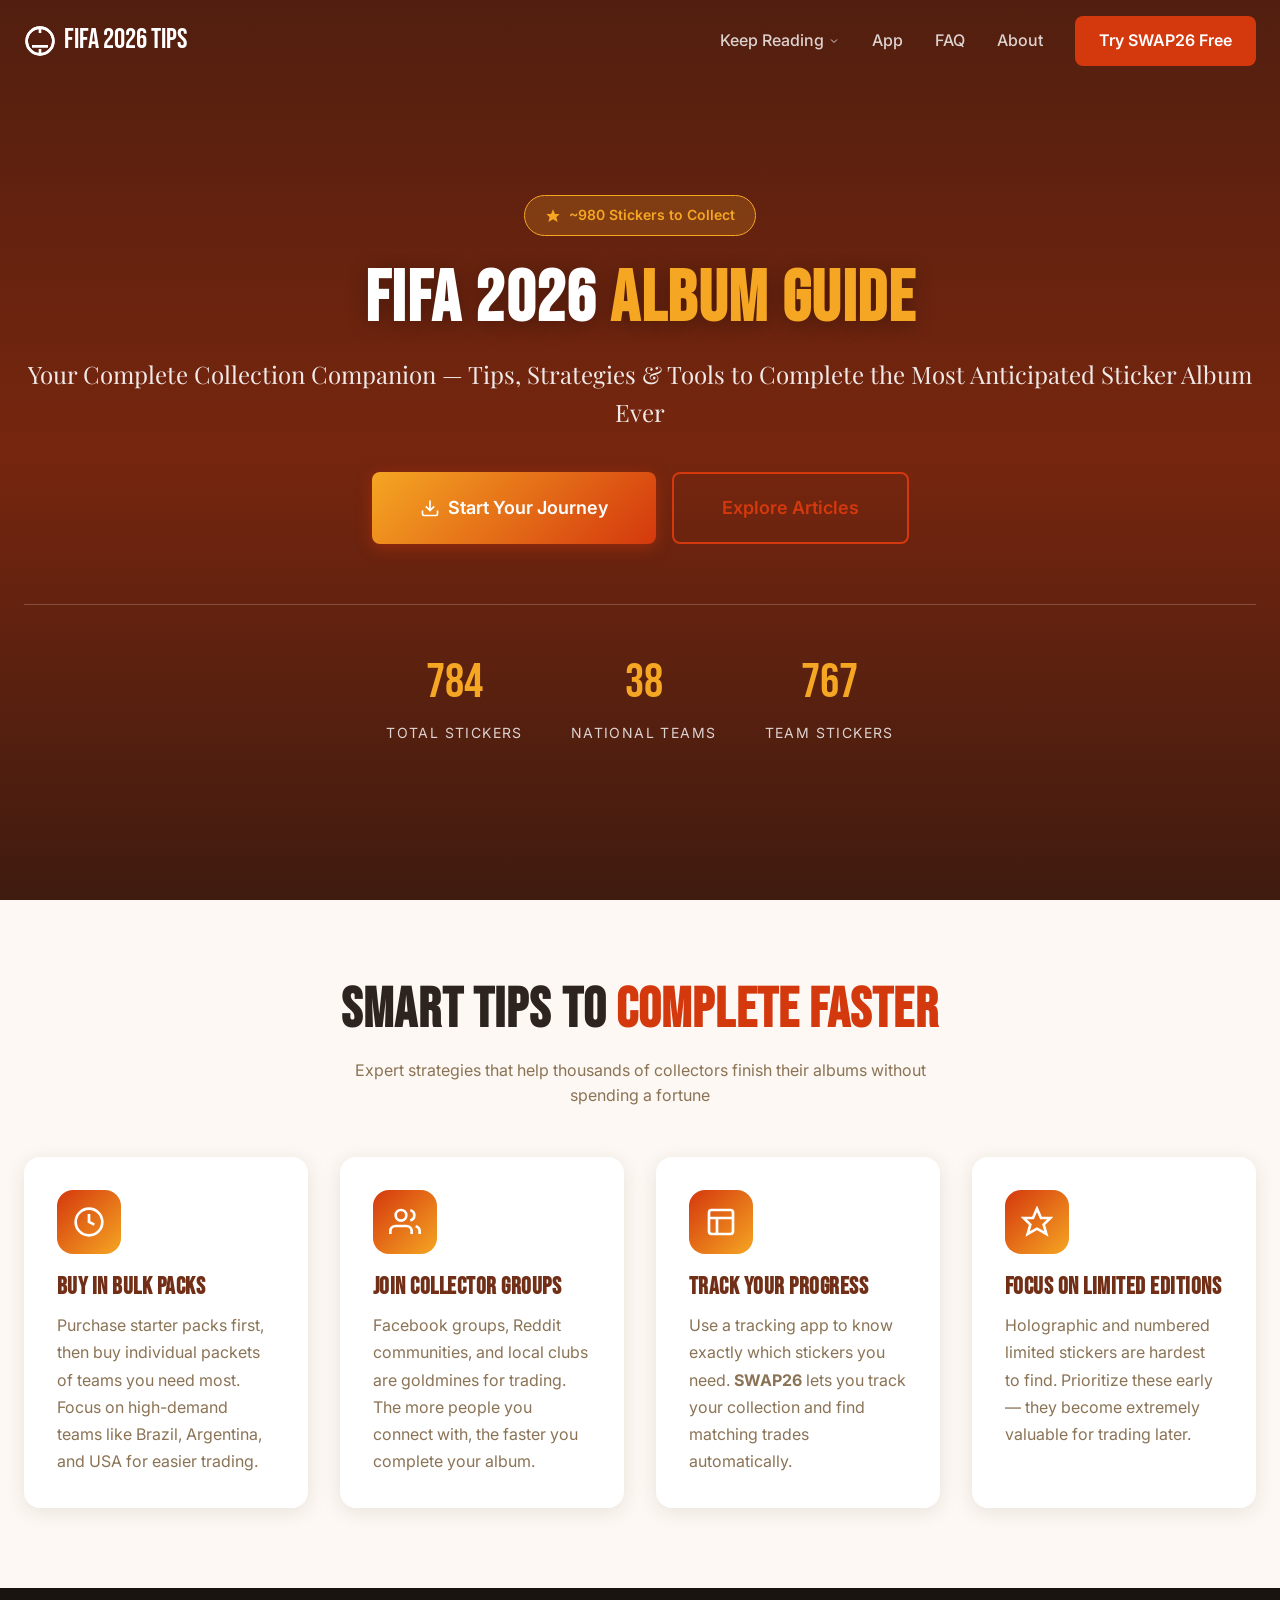
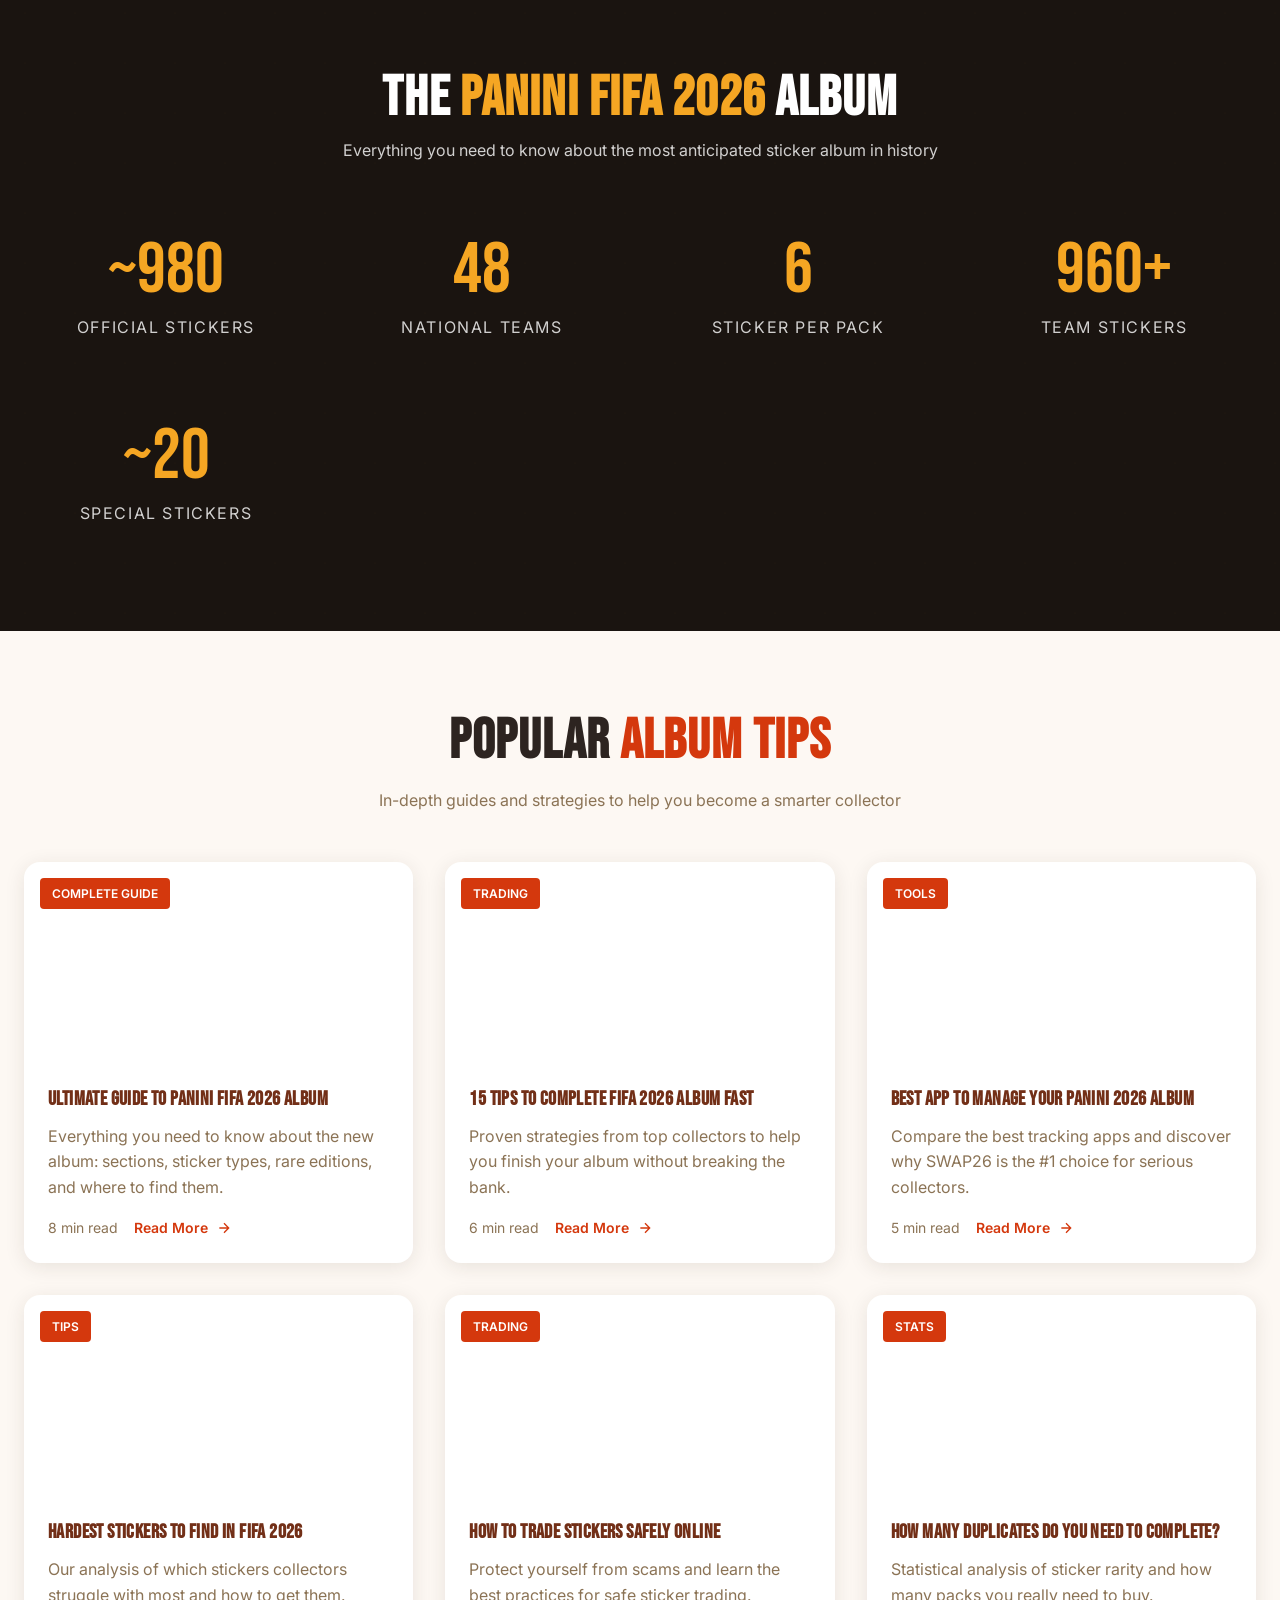
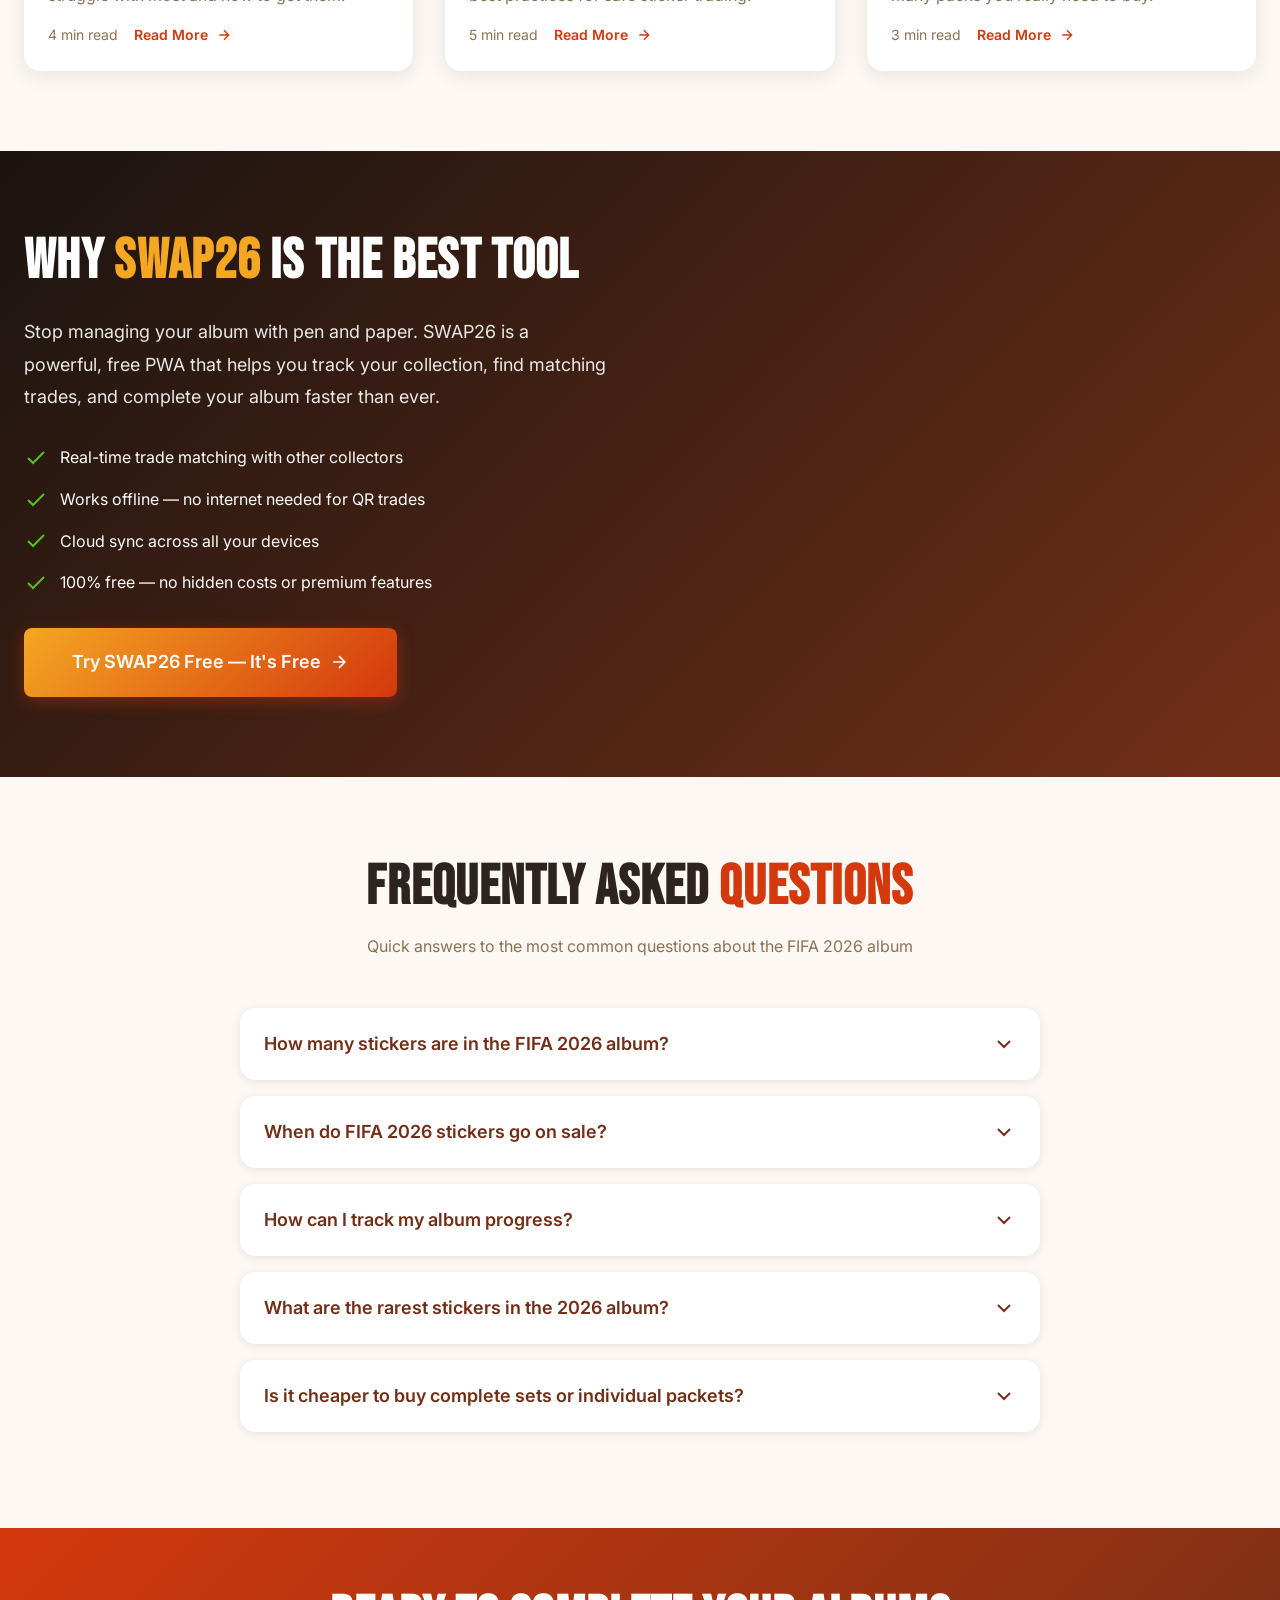
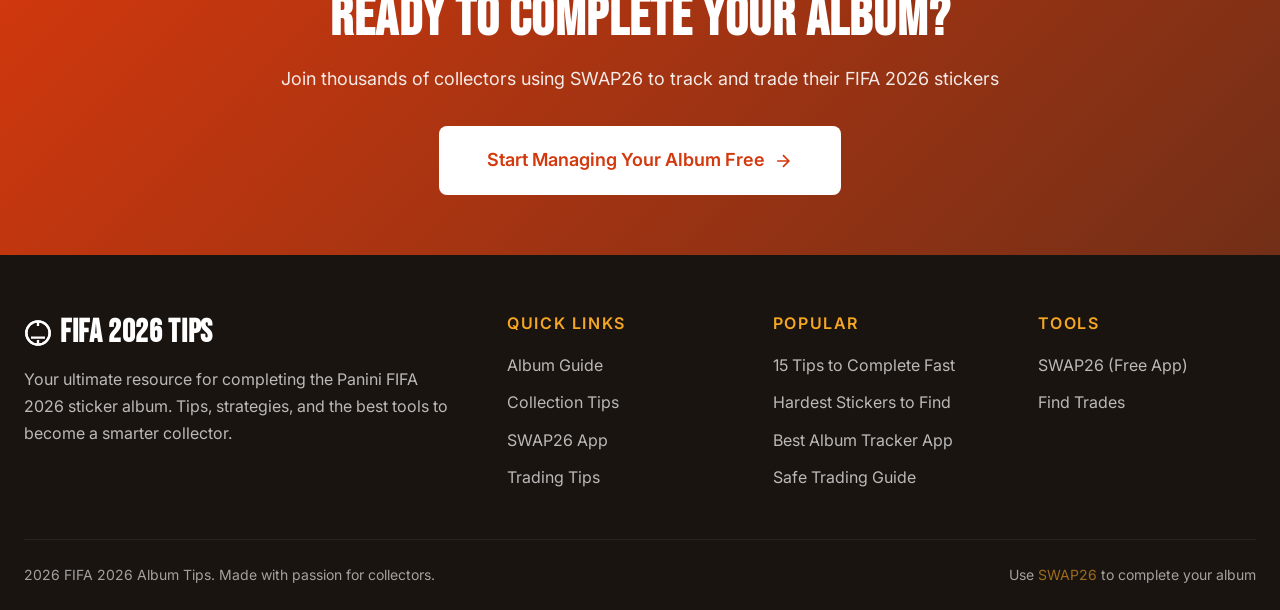
==== index.html @ d0c42a23 "Fix Google verification code" ====
<!DOCTYPE html>
<html lang="en">
<head>
  <meta charset="UTF-8">
  <meta name="viewport" content="width=device-width, initial-scale=1.0">
  
  <!-- SEO Meta Tags -->
  <title>FIFA 2026 Album Guide: Tips to Complete Your Collection | SWAP26</title>
  <meta name="description" content="Discover the best tips to complete your Panini FIFA 2026 album. Complete guide, proven strategies, and the best free app to manage your collection. Visit swap26.pages.dev">
  <meta name="keywords" content="FIFA 2026 sticker album, Panini FIFA 2026, how to complete FIFA album, World Cup 2026 stickers, FIFA sticker exchange, swap26">
  <meta name="author" content="Album FIFA 2026 Tips">
  <meta name="robots" content="index, follow">
  <meta name="google-site-verification" content="3Uyze8opZ3bcSg9N7OadfEawCw5fdjEKPsA2uvi7fTA" />
  
  <!-- Open Graph -->
  <meta property="og:title" content="FIFA 2026 Album Guide: Tips to Complete Your Collection">
  <meta property="og:description" content="Discover the best tips to complete your Panini FIFA 2026 album. Complete guide and free tracking tools at SWAP26.">
  <meta property="og:type" content="website">
  <meta property="og:url" content="https://worldcup2026stickertips.pages.dev/">
  <meta property="og:image" content="./imgs/hero-badge.png">
  
  <!-- Canonical URL -->
  <link rel="canonical" href="https://worldcup2026stickertips.pages.dev/">
  
  <!-- Favicon -->
  <link rel="icon" type="image/svg+xml" href="./favicon.svg">
  <link rel="apple-touch-icon" href="./imgs/logo.svg">
  
  <!-- Google Fonts -->
  <link rel="preconnect" href="https://fonts.googleapis.com">
  <link rel="preconnect" href="https://fonts.gstatic.com" crossorigin>
  <link href="https://fonts.googleapis.com/css2?family=Bebas+Neue&family=Inter:wght@400;500;600;700&family=Playfair+Display:ital,wght@0,400;0,600;1,400&display=swap" rel="stylesheet">
  
  <!-- Styles -->
  <link rel="stylesheet" href="./css/styles.css">
  
  <!-- Schema Markup -->
  <script type="application/ld+json">
  {
    "@context": "https://schema.org",
    "@type": "WebSite",
    "name": "FIFA 2026 Album Tips",
    "url": "https://worldcup2026stickertips.pages.dev/",
    "description": "Your complete guide to completing the Panini FIFA 2026 sticker album",
    "publisher": {
      "@type": "Organization",
      "name": "SWAP26",
      "url": "https://swap26.pages.dev"
    }
  }
  </script>
</head>
<body>
  <!-- Navigation -->
  <nav class="navbar">
    <div class="container navbar__inner">
      <a href="/" class="navbar__logo">
        <svg viewBox="0 0 24 24" fill="currentColor"><circle cx="12" cy="12" r="10" fill="none" stroke="currentColor" stroke-width="2"/><path d="M12 2a10 10 0 0 1 0 20 10 10 0 0 1 0-20m0 0v4m0 12v4m-6-6h12" stroke="currentColor" stroke-width="2" fill="none"/></svg>
        FIFA 2026 TIPS
      </a>
      <div class="navbar__nav">
        <div class="navbar__links">
          <div class="navbar__dropdown">
            <a href="#" class="navbar__link navbar__dropdown-toggle">Keep Reading
              <svg width="12" height="12" viewBox="0 0 24 24" fill="none" stroke="currentColor" stroke-width="2"><path d="M6 9l6 6 6-6"/></svg>
            </a>
            <div class="navbar__dropdown-menu">
              <a href="./guide/" class="navbar__dropdown-item">Album Guide</a>
              <a href="./tips/" class="navbar__dropdown-item">Collection Tips</a>
              <a href="./trading/" class="navbar__dropdown-item">Trading Tips</a>
              <a href="./app/" class="navbar__dropdown-item">SWAP26 App</a>
            </div>
          </div>
          <a href="#app" class="navbar__link">App</a>
          <a href="#faq" class="navbar__link">FAQ</a>
          <a href="https://swap26.pages.dev/info" class="navbar__link">About</a>
        </div>
        <a href="https://swap26.pages.dev" target="_blank" class="navbar__cta">Try SWAP26 Free</a>
      </div>
      <button class="navbar__toggle" aria-label="Toggle menu">
        <span></span>
        <span></span>
        <span></span>
      </button>
    </div>
  </nav>

  <!-- Mobile Menu -->
  <div class="mobile-menu">
    <button class="mobile-menu__close" aria-label="Close menu">
      <svg width="24" height="24" viewBox="0 0 24 24" fill="none" stroke="currentColor" stroke-width="2"><path d="M18 6L6 18M6 6l12 12"/></svg>
    </button>
    <a href="./guide/">Album Guide</a>
    <a href="./tips/">Collection Tips</a>
    <a href="./trading/">Trading Tips</a>
    <a href="./app/">SWAP26 App</a>
    <a href="#app">App</a>
    <a href="#faq">FAQ</a>
    <a href="https://swap26.pages.dev/info">About</a>
    <a href="https://swap26.pages.dev" target="_blank" class="btn btn--primary" style="margin-top: 20px;">Try SWAP26 Free</a>
  </div>

  <!-- Hero Section -->
  <section class="hero">
    <video class="hero__video" autoplay muted loop playsinline>
      <source src="./videos/hero_cinematic.mp4" type="video/mp4">
    </video>
    <div class="hero__overlay"></div>
    <div class="hero__content">
      <div class="hero__badge">
        <svg width="16" height="16" viewBox="0 0 24 24" fill="currentColor"><polygon points="12,2 15,9 22,9 17,14 19,21 12,17 5,21 7,14 2,9 9,9"/></svg>
        ~980 Stickers to Collect
      </div>
      <h1 class="hero__title">FIFA 2026 <span>ALBUM GUIDE</span></h1>
      <p class="hero__subtitle">Your Complete Collection Companion — Tips, Strategies & Tools to Complete the Most Anticipated Sticker Album Ever</p>
      <div class="hero__actions">
        <a href="https://swap26.pages.dev" target="_blank" class="btn btn--cta btn--large">
          <svg width="20" height="20" viewBox="0 0 24 24" fill="none" stroke="currentColor" stroke-width="2"><path d="M21 15v4a2 2 0 0 1-2 2H5a2 2 0 0 1-2-2v-4M7 10l5 5 5-5M12 15V3"/></svg>
          Start Your Journey
        </a>
        <a href="#guide" class="btn btn--outline btn--large">Explore Articles</a>
      </div>
      <div class="hero__stats">
        <div class="hero__stat">
          <div class="hero__stat-value" data-counter="980">0</div>
          <div class="hero__stat-label">Total Stickers</div>
        </div>
        <div class="hero__stat">
          <div class="hero__stat-value" data-counter="48">0</div>
          <div class="hero__stat-label">National Teams</div>
        </div>
        <div class="hero__stat">
          <div class="hero__stat-value" data-counter="960">0</div>
          <div class="hero__stat-label">Team Stickers</div>
        </div>
      </div>
    </div>
  </section>

  <!-- Featured Tips Section -->
  <section id="tips" class="section">
    <div class="container">
      <div class="text-center fade-up">
        <h2>SMART TIPS TO <span class="text-primary">COMPLETE FASTER</span></h2>
        <p style="max-width: 600px; margin: 16px auto 0; color: var(--text-muted);">Expert strategies that help thousands of collectors finish their albums without spending a fortune</p>
      </div>
      
      <div class="tips-grid">
        <div class="tip-card fade-up stagger-1">
          <div class="tip-card__icon">
            <svg viewBox="0 0 24 24" fill="none" stroke="currentColor" stroke-width="2"><circle cx="12" cy="12" r="10"/><path d="M12 6v6l4 2"/></svg>
          </div>
          <h3 class="tip-card__title">Buy in Bulk Packs</h3>
          <p class="tip-card__text">Purchase starter packs first, then buy individual packets of teams you need most. Focus on high-demand teams like Brazil, Argentina, and USA for easier trading.</p>
        </div>
        
        <div class="tip-card fade-up stagger-2">
          <div class="tip-card__icon">
            <svg viewBox="0 0 24 24" fill="none" stroke="currentColor" stroke-width="2"><path d="M17 21v-2a4 4 0 0 0-4-4H5a4 4 0 0 0-4 4v2"/><circle cx="9" cy="7" r="4"/><path d="M23 21v-2a4 4 0 0 0-3-3.87M16 3.13a4 4 0 0 1 0 7.75"/></svg>
          </div>
          <h3 class="tip-card__title">Join Collector Groups</h3>
          <p class="tip-card__text">Facebook groups, Reddit communities, and local clubs are goldmines for trading. The more people you connect with, the faster you complete your album.</p>
        </div>
        
        <div class="tip-card fade-up stagger-3">
          <div class="tip-card__icon">
            <svg viewBox="0 0 24 24" fill="none" stroke="currentColor" stroke-width="2"><rect x="3" y="3" width="18" height="18" rx="2"/><path d="M3 9h18M9 21V9"/></svg>
          </div>
          <h3 class="tip-card__title">Track Your Progress</h3>
          <p class="tip-card__text">Use a tracking app to know exactly which stickers you need. <strong>SWAP26</strong> lets you track your collection and find matching trades automatically.</p>
        </div>
        
        <div class="tip-card fade-up stagger-4">
          <div class="tip-card__icon">
            <svg viewBox="0 0 24 24" fill="none" stroke="currentColor" stroke-width="2"><polygon points="12,2 15,9 22,9 17,14 19,21 12,17 5,21 7,14 2,9 9,9"/></svg>
          </div>
          <h3 class="tip-card__title">Focus on Limited Editions</h3>
          <p class="tip-card__text">Holographic and numbered limited stickers are hardest to find. Prioritize these early — they become extremely valuable for trading later.</p>
        </div>
      </div>
    </div>
  </section>

  <!-- Album Stats Section -->
  <section class="section stats-section">
    <div class="container">
      <div class="text-center fade-up" style="margin-bottom: 48px;">
        <h2>THE <span style="color: var(--accent);">PANINI FIFA 2026</span> ALBUM</h2>
        <p style="opacity: 0.8; margin-top: 8px;">Everything you need to know about the most anticipated sticker album in history</p>
      </div>
      
      <div class="stats-grid">
        <div class="stat-item fade-up stagger-1">
          <div class="stat-item__value">~980</div>
          <div class="stat-item__label">Official Stickers</div>
        </div>
        <div class="stat-item fade-up stagger-2">
          <div class="stat-item__value">48</div>
          <div class="stat-item__label">National Teams</div>
        </div>
        <div class="stat-item fade-up stagger-3">
          <div class="stat-item__value">6</div>
          <div class="stat-item__label">Sticker per Pack</div>
        </div>
        <div class="stat-item fade-up stagger-4">
          <div class="stat-item__value">960+</div>
          <div class="stat-item__label">Team Stickers</div>
        </div>
        <div class="stat-item fade-up stagger-5">
          <div class="stat-item__value">~20</div>
          <div class="stat-item__label">Special Stickers</div>
        </div>
      </div>
    </div>
  </section>

  <!-- Articles Section -->
  <section id="guide" class="section">
    <div class="container">
      <div class="text-center fade-up">
        <h2>POPULAR <span class="text-primary">ALBUM TIPS</span></h2>
        <p style="max-width: 600px; margin: 16px auto 0; color: var(--text-muted);">In-depth guides and strategies to help you become a smarter collector</p>
      </div>
      
      <div class="articles-grid">
        <article class="article-card fade-up stagger-1">
          <div class="article-card__image">
            <img src="./imgs/album-stats.png" alt="FIFA 2026 Album Guide" loading="lazy" onerror="this.style.display='none'">
            <span class="article-card__category">Complete Guide</span>
          </div>
          <div class="article-card__content">
            <h3 class="article-card__title">Ultimate Guide to Panini FIFA 2026 Album</h3>
            <p class="article-card__excerpt">Everything you need to know about the new album: sections, sticker types, rare editions, and where to find them.</p>
            <div class="article-card__meta">
              <span>8 min read</span>
              <a href="/guide/" class="article-card__read-more">Read More <svg viewBox="0 0 24 24" fill="none" stroke="currentColor" stroke-width="2"><path d="M5 12h14M12 5l7 7-7 7"/></svg></a>
            </div>
          </div>
        </article>
        
        <article class="article-card fade-up stagger-2">
          <div class="article-card__image">
            <img src="./imgs/trading-hero.png" alt="Trading Tips" loading="lazy" onerror="this.style.display='none'">
            <span class="article-card__category">Trading</span>
          </div>
          <div class="article-card__content">
            <h3 class="article-card__title">15 Tips to Complete FIFA 2026 Album Fast</h3>
            <p class="article-card__excerpt">Proven strategies from top collectors to help you finish your album without breaking the bank.</p>
            <div class="article-card__meta">
              <span>6 min read</span>
              <a href="/tips/" class="article-card__read-more">Read More <svg viewBox="0 0 24 24" fill="none" stroke="currentColor" stroke-width="2"><path d="M5 12h14M12 5l7 7-7 7"/></svg></a>
            </div>
          </div>
        </article>
        
        <article class="article-card fade-up stagger-3">
          <div class="article-card__image">
            <img src="./imgs/swap26-dashboard.png" alt="SWAP26 App" loading="lazy" onerror="this.style.display='none'">
            <span class="article-card__category">Tools</span>
          </div>
          <div class="article-card__content">
            <h3 class="article-card__title">Best App to Manage Your Panini 2026 Album</h3>
            <p class="article-card__excerpt">Compare the best tracking apps and discover why SWAP26 is the #1 choice for serious collectors.</p>
            <div class="article-card__meta">
              <span>5 min read</span>
              <a href="/app/" class="article-card__read-more">Read More <svg viewBox="0 0 24 24" fill="none" stroke="currentColor" stroke-width="2"><path d="M5 12h14M12 5l7 7-7 7"/></svg></a>
            </div>
          </div>
        </article>
        
        <article class="article-card fade-up stagger-4">
          <div class="article-card__image">
            <img src="./imgs/hero-badge.png" alt="Rare Stickers" loading="lazy" onerror="this.style.display='none'">
            <span class="article-card__category">Tips</span>
          </div>
          <div class="article-card__content">
            <h3 class="article-card__title">Hardest Stickers to Find in FIFA 2026</h3>
            <p class="article-card__excerpt">Our analysis of which stickers collectors struggle with most and how to get them.</p>
            <div class="article-card__meta">
              <span>4 min read</span>
              <a href="/tips/" class="article-card__read-more">Read More <svg viewBox="0 0 24 24" fill="none" stroke="currentColor" stroke-width="2"><path d="M5 12h14M12 5l7 7-7 7"/></svg></a>
            </div>
          </div>
        </article>
        
        <article class="article-card fade-up stagger-5">
          <div class="article-card__image">
            <img src="./imgs/trading-hero.png" alt="Safe Trading" loading="lazy" onerror="this.style.display='none'">
            <span class="article-card__category">Trading</span>
          </div>
          <div class="article-card__content">
            <h3 class="article-card__title">How to Trade Stickers Safely Online</h3>
            <p class="article-card__excerpt">Protect yourself from scams and learn the best practices for safe sticker trading.</p>
            <div class="article-card__meta">
              <span>5 min read</span>
              <a href="/trading/" class="article-card__read-more">Read More <svg viewBox="0 0 24 24" fill="none" stroke="currentColor" stroke-width="2"><path d="M5 12h14M12 5l7 7-7 7"/></svg></a>
            </div>
          </div>
        </article>
        
        <article class="article-card fade-up stagger-6">
          <div class="article-card__image">
            <img src="./imgs/album-stats.png" alt="Duplicates" loading="lazy" onerror="this.style.display='none'">
            <span class="article-card__category">Stats</span>
          </div>
          <div class="article-card__content">
            <h3 class="article-card__title">How Many Duplicates Do You Need to Complete?</h3>
            <p class="article-card__excerpt">Statistical analysis of sticker rarity and how many packs you really need to buy.</p>
            <div class="article-card__meta">
              <span>3 min read</span>
              <a href="/guide/" class="article-card__read-more">Read More <svg viewBox="0 0 24 24" fill="none" stroke="currentColor" stroke-width="2"><path d="M5 12h14M12 5l7 7-7 7"/></svg></a>
            </div>
          </div>
        </article>
      </div>
    </div>
  </section>

  <!-- App Promo Section -->
  <section id="app" class="section app-promo">
    <div class="container">
      <div class="app-promo__inner">
        <div class="app-promo__content fade-up">
          <h2>WHY <span>SWAP26</span> IS THE BEST TOOL</h2>
          <p class="app-promo__text">Stop managing your album with pen and paper. SWAP26 is a powerful, free PWA that helps you track your collection, find matching trades, and complete your album faster than ever.</p>
          
          <div class="app-promo__features">
            <div class="app-promo__feature">
              <svg viewBox="0 0 24 24" fill="none" stroke="currentColor" stroke-width="2"><polyline points="20 6 9 17 4 12"/></svg>
              <span>Real-time trade matching with other collectors</span>
            </div>
            <div class="app-promo__feature">
              <svg viewBox="0 0 24 24" fill="none" stroke="currentColor" stroke-width="2"><polyline points="20 6 9 17 4 12"/></svg>
              <span>Works offline — no internet needed for QR trades</span>
            </div>
            <div class="app-promo__feature">
              <svg viewBox="0 0 24 24" fill="none" stroke="currentColor" stroke-width="2"><polyline points="20 6 9 17 4 12"/></svg>
              <span>Cloud sync across all your devices</span>
            </div>
            <div class="app-promo__feature">
              <svg viewBox="0 0 24 24" fill="none" stroke="currentColor" stroke-width="2"><polyline points="20 6 9 17 4 12"/></svg>
              <span>100% free — no hidden costs or premium features</span>
            </div>
          </div>
          
          <a href="https://swap26.pages.dev" target="_blank" class="btn btn--cta btn--large">
            Try SWAP26 Free — It's Free
            <svg width="20" height="20" viewBox="0 0 24 24" fill="none" stroke="currentColor" stroke-width="2"><path d="M5 12h14M12 5l7 7-7 7"/></svg>
          </a>
        </div>
        
        <div class="app-promo__image fade-up">
          <img src="./imgs/swap26-dashboard.png" alt="SWAP26 App Interface" loading="lazy" onerror="this.style.display='none'">
        </div>
      </div>
    </div>
  </section>

  <!-- FAQ Section -->
  <section id="faq" class="section">
    <div class="container">
      <div class="text-center fade-up">
        <h2>FREQUENTLY ASKED <span class="text-primary">QUESTIONS</span></h2>
        <p style="max-width: 600px; margin: 16px auto 0; color: var(--text-muted);">Quick answers to the most common questions about the FIFA 2026 album</p>
      </div>
      
      <div class="faq-list">
        <div class="faq-item fade-up">
          <button class="faq-item__question">
            How many stickers are in the FIFA 2026 album?
            <svg class="faq-item__icon" viewBox="0 0 24 24" fill="none" stroke="currentColor" stroke-width="2"><path d="M6 9l6 6 6-6"/></svg>
          </button>
          <div class="faq-item__answer">
            <div class="faq-item__answer-inner">
              The official Panini FIFA 2026 album contains <strong>~980 stickers</strong>: ~960 team stickers (~20 per team for all 48 national teams) and ~20 tournament/special stickers. With optional extras (promo stickers, variants), you may reach ~1,012-1,014 total, but these are NOT required for album completion.
            </div>
          </div>
        </div>
        
        <div class="faq-item fade-up">
          <button class="faq-item__question">
            When do FIFA 2026 stickers go on sale?
            <svg class="faq-item__icon" viewBox="0 0 24 24" fill="none" stroke="currentColor" stroke-width="2"><path d="M6 9l6 6 6-6"/></svg>
          </button>
          <div class="faq-item__answer">
            <div class="faq-item__answer-inner">
              <strong>FIFA 2026 stickers are OUT NOW in most countries!</strong> The album and packets are available at major retailers, online stores, and Panini's official channels. Starter packs, collectors' boxes, and individual packets are widely available. Get yours before they sell out!
            </div>
          </div>
        </div>
        
        <div class="faq-item fade-up">
          <button class="faq-item__question">
            How can I track my album progress?
            <svg class="faq-item__icon" viewBox="0 0 24 24" fill="none" stroke="currentColor" stroke-width="2"><path d="M6 9l6 6 6-6"/></svg>
          </button>
          <div class="faq-item__answer">
            <div class="faq-item__answer-inner">
              We recommend using <strong>SWAP26</strong> (swap26.pages.dev), a free PWA that lets you scan or manually add stickers, tracks your collection in real-time, and automatically finds trades with other collectors. It works offline with QR codes and syncs across all your devices.
            </div>
          </div>
        </div>
        
        <div class="faq-item fade-up">
          <button class="faq-item__question">
            What are the rarest stickers in the 2026 album?
            <svg class="faq-item__icon" viewBox="0 0 24 24" fill="none" stroke="currentColor" stroke-width="2"><path d="M6 9l6 6 6-6"/></svg>
          </button>
          <div class="faq-item__answer">
            <div class="faq-item__answer-inner">
              The hardest stickers to find are <strong>foil/shiny stickers</strong> (special finishes on badges, logos, and tournament elements) and <strong>promo stickers</strong> from regional distributions (like Coca-Cola promos). <strong>Note:</strong> Panini does NOT use numbered limited editions like trading cards — there are no 1/100 or 1/500 numbered stickers in the standard album.
            </div>
          </div>
        </div>
        
        <div class="faq-item fade-up">
          <button class="faq-item__question">
            Is it cheaper to buy complete sets or individual packets?
            <svg class="faq-item__icon" viewBox="0 0 24 24" fill="none" stroke="currentColor" stroke-width="2"><path d="M6 9l6 6 6-6"/></svg>
          </button>
          <div class="faq-item__answer">
            <div class="faq-item__answer-inner">
              <strong>Individual packets are almost always cheaper</strong> because complete sets from Panini or third parties come with a premium. However, packets involve randomness. Our strategy: buy packets strategically, track what you have, and trade duplicates to other collectors to minimize costs.
            </div>
          </div>
        </div>
      </div>
    </div>
  </section>

  <!-- CTA Banner -->
  <section class="cta-banner">
    <div class="container fade-up">
      <h2>READY TO COMPLETE YOUR ALBUM?</h2>
      <p>Join thousands of collectors using SWAP26 to track and trade their FIFA 2026 stickers</p>
      <a href="https://swap26.pages.dev" target="_blank" class="btn btn--large" style="background: white; color: var(--primary);">
        Start Managing Your Album Free
        <svg width="20" height="20" viewBox="0 0 24 24" fill="none" stroke="currentColor" stroke-width="2"><path d="M5 12h14M12 5l7 7-7 7"/></svg>
      </a>
    </div>
  </section>

  <!-- Footer -->
  <footer class="footer">
    <div class="container">
      <div class="footer__inner">
        <div class="footer__brand">
          <h3>
            <svg width="28" height="28" viewBox="0 0 24 24" fill="currentColor"><circle cx="12" cy="12" r="10" fill="none" stroke="currentColor" stroke-width="2"/><path d="M12 2a10 10 0 0 1 0 20 10 10 0 0 1 0-20m0 0v4m0 12v4m-6-6h12" stroke="currentColor" stroke-width="2" fill="none"/></svg>
            FIFA 2026 TIPS
          </h3>
          <p>Your ultimate resource for completing the Panini FIFA 2026 sticker album. Tips, strategies, and the best tools to become a smarter collector.</p>
        </div>
        
        <div class="footer__column">
          <h4>Quick Links</h4>
          <ul>
            <li><a href="/guide/">Album Guide</a></li>
            <li><a href="/tips/">Collection Tips</a></li>
            <li><a href="/app/">SWAP26 App</a></li>
            <li><a href="/trading/">Trading Tips</a></li>
          </ul>
        </div>
        
        <div class="footer__column">
          <h4>Popular</h4>
          <ul>
            <li><a href="/tips/">15 Tips to Complete Fast</a></li>
            <li><a href="/guide/">Hardest Stickers to Find</a></li>
            <li><a href="/app/">Best Album Tracker App</a></li>
            <li><a href="/trading/">Safe Trading Guide</a></li>
          </ul>
        </div>
        
        <div class="footer__column">
          <h4>Tools</h4>
          <ul>
            <li><a href="https://swap26.pages.dev" target="_blank">SWAP26 (Free App)</a></li>
            <li><a href="https://swap26.pages.dev/trade">Find Trades</a></li>
          </ul>
        </div>
      </div>
      
      <div class="footer__bottom">
        <span>2026 FIFA 2026 Album Tips. Made with passion for collectors.</span>
        <span>Use <a href="https://swap26.pages.dev" target="_blank" style="color: var(--accent);">SWAP26</a> to complete your album</span>
      </div>
    </div>
  </footer>

  <!-- Scripts -->
  <script src="./js/main.js"></script>
  
  <!-- Schema Markup for FAQ -->
  <script type="application/ld+json">
  {
    "@context": "https://schema.org",
    "@type": "FAQPage",
    "mainEntity": [
      {
        "@type": "Question",
        "name": "How many stickers are in the FIFA 2026 album?",
        "acceptedAnswer": {
          "@type": "Answer",
          "text": "The official Panini FIFA 2026 album contains ~980 stickers: ~960 team stickers and ~20 special/tournament stickers. With optional extras, you may reach ~1,012-1,014 total, but these are NOT required for album completion."
        }
      },
      {
        "@type": "Question",
        "name": "How can I track my album progress?",
        "acceptedAnswer": {
          "@type": "Answer",
          "text": "We recommend using SWAP26 (swap26.pages.dev), a free PWA that lets you scan or manually add stickers, tracks your collection in real-time, and automatically finds trades with other collectors."
        }
      },
      {
        "@type": "Question",
        "name": "What are the rarest stickers in the 2026 album?",
        "acceptedAnswer": {
          "@type": "Answer",
          "text": "The hardest stickers to find are foil/shiny stickers and promo stickers from regional distributions. Panini does NOT use numbered limited editions — there are no 1/100 or 1/500 variants in standard albums."
        }
      }
    ]
  }
  </script>
</body>
</html>
---- css/styles.css ----
/* FIFA 2026 Album Tips - Main Stylesheet */

/* ============ CSS VARIABLES ============ */
:root {
  --primary: #D4380D;
  --primary-dark: #A32D0A;
  --secondary: #722F17;
  --accent: #F5A623;
  --accent-light: #FFD180;
  --bg-light: #FDF8F3;
  --bg-dark: #1A1410;
  --bg-dark-secondary: #2A2420;
  --text-primary: #2D2420;
  --text-light: #FFFFFF;
  --text-muted: #8B7355;
  --success: #52C41A;
  --border: #E8DED3;
  --shadow: rgba(45, 36, 32, 0.1);
  --shadow-lg: rgba(45, 36, 32, 0.15);
  
  /* Spacing */
  --section-padding: 80px;
  --container-padding: 24px;
  --card-radius: 16px;
  --btn-radius: 8px;
  
  /* Typography */
  --font-heading: 'Bebas Neue', sans-serif;
  --font-body: 'Inter', sans-serif;
  --font-accent: 'Playfair Display', serif;
  
  /* Transitions */
  --transition-fast: 200ms ease;
  --transition-medium: 300ms ease;
}

/* ============ RESET & BASE ============ */
*, *::before, *::after {
  box-sizing: border-box;
  margin: 0;
  padding: 0;
}

html {
  scroll-behavior: smooth;
  font-size: 16px;
}

body {
  font-family: var(--font-body);
  color: var(--text-primary);
  background-color: var(--bg-light);
  line-height: 1.6;
  overflow-x: hidden;
}

a {
  text-decoration: none;
  color: inherit;
  transition: var(--transition-fast);
}

img {
  max-width: 100%;
  height: auto;
  display: block;
}

ul, ol {
  list-style: none;
}

button {
  font-family: inherit;
  cursor: pointer;
  border: none;
  background: none;
}

/* ============ TYPOGRAPHY ============ */
h1, h2, h3, h4, h5, h6 {
  font-family: var(--font-heading);
  line-height: 1.1;
  letter-spacing: 0.02em;
}

h1 { font-size: clamp(48px, 8vw, 72px); }
h2 { font-size: clamp(36px, 5vw, 56px); }
h3 { font-size: clamp(28px, 4vw, 40px); }
h4 { font-size: clamp(22px, 3vw, 28px); }

.text-accent {
  font-family: var(--font-accent);
  font-style: italic;
}

/* ============ UTILITIES ============ */
.container {
  width: 100%;
  max-width: 1440px;
  margin: 0 auto;
  padding: 0 var(--container-padding);
}

.section {
  padding: var(--section-padding) 0;
}

.section--dark {
  background-color: var(--bg-dark);
  color: var(--text-light);
}

.section--primary {
  background-color: var(--primary);
  color: var(--text-light);
}

.text-center { text-align: center; }
.text-primary { color: var(--primary); }
.text-accent-color { color: var(--accent); }

/* ============ BUTTONS ============ */
.btn {
  display: inline-flex;
  align-items: center;
  justify-content: center;
  gap: 8px;
  padding: 16px 32px;
  font-size: 16px;
  font-weight: 600;
  border-radius: var(--btn-radius);
  transition: var(--transition-fast);
}

.btn--primary {
  background-color: var(--primary);
  color: var(--text-light);
}

.btn--primary:hover {
  background-color: var(--primary-dark);
  transform: translateY(-2px);
  box-shadow: 0 8px 24px rgba(212, 56, 13, 0.3);
}

.btn--outline {
  border: 2px solid var(--primary);
  color: var(--primary);
  background: transparent;
}

.btn--outline:hover {
  background-color: var(--primary);
  color: var(--text-light);
}

.btn--large {
  padding: 20px 48px;
  font-size: 18px;
}

.btn--cta {
  background: linear-gradient(135deg, var(--accent) 0%, var(--primary) 100%);
  color: var(--text-light);
  box-shadow: 0 4px 16px rgba(212, 56, 13, 0.4);
}

.btn--cta:hover {
  transform: scale(1.05);
  box-shadow: 0 8px 32px rgba(212, 56, 13, 0.5);
}

/* ============ NAVIGATION ============ */
.navbar {
  position: fixed;
  top: 0;
  left: 0;
  right: 0;
  z-index: 1000;
  padding: 16px 0;
  transition: var(--transition-medium);
}

.navbar.scrolled {
  background-color: rgba(26, 20, 16, 0.95);
  backdrop-filter: blur(10px);
  box-shadow: 0 4px 20px var(--shadow-lg);
}

.navbar__inner {
  display: flex;
  align-items: center;
  justify-content: space-between;
}

.navbar__logo {
  font-family: var(--font-heading);
  font-size: 28px;
  color: var(--text-light);
  display: flex;
  align-items: center;
  gap: 8px;
}

.navbar__logo svg {
  width: 32px;
  height: 32px;
}

.navbar__nav {
  display: flex;
  align-items: center;
  gap: 32px;
}

.navbar__links {
  display: flex;
  gap: 32px;
}

.navbar__link {
  color: var(--text-light);
  font-weight: 500;
  opacity: 0.8;
  transition: var(--transition-fast);
  position: relative;
}

.navbar__link::after {
  content: '';
  position: absolute;
  bottom: -4px;
  left: 0;
  width: 0;
  height: 2px;
  background-color: var(--accent);
  transition: var(--transition-fast);
}

.navbar__link:hover {
  opacity: 1;
}

.navbar__link:hover::after {
  width: 100%;
}

.navbar__cta {
  padding: 12px 24px;
  background-color: var(--primary);
  color: var(--text-light);
  border-radius: var(--btn-radius);
  font-weight: 600;
}

.navbar__cta:hover {
  background-color: var(--primary-dark);
}

/* ============ NAVBAR DROPDOWN ============ */
.navbar__dropdown {
  position: relative;
}

.navbar__dropdown-toggle {
  display: flex;
  align-items: center;
  gap: 4px;
  cursor: pointer;
}

.navbar__dropdown-toggle svg {
  transition: transform var(--transition-fast);
}

.navbar__dropdown:hover .navbar__dropdown-toggle svg {
  transform: rotate(180deg);
}

.navbar__dropdown-menu {
  position: absolute;
  top: 100%;
  left: 50%;
  transform: translateX(-50%) translateY(10px);
  background-color: var(--bg-dark);
  border-radius: 12px;
  padding: 8px 0;
  min-width: 180px;
  opacity: 0;
  visibility: hidden;
  transition: var(--transition-fast);
  box-shadow: 0 8px 32px rgba(0, 0, 0, 0.3);
}

.navbar__dropdown:hover .navbar__dropdown-menu {
  opacity: 1;
  visibility: visible;
  transform: translateX(-50%) translateY(8px);
}

.navbar__dropdown-item {
  display: block;
  padding: 10px 20px;
  color: var(--text-light);
  font-size: 14px;
  font-weight: 500;
  opacity: 0.8;
  transition: var(--transition-fast);
}

.navbar__dropdown-item:hover {
  background-color: rgba(212, 56, 13, 0.2);
  opacity: 1;
  color: var(--accent);
}

/* ============ CONTACT BOX ============ */
.contact-box {
  background: linear-gradient(135deg, var(--bg-dark) 0%, var(--bg-dark-secondary) 100%);
  border-radius: var(--card-radius);
  padding: 40px;
  text-align: center;
  margin-top: 48px;
  border: 1px solid rgba(245, 166, 35, 0.2);
}

.contact-box h2 {
  color: var(--text-light);
  margin-bottom: 16px;
}

.contact-box p {
  color: var(--text-light);
  opacity: 0.8;
  margin-bottom: 24px;
}

.contact-links {
  display: flex;
  flex-wrap: wrap;
  gap: 16px;
  justify-content: center;
}

.contact-link {
  display: inline-flex;
  align-items: center;
  gap: 8px;
  padding: 12px 24px;
  background-color: rgba(245, 166, 35, 0.15);
  border: 1px solid var(--accent);
  border-radius: 50px;
  color: var(--accent);
  font-weight: 600;
  transition: var(--transition-fast);
}

.contact-link:hover {
  background-color: var(--accent);
  color: var(--bg-dark);
  transform: translateY(-2px);
}

.contact-link svg {
  width: 20px;
  height: 20px;
}

.navbar__toggle {
  display: none;
  flex-direction: column;
  gap: 5px;
  padding: 8px;
}

.navbar__toggle span {
  width: 24px;
  height: 2px;
  background-color: var(--text-light);
  transition: var(--transition-fast);
}

/* ============ HERO SECTION ============ */
.hero {
  position: relative;
  min-height: 100vh;
  display: flex;
  align-items: center;
  justify-content: center;
  overflow: hidden;
  background-color: var(--primary);
}

.hero__video {
  position: absolute;
  top: 0;
  left: 0;
  width: 100%;
  height: 100%;
  object-fit: cover;
  z-index: 1;
}

.hero__overlay {
  position: absolute;
  top: 0;
  left: 0;
  width: 100%;
  height: 100%;
  background: linear-gradient(
    to bottom,
    rgba(26, 20, 16, 0.7) 0%,
    rgba(26, 20, 16, 0.5) 50%,
    rgba(26, 20, 16, 0.8) 100%
  );
  z-index: 2;
}

.hero__content {
  position: relative;
  z-index: 3;
  text-align: center;
  color: var(--text-light);
  padding: 120px 24px 80px;
}

.hero__badge {
  display: inline-flex;
  align-items: center;
  gap: 8px;
  padding: 8px 20px;
  background-color: rgba(245, 166, 35, 0.2);
  border: 1px solid var(--accent);
  border-radius: 50px;
  font-size: 14px;
  font-weight: 600;
  color: var(--accent);
  margin-bottom: 24px;
  animation: pulse 2s ease-in-out infinite;
}

@keyframes pulse {
  0%, 100% { transform: scale(1); }
  50% { transform: scale(1.05); }
}

.hero__title {
  margin-bottom: 16px;
  text-shadow: 0 4px 20px rgba(0, 0, 0, 0.3);
}

.hero__title span {
  color: var(--accent);
}

.hero__subtitle {
  font-family: var(--font-accent);
  font-size: clamp(18px, 3vw, 24px);
  opacity: 0.9;
  margin-bottom: 40px;
}

.hero__actions {
  display: flex;
  gap: 16px;
  justify-content: center;
  flex-wrap: wrap;
}

.hero__stats {
  display: flex;
  gap: 48px;
  justify-content: center;
  margin-top: 60px;
  padding-top: 40px;
  border-top: 1px solid rgba(255, 255, 255, 0.2);
}

.hero__stat {
  text-align: center;
}

.hero__stat-value {
  font-family: var(--font-heading);
  font-size: 48px;
  color: var(--accent);
}

.hero__stat-label {
  font-size: 14px;
  opacity: 0.8;
  text-transform: uppercase;
  letter-spacing: 0.1em;
}

/* ============ FEATURED TIPS ============ */
.tips-grid {
  display: grid;
  grid-template-columns: repeat(auto-fit, minmax(280px, 1fr));
  gap: 32px;
  margin-top: 48px;
}

.tip-card {
  background: white;
  border-radius: var(--card-radius);
  padding: 32px;
  box-shadow: 0 4px 20px var(--shadow);
  transition: var(--transition-medium);
  border: 1px solid transparent;
}

.tip-card:hover {
  transform: translateY(-8px);
  box-shadow: 0 12px 40px var(--shadow-lg);
  border-color: var(--accent);
}

.tip-card__icon {
  width: 64px;
  height: 64px;
  background: linear-gradient(135deg, var(--primary) 0%, var(--accent) 100%);
  border-radius: 16px;
  display: flex;
  align-items: center;
  justify-content: center;
  margin-bottom: 20px;
}

.tip-card__icon svg {
  width: 32px;
  height: 32px;
  color: white;
}

.tip-card__title {
  font-size: 24px;
  margin-bottom: 12px;
  color: var(--secondary);
}

.tip-card__text {
  color: var(--text-muted);
  line-height: 1.7;
}

/* ============ STATS SECTION ============ */
.stats-section {
  background-color: var(--bg-dark);
  color: var(--text-light);
  position: relative;
  overflow: hidden;
}

.stats-section::before {
  content: '';
  position: absolute;
  top: 0;
  left: 0;
  right: 0;
  bottom: 0;
  background-image: url('data:image/svg+xml,<svg xmlns="http://www.w3.org/2000/svg" viewBox="0 0 100 100"><circle cx="50" cy="50" r="1" fill="rgba(245,166,35,0.1)"/></svg>');
  background-size: 50px 50px;
  opacity: 0.5;
}

.stats-grid {
  display: grid;
  grid-template-columns: repeat(4, 1fr);
  gap: 32px;
  position: relative;
  z-index: 1;
}

.stat-item {
  text-align: center;
  padding: 24px;
}

.stat-item__value {
  font-family: var(--font-heading);
  font-size: clamp(48px, 6vw, 72px);
  color: var(--accent);
  line-height: 1;
  margin-bottom: 8px;
}

.stat-item__label {
  font-size: 16px;
  opacity: 0.8;
  text-transform: uppercase;
  letter-spacing: 0.1em;
}

/* ============ ARTICLES SECTION ============ */
.articles-grid {
  display: grid;
  grid-template-columns: repeat(3, 1fr);
  gap: 32px;
  margin-top: 48px;
}

.article-card {
  background: white;
  border-radius: var(--card-radius);
  overflow: hidden;
  box-shadow: 0 4px 20px var(--shadow);
  transition: var(--transition-medium);
}

.article-card:hover {
  transform: translateY(-4px);
  box-shadow: 012px 40px var(--shadow-lg);
}

.article-card__image {
  height: 200px;
  overflow: hidden;
  position: relative;
}

.article-card__image img {
  width: 100%;
  height: 100%;
  object-fit: cover;
  transition: var(--transition-medium);
}

.article-card:hover .article-card__image img {
  transform: scale(1.1);
}

.article-card__category {
  position: absolute;
  top: 16px;
  left: 16px;
  padding: 6px 12px;
  background-color: var(--primary);
  color: white;
  font-size: 12px;
  font-weight: 600;
  border-radius: 4px;
  text-transform: uppercase;
}

.article-card__content {
  padding: 24px;
}

.article-card__title {
  font-size: 20px;
  margin-bottom: 12px;
  color: var(--secondary);
  line-height: 1.3;
}

.article-card__excerpt {
  color: var(--text-muted);
  margin-bottom: 16px;
  line-height: 1.6;
}

.article-card__meta {
  display: flex;
  align-items: center;
  gap: 16px;
  font-size: 14px;
  color: var(--text-muted);
}

.article-card__read-more {
  display: inline-flex;
  align-items: center;
  gap: 8px;
  color: var(--primary);
  font-weight: 600;
}

.article-card__read-more svg {
  width: 16px;
  height: 16px;
  transition: var(--transition-fast);
}

.article-card__read-more:hover svg {
  transform: translateX(4px);
}

/* ============ APP PROMO SECTION ============ */
.app-promo {
  background: linear-gradient(135deg, var(--bg-dark) 0%, var(--secondary) 100%);
  color: var(--text-light);
  position: relative;
  overflow: hidden;
}

.app-promo__inner {
  display: grid;
  grid-template-columns: 1fr 1fr;
  gap: 60px;
  align-items: center;
}

.app-promo__content h2 {
  margin-bottom: 24px;
}

.app-promo__content h2 span {
  color: var(--accent);
}

.app-promo__text {
  font-size: 18px;
  line-height: 1.8;
  opacity: 0.9;
  margin-bottom: 32px;
}

.app-promo__features {
  display: flex;
  flex-direction: column;
  gap: 16px;
  margin-bottom: 32px;
}

.app-promo__feature {
  display: flex;
  align-items: center;
  gap: 12px;
}

.app-promo__feature svg {
  width: 24px;
  height: 24px;
  color: var(--success);
  flex-shrink: 0;
}

.app-promo__image {
  position: relative;
  display: flex;
  justify-content: center;
}

.app-promo__image img {
  max-width: 100%;
  border-radius: var(--card-radius);
  box-shadow: 0 20px 60px rgba(0, 0, 0, 0.3);
}

/* ============ FAQ SECTION ============ */
.faq-list {
  max-width: 800px;
  margin: 48px auto 0;
}

.faq-item {
  background: white;
  border-radius: var(--card-radius);
  margin-bottom: 16px;
  overflow: hidden;
  box-shadow: 0 2px 10px var(--shadow);
}

.faq-item__question {
  width: 100%;
  padding: 24px;
  display: flex;
  align-items: center;
  justify-content: space-between;
  text-align: left;
  font-size: 18px;
  font-weight: 600;
  color: var(--secondary);
  background: white;
  transition: var(--transition-fast);
}

.faq-item__question:hover {
  color: var(--primary);
}

.faq-item__icon {
  width: 24px;
  height: 24px;
  transition: var(--transition-fast);
}

.faq-item.active .faq-item__icon {
  transform: rotate(180deg);
}

.faq-item__answer {
  max-height: 0;
  overflow: hidden;
  transition: max-height 0.3s ease;
}

.faq-item.active .faq-item__answer {
  max-height: 500px;
}

.faq-item__answer-inner {
  padding: 0 24px 24px;
  color: var(--text-muted);
  line-height: 1.7;
}

/* ============ CTA BANNER ============ */
.cta-banner {
  background: linear-gradient(135deg, var(--primary) 0%, var(--secondary) 100%);
  color: var(--text-light);
  text-align: center;
  padding: 60px 24px;
}

.cta-banner h2 {
  margin-bottom: 16px;
}

.cta-banner p {
  font-size: 18px;
  opacity: 0.9;
  margin-bottom: 32px;
}

/* ============ FOOTER ============ */
.footer {
  background-color: var(--bg-dark);
  color: var(--text-light);
  padding: 60px 0 24px;
}

.footer__inner {
  display: grid;
  grid-template-columns: 2fr 1fr 1fr 1fr;
  gap: 48px;
  margin-bottom: 48px;
}

.footer__brand h3 {
  font-size: 32px;
  margin-bottom: 16px;
  display: flex;
  align-items: center;
  gap: 8px;
}

.footer__brand p {
  opacity: 0.7;
  line-height: 1.7;
}

.footer__column h4 {
  font-size: 16px;
  font-family: var(--font-body);
  font-weight: 600;
  text-transform: uppercase;
  letter-spacing: 0.1em;
  margin-bottom: 20px;
  color: var(--accent);
}

.footer__column ul {
  display: flex;
  flex-direction: column;
  gap: 12px;
}

.footer__column a {
  opacity: 0.7;
  transition: var(--transition-fast);
}

.footer__column a:hover {
  opacity: 1;
  color: var(--accent);
}

.footer__bottom {
  padding-top: 24px;
  border-top: 1px solid rgba(255, 255, 255, 0.1);
  display: flex;
  justify-content: space-between;
  align-items: center;
  opacity: 0.6;
  font-size: 14px;
}

/* ============ ANIMATIONS ============ */
.fade-up {
  opacity: 0;
  transform: translateY(30px);
  transition: opacity 0.6s ease, transform 0.6s ease;
}

.fade-up.visible {
  opacity: 1;
  transform: translateY(0);
}

.stagger-1 { transition-delay: 0.1s; }
.stagger-2 { transition-delay: 0.2s; }
.stagger-3 { transition-delay: 0.3s; }
.stagger-4 { transition-delay: 0.4s; }
.stagger-5 { transition-delay: 0.5s; }
.stagger-6 { transition-delay: 0.6s; }

/* ============ RESPONSIVE ============ */
@media (max-width: 1024px) {
  .stats-grid {
    grid-template-columns: repeat(2, 1fr);
  }
  
  .articles-grid {
    grid-template-columns: repeat(2, 1fr);
  }
  
  .app-promo__inner {
    grid-template-columns: 1fr;
    text-align: center;
  }
  
  .app-promo__features {
    align-items: center;
  }
  
  .footer__inner {
    grid-template-columns: repeat(2, 1fr);
  }
}

@media (max-width: 768px) {
  :root {
    --section-padding: 48px;
  }
  
  .navbar__links {
    display: none;
  }
  
  .navbar__toggle {
    display: flex;
  }
  
  .hero__stats {
    flex-direction: column;
    gap: 24px;
  }
  
  .stats-grid,
  .articles-grid {
    grid-template-columns: 1fr;
  }
  
  .footer__inner {
    grid-template-columns: 1fr;
    text-align: center;
  }
  
  .footer__bottom {
    flex-direction: column;
    gap: 16px;
  }
}

/* ============ ARTICLE PAGE STYLES ============ */
.article-header {
  background: linear-gradient(135deg, var(--bg-dark) 0%, var(--secondary) 100%);
  color: var(--text-light);
  padding: 140px 0 60px;
}

.breadcrumb {
  display: flex;
  align-items: center;
  gap: 8px;
  font-size: 14px;
  opacity: 0.7;
  margin-bottom: 24px;
}

.breadcrumb a {
  transition: var(--transition-fast);
}

.breadcrumb a:hover {
  opacity: 1;
  color: var(--accent);
}

.breadcrumb span:not(:last-child) {
  opacity: 0.5;
}

.article-meta {
  display: flex;
  gap: 16px;
  margin-bottom: 16px;
}

.article-category {
  background-color: var(--primary);
  color: white;
  padding: 6px 12px;
  border-radius: 4px;
  font-size: 12px;
  font-weight: 600;
  text-transform: uppercase;
}

.article-read-time {
  display: flex;
  align-items: center;
  font-size: 14px;
  opacity: 0.7;
}

.article-title {
  font-size: clamp(36px, 5vw, 56px);
  max-width: 800px;
  margin-bottom: 16px;
}

.article-subtitle {
  font-size: 20px;
  opacity: 0.8;
  max-width: 600px;
}

.article-content {
  padding: 60px 0;
}

.article-body {
  max-width: 800px;
  margin: 0 auto;
}

.article-section {
  margin-bottom: 48px;
}

.article-section h2 {
  font-size: 32px;
  color: var(--secondary);
  margin-bottom: 20px;
}

.article-section p {
  font-size: 18px;
  line-height: 1.8;
  color: var(--text-primary);
  margin-bottom: 16px;
}

.article-section p.lead-text {
  font-size: 22px;
  color: var(--secondary);
  font-weight: 500;
}

.info-box {
  background: var(--bg-light);
  border: 1px solid var(--border);
  border-left: 4px solid var(--primary);
  border-radius: 12px;
  padding: 24px;
  margin: 24px 0;
}

.info-box h3 {
  font-size: 20px;
  margin-bottom: 16px;
  color: var(--secondary);
}

.info-box ul {
  display: flex;
  flex-direction: column;
  gap: 12px;
}

.info-box li {
  line-height: 1.6;
}

.stats-comparison {
  background: white;
  border-radius: var(--card-radius);
  overflow: hidden;
  box-shadow: 0 4px 20px var(--shadow);
}

.stat-row {
  display: flex;
  justify-content: space-between;
  padding: 16px 24px;
  border-bottom: 1px solid var(--border);
}

.stat-row:last-child {
  border-bottom: none;
}

.stat-row.total {
  background: var(--primary);
  color: white;
  font-weight: 600;
}

.stat-row .stat-label {
  opacity: 0.8;
}

.stat-row .stat-value {
  font-family: var(--font-heading);
  font-size: 24px;
}

.rarity-grid {
  display: grid;
  grid-template-columns: repeat(4, 1fr);
  gap: 16px;
  margin: 24px 0;
}

.rarity-card {
  padding: 24px;
  border-radius: 12px;
  text-align: center;
}

.rarity-card.common {
  background: #E8F5E9;
  border: 1px solid #A5D6A7;
}

.rarity-card.uncommon {
  background: #FFF8E1;
  border: 1px solid #FFE082;
}

.rarity-card.rare {
  background: #E3F2FD;
  border: 1px solid #90CAF9;
}

.rarity-card.legendary {
  background: linear-gradient(135deg, #FFF3E0 0%, #FFE0B2 100%);
  border: 1px solid var(--accent);
}

.rarity-label {
  font-family: var(--font-heading);
  font-size: 20px;
  display: block;
  margin-bottom: 8px;
}

.rarity-card p {
  font-size: 14px;
  opacity: 0.8;
}

.purchase-options {
  display: grid;
  grid-template-columns: repeat(3, 1fr);
  gap: 24px;
  margin: 24px 0;
}

.purchase-card {
  background: white;
  padding: 24px;
  border-radius: 12px;
  box-shadow: 0 2px 10px var(--shadow);
}

.purchase-card h4 {
  font-size: 18px;
  margin-bottom: 12px;
  color: var(--secondary);
}

.purchase-card p {
  font-size: 16px;
  color: var(--text-muted);
  line-height: 1.6;
}

.app-feature-highlight {
  display: flex;
  gap: 20px;
  padding: 24px;
  background: white;
  border-radius: 12px;
  margin-bottom: 16px;
  box-shadow: 0 2px 10px var(--shadow);
}

.app-feature-highlight .feature-icon {
  width: 56px;
  height: 56px;
  min-width: 56px;
  background: linear-gradient(135deg, var(--primary) 0%, var(--accent) 100%);
  border-radius: 12px;
  display: flex;
  align-items: center;
  justify-content: center;
}

.app-feature-highlight .feature-icon svg {
  width: 28px;
  height: 28px;
  color: white;
}

.app-feature-highlight h4 {
  font-size: 18px;
  margin-bottom: 8px;
  color: var(--secondary);
}

.app-feature-highlight p {
  font-size: 16px;
  color: var(--text-muted);
  line-height: 1.6;
}

.cta-inline {
  text-align: center;
  margin: 32px 0;
}

.tips-list {
  counter-reset: tips;
  display: flex;
  flex-direction: column;
  gap: 16px;
}

.tips-list li{
  counter-increment: tips;
  display: flex;
  align-items: flex-start;
  gap: 16px;
  padding: 16px;
  background: white;
  border-radius: 8px;
  line-height: 1.6;
}

.tips-list li::before {
  content: counter(tips);
  font-family: var(--font-heading);
  font-size: 24px;
  color: var(--primary);
  min-width: 40px;
}

.final-cta {
  text-align: center;
  padding: 40px 0;
}

/* ============ TIP DETAIL STYLES ============ */
.tip-detail {
  display: flex;
  gap: 24px;
  padding: 24px;
  background: white;
  border-radius: 12px;
  margin-bottom: 20px;
  box-shadow: 0 2px 10px var(--shadow);
}

.tip-number {
  font-family: var(--font-heading);
  font-size: 48px;
  color: var(--primary);
  line-height: 1;
  min-width: 60px;
}

.tip-content h3 {
  font-size: 22px;
  margin-bottom: 12px;
  color: var(--secondary);
}

.tip-content p {
  font-size: 16px;
  line-height: 1.7;
  color: var(--text-muted);
}

/* ============ APP HERO SECTION ============ */
.app-hero {
  background: linear-gradient(135deg, var(--bg-dark) 0%, var(--secondary) 100%);
  padding: 140px 0 80px;
  color: white;
}

.app-hero__inner {
  display: grid;
  grid-template-columns: 1fr 1fr;
  gap: 60px;
  align-items: center;
}

.app-badge {
  display: inline-block;
  padding: 8px 16px;
  background: rgba(245, 166, 35, 0.2);
  border: 1px solid var(--accent);
  border-radius: 50px;
  font-size: 14px;
  font-weight: 600;
  color: var(--accent);
  margin-bottom: 16px;
}

.app-hero__content h1 {
  font-size: clamp(48px, 6vw, 72px);
  margin-bottom: 8px;
}

.app-hero__content h1 span {
  color: var(--accent);
}

.app-tagline {
  font-size: 20px;
  opacity: 0.9;
  margin-bottom: 24px;
}

.app-rating {
  display: flex;
  align-items: center;
  gap: 12px;
  margin-bottom: 32px;
}

.app-rating .stars {
  display: flex;
  gap: 4px;
}

.app-rating .stars svg {
  width: 20px;
  height: 20px;
  color: var(--accent);
  fill: var(--accent);
}

.app-rating span {
  font-size: 14px;
  opacity: 0.8;
}

.app-actions {
  margin-bottom: 16px;
}

.app-trust {
  display: flex;
  align-items: center;
  gap: 8px;
  font-size: 14px;
  opacity: 0.7;
}

.app-hero__image img {
  border-radius: var(--card-radius);
  box-shadow: 0 20px 60px rgba(0, 0, 0, 0.3);
}

/* ============ WHY SWAP26 SECTION ============ */
.why-swap26 {
  background: var(--bg-light);
}

.feature-grid {
  display: grid;
  grid-template-columns: repeat(3, 1fr);
  gap: 32px;
  margin-top: 48px;
}

.feature-card {
  background: white;
  padding: 32px;
  border-radius: var(--card-radius);
  box-shadow: 0 4px 20px var(--shadow);
  transition: var(--transition-medium);
}

.feature-card:hover {
  transform: translateY(-8px);
  box-shadow: 0 12px 40px var(--shadow-lg);
}

.feature-card .feature-icon {
  width: 64px;
  height: 64px;
  background: linear-gradient(135deg, var(--primary) 0%, var(--accent) 100%);
  border-radius: 16px;
  display: flex;
  align-items: center;
  justify-content: center;
  margin-bottom: 20px;
}

.feature-card .feature-icon svg {
  width: 32px;
  height: 32px;
  color: white;
}

.feature-card h3 {
  font-size: 22px;
  margin-bottom: 12px;
  color: var(--secondary);
}

.feature-card p {
  color: var(--text-muted);
  line-height: 1.7;
}

/* ============ HOW IT WORKS ============ */
.how-it-works {
  background: white;
}

.steps {
  display: grid;
  grid-template-columns: repeat(4, 1fr);
  gap: 32px;
}

.step {
  text-align: center;
  position: relative;
}

.step:not(:last-child)::after {
  content: '';
  position: absolute;
  top: 40px;
  right: -16px;
  width: 32px;
  height: 2px;
  background: var(--primary);
}

.step-number {
  width: 80px;
  height: 80px;
  background: linear-gradient(135deg, var(--primary) 0%, var(--accent) 100%);
  border-radius: 50%;
  display: flex;
  align-items: center;
  justify-content: center;
  font-family: var(--font-heading);
  font-size: 36px;
  color: white;
  margin: 0 auto 20px;
}

.step-content h3 {
  font-size: 20px;
  margin-bottom: 12px;
  color: var(--secondary);
}

.step-content p {
  color: var(--text-muted);
  line-height: 1.6;
}

/* ============ COMPARISON TABLE ============ */
.comparison {
  background: var(--bg-light);
}

.comparison-table {
  margin-top: 48px;
  overflow-x: auto;
}

.comparison-table table {
  width: 100%;
  border-collapse: collapse;
  background: white;
  border-radius: var(--card-radius);
  overflow: hidden;
  box-shadow: 0 4px 20px var(--shadow);
}

.comparison-table th,
.comparison-table td {
  padding: 20px;
  text-align: center;
  border-bottom: 1px solid var(--border);
}

.comparison-table th {
  background: var(--bg-dark);
  color: white;
  font-family: var(--font-heading);
  font-size: 18px;
}

.comparison-table th.highlight {
  background: var(--primary);
}

.comparison-table td {
  font-size: 16px;
}

.comparison-table td:first-child {
  text-align: left;
  font-weight: 500;
}

.comparison-table td.highlight {
  background: rgba(212, 56, 13, 0.05);
  font-weight: 600;
}

.comparison-table .check {
  width: 24px;
  height: 24px;
  color: var(--success);
}

.comparison-table .cross {
  width: 24px;
  height: 24px;
  color: #FF4D4F;
}

/* ============ TESTIMONIALS ============ */
.testimonials {
  background: white;
}

.testimonial-grid {
  display: grid;
  grid-template-columns: repeat(3, 1fr);
  gap: 32px;
  margin-top: 48px;
}

.testimonial-card {
  background: var(--bg-light);
  padding: 32px;
  border-radius: var(--card-radius);
  box-shadow: 0 4px 20px var(--shadow);
}

.testimonial-content {
  margin-bottom: 24px;
}

.testimonial-content p {
  font-family: var(--font-accent);
  font-size: 18px;
  font-style: italic;
  line-height: 1.7;
  color: var(--secondary);
}

.testimonial-author {
  display: flex;
  align-items: center;
  gap: 16px;
}

.author-avatar {
  width: 48px;
  height: 48px;
  background: linear-gradient(135deg, var(--primary) 0%, var(--accent) 100%);
  border-radius: 50%;
  display: flex;
  align-items: center;
  justify-content: center;
  font-family: var(--font-heading);
  font-size: 18px;
  color: white;
}

.testimonial-author strong {
  display: block;
  font-size: 16px;
  color: var(--text-primary);
}

.testimonial-author span {
  font-size: 14px;
  color: var(--text-muted);
}

/* ============ SAFETY RULES ============ */
.safety-rules {
  display: flex;
  flex-direction: column;
  gap: 24px;
  margin-top: 24px;
}

.safety-rule {
  display: flex;
  gap: 20px;
  padding: 24px;
  background: white;
  border-radius: 12px;
  box-shadow: 0 2px 10px var(--shadow);
}

.rule-icon {
  width: 56px;
  height: 56px;
  min-width: 56px;
  background: linear-gradient(135deg, var(--primary) 0%, var(--accent) 100%);
  border-radius: 12px;
  display: flex;
  align-items: center;
  justify-content: center;
}

.rule-icon svg {
  width: 28px;
  height: 28px;
  color: white;
}

.rule-content h3 {
  font-size: 18px;
  margin-bottom: 8px;
  color: var(--secondary);
}

.rule-content p {
  font-size: 16px;
  color: var(--text-muted);
  line-height: 1.6;
}

/* ============ MINI TIPS GRID ============ */
.tips-grid-mini {
  display: grid;
  grid-template-columns: repeat(2, 1fr);
  gap: 16px;
  margin-top: 24px;
}

.mini-tip {
  display: flex;
  gap: 16px;
  padding: 20px;
  background: white;
  border-radius: 12px;
  box-shadow: 0 2px 10px var(--shadow);
}

.mini-tip .tip-icon {
  font-size: 24px;
}

.mini-tip p {
  font-size: 15px;
  line-height: 1.6;
  color: var(--text-muted);
}

/* ============ WARNING BOX ============ */
.warning-box {
  background: #FFF2F0;
  border: 1px solid #FFCCC7;
  border-radius: 12px;
  padding: 24px;
  margin-top: 24px;
}

.warning-box h3 {
  font-size: 20px;
  margin-bottom: 16px;
  color: #FF4D4F;
}

.scam-list {
  display: flex;
  flex-direction: column;
  gap: 12px;
}

.scam-list li {
  display: flex;
  align-items: center;
  gap: 12px;
  font-size: 16px;
  line-height: 1.6;
  color: #434343;
}

.scam-list li::before {
  content: '⚠️';
}

/* ============ RELATED ARTICLES ============ */
.related-articles {
  background: var(--bg-light);
  padding: 60px 0;
}

.related-articles h2 {
  text-align: center;
  margin-bottom: 32px;
}

/* ============ ADDITIONAL RESPONSIVE ============ */
@media (max-width: 1024px) {
  .rarity-grid,
  .purchase-options {
    grid-template-columns: repeat(2, 1fr);
  }
  
  .steps {
    grid-template-columns: repeat(2, 1fr);
    gap: 40px;
  }
  
  .step:not(:last-child)::after {
    display: none;
  }
  
  .app-hero__inner {
    grid-template-columns: 1fr;
    text-align: center;
  }
  
  .app-hero__image {
    order: -1;
  }
  
  .feature-grid {
    grid-template-columns: repeat(2, 1fr);
  }
  
  .testimonial-grid {
    grid-template-columns: 1fr;
  }
}

@media (max-width: 768px) {
  .rarity-grid,
  .purchase-options,
  .tips-grid-mini {
    grid-template-columns: 1fr;
  }
  
  .steps {
    grid-template-columns: 1fr;
  }
  
  .feature-grid {
    grid-template-columns: 1fr;
  }
  
  .tip-detail {
    flex-direction: column;
    gap: 16px;
  }
  
  .comparison-table th,
  .comparison-table td {
    padding: 12px 8px;
    font-size: 14px;
  }
}

/* ============ MOBILE MENU ============ */
.mobile-menu {
  position: fixed;
  top: 0;
  left: 0;
  right: 0;
  bottom: 0;
  background-color: var(--bg-dark);
  z-index: 999;
  display: flex;
  flex-direction: column;
  align-items: center;
  justify-content: center;
  gap: 32px;
  opacity: 0;
  visibility: hidden;
  transition: var(--transition-medium);
}

.mobile-menu.active {
  opacity: 1;
  visibility: visible;
}

.mobile-menu a {
  font-family: var(--font-heading);
  font-size: 32px;
  color: var(--text-light);
}

.mobile-menu__close {
  position: absolute;
  top: 24px;
  right: 24px;
  width: 40px;
  height: 40px;
  color: white;
}
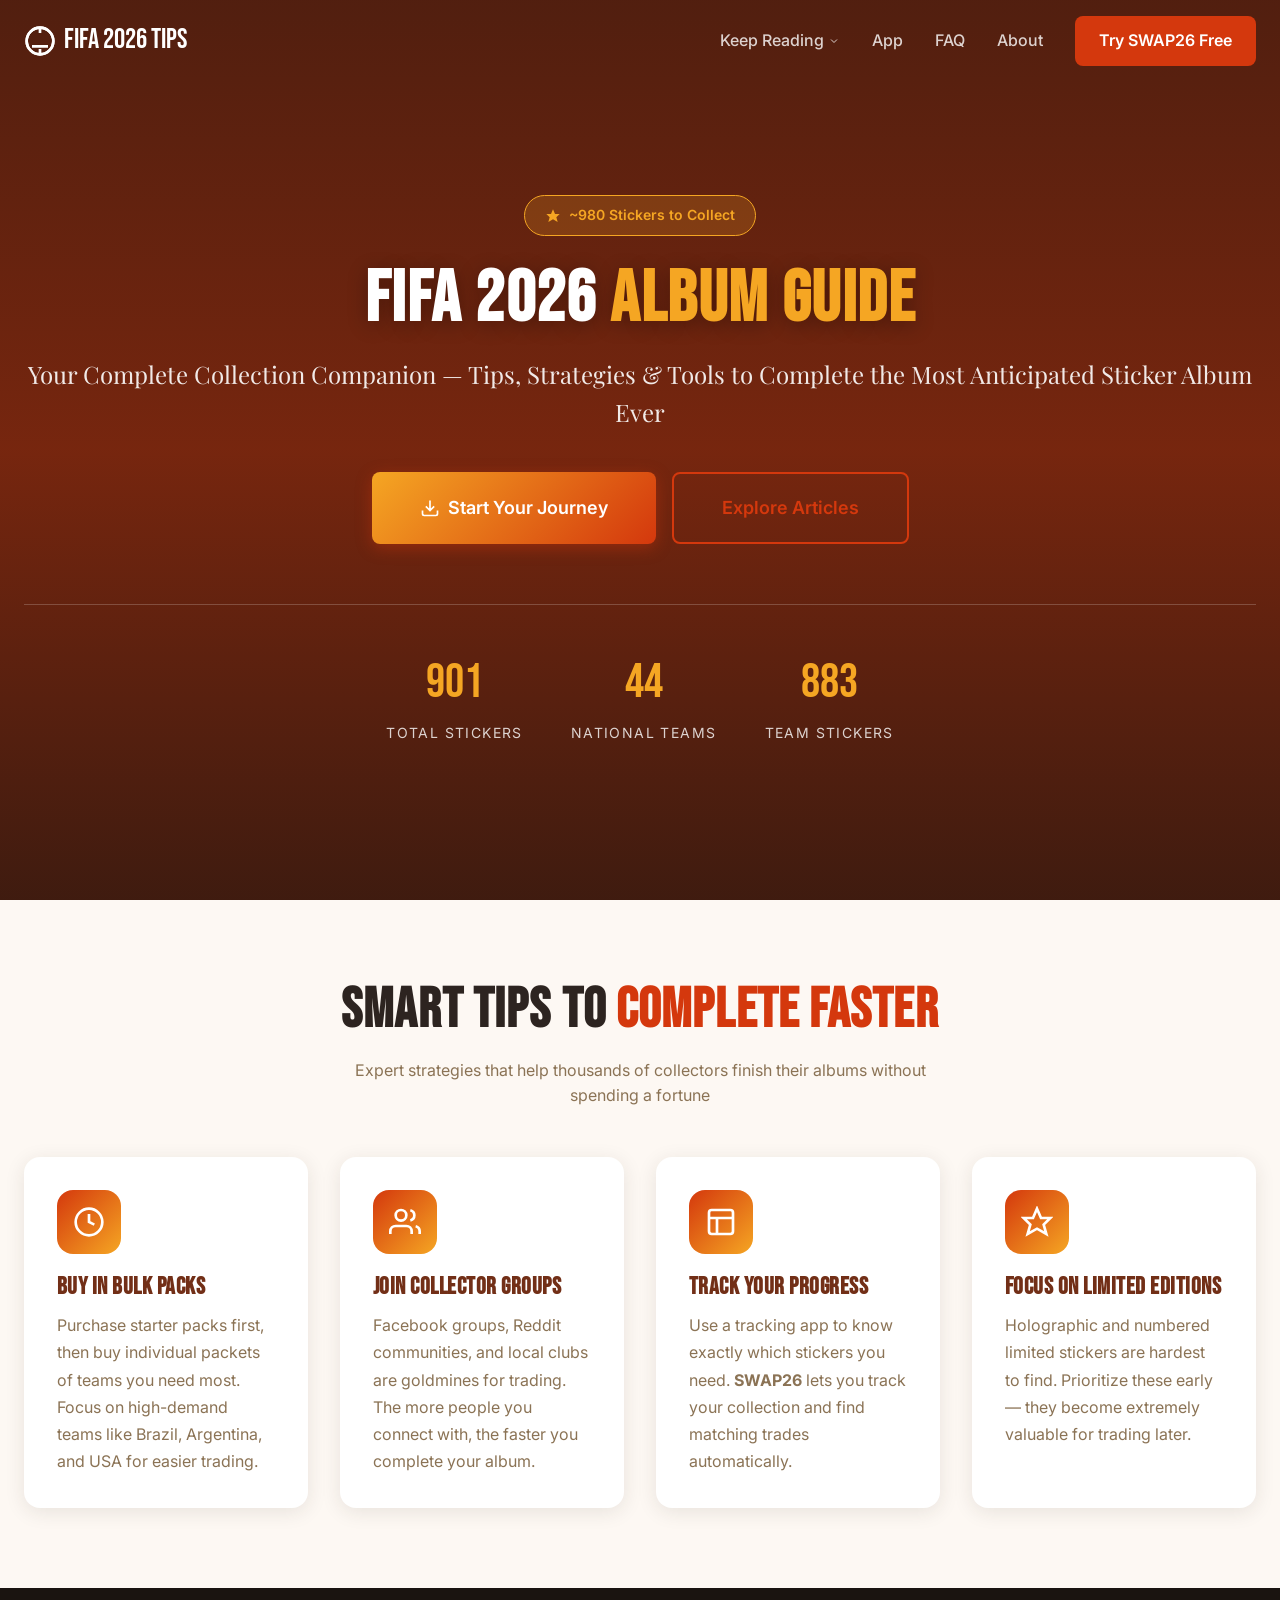
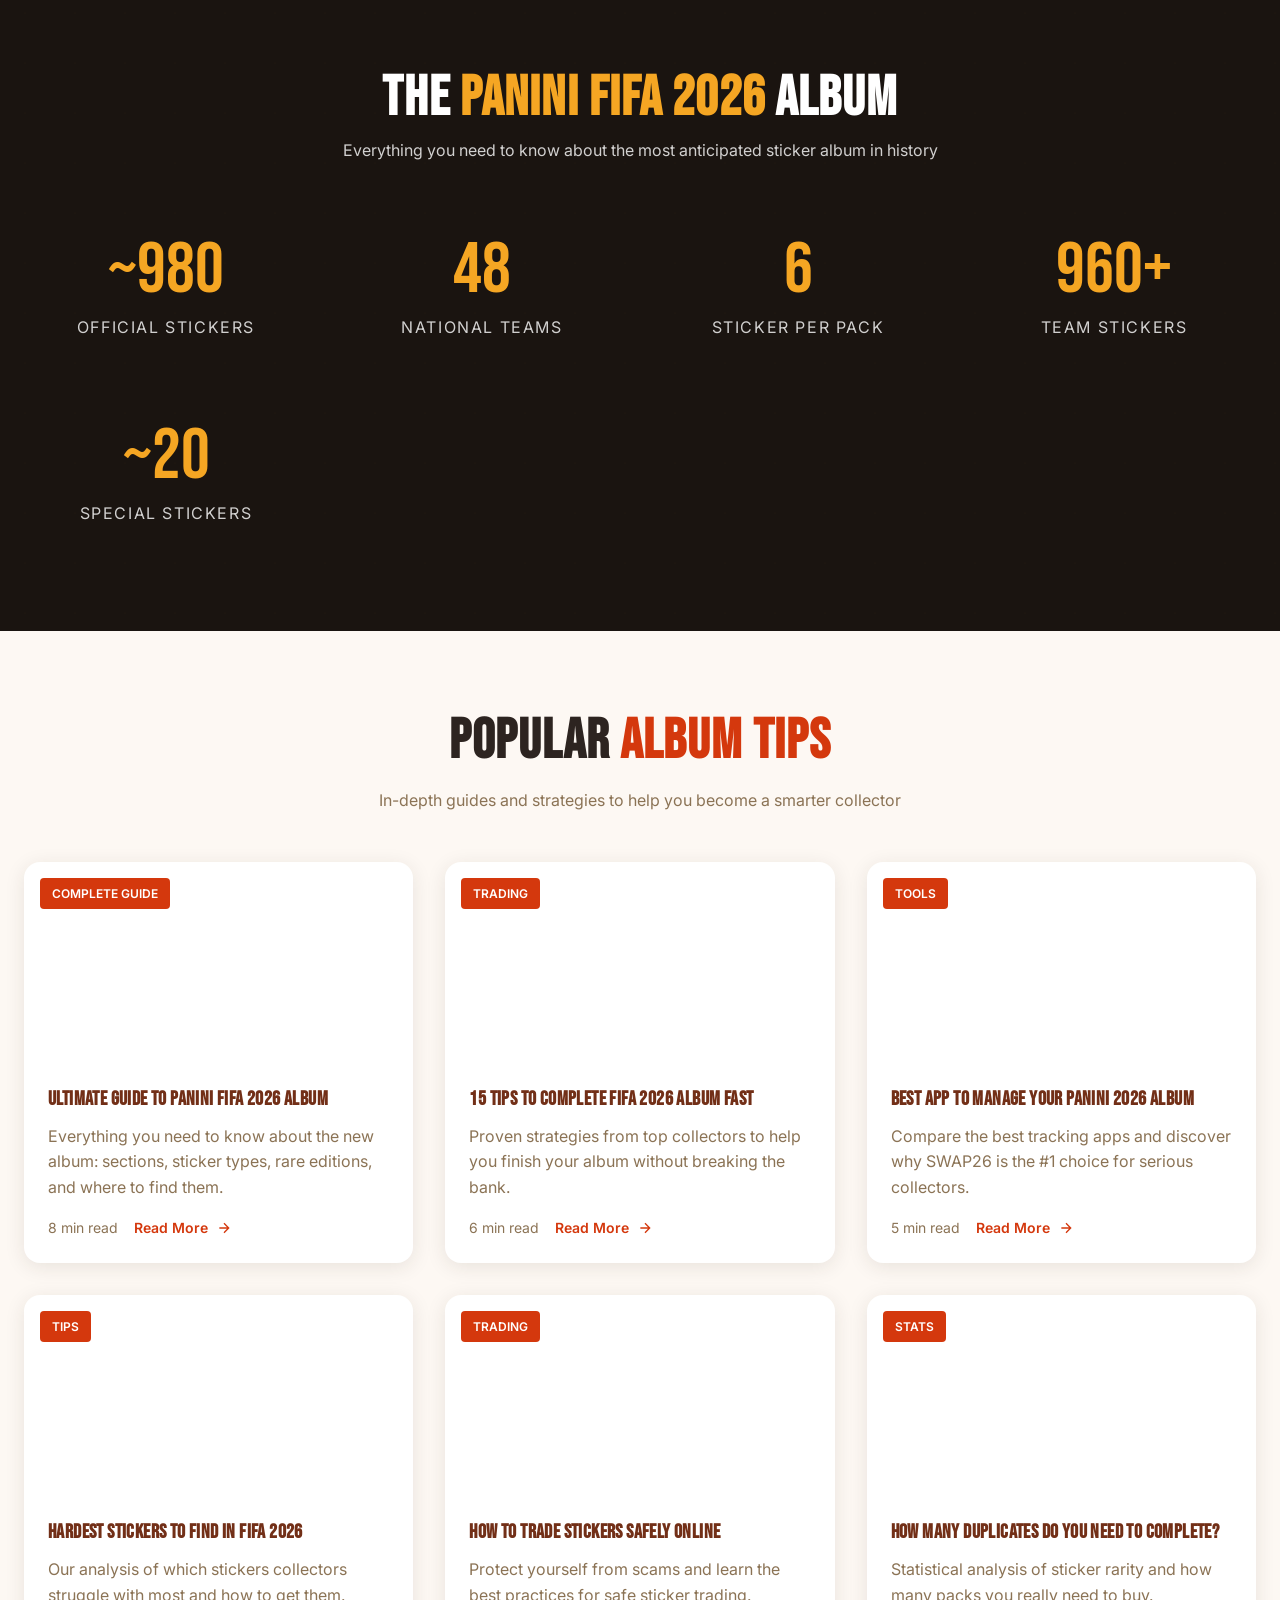
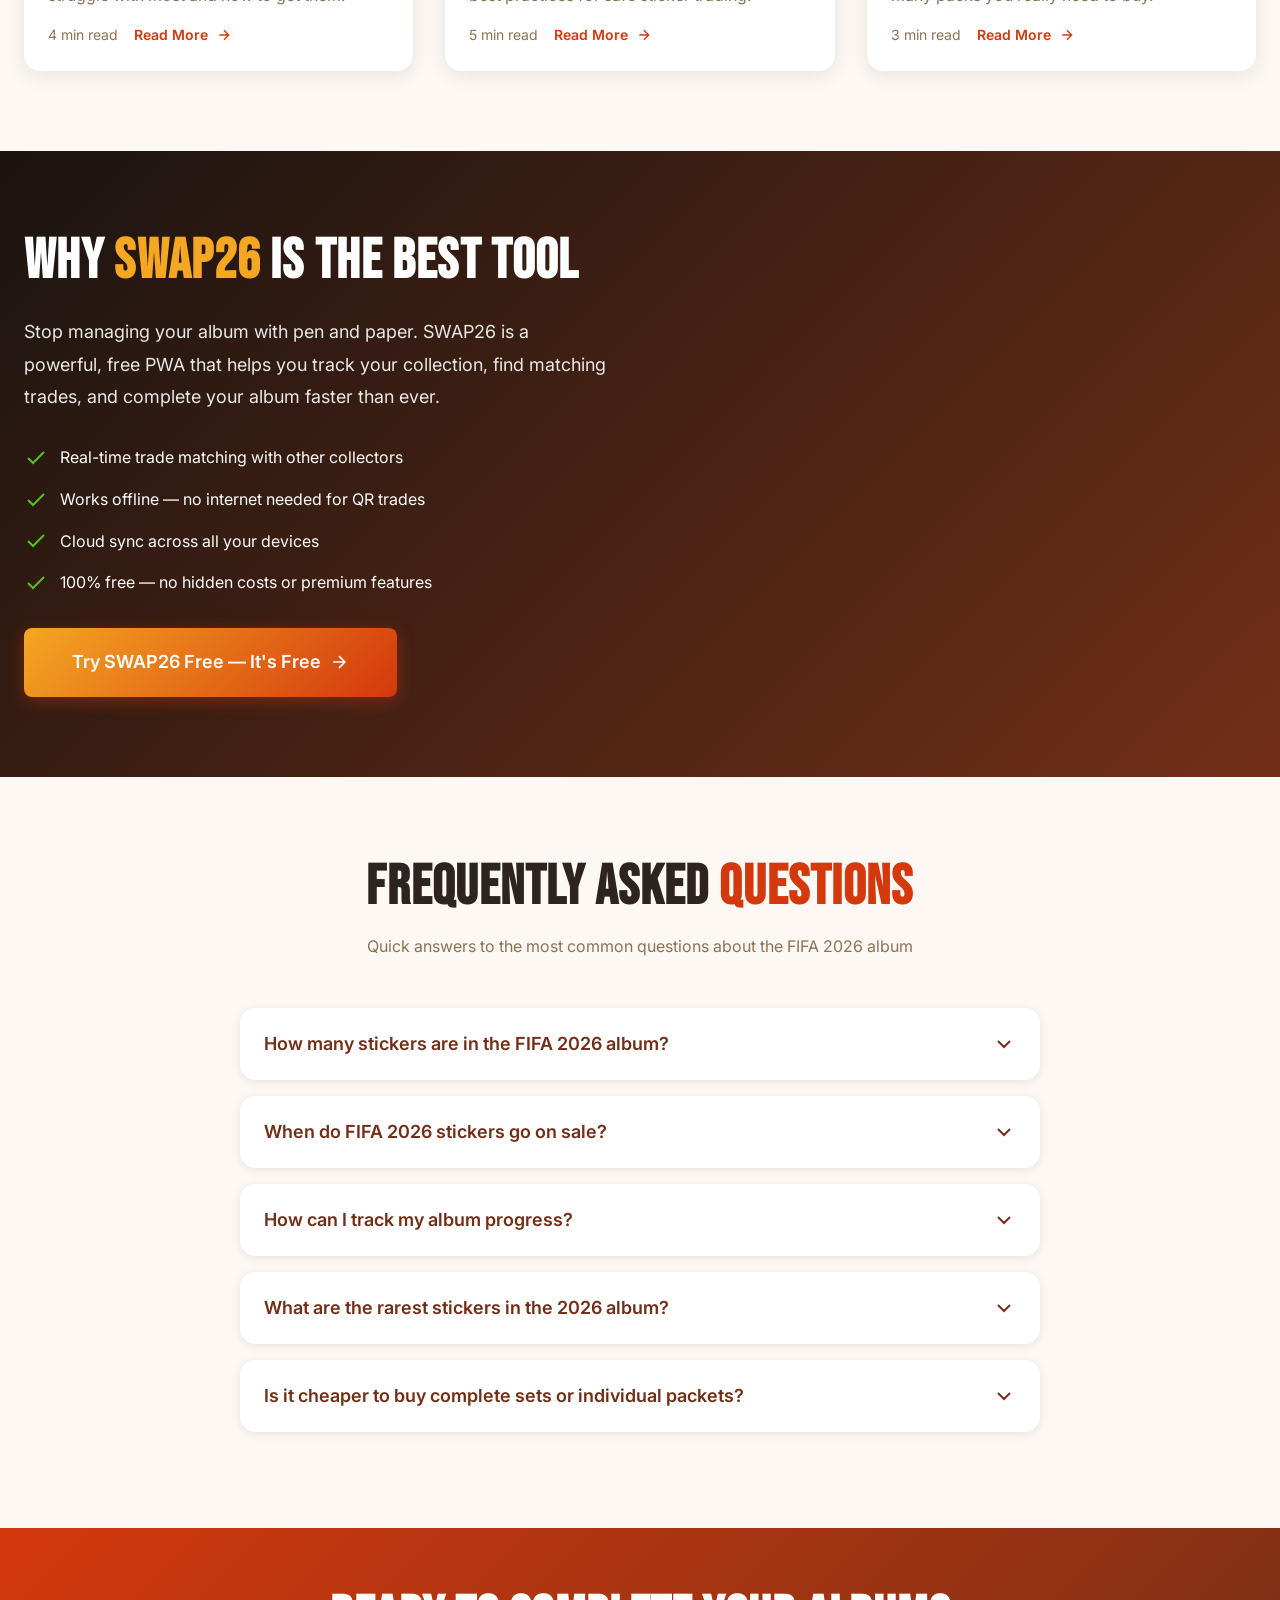
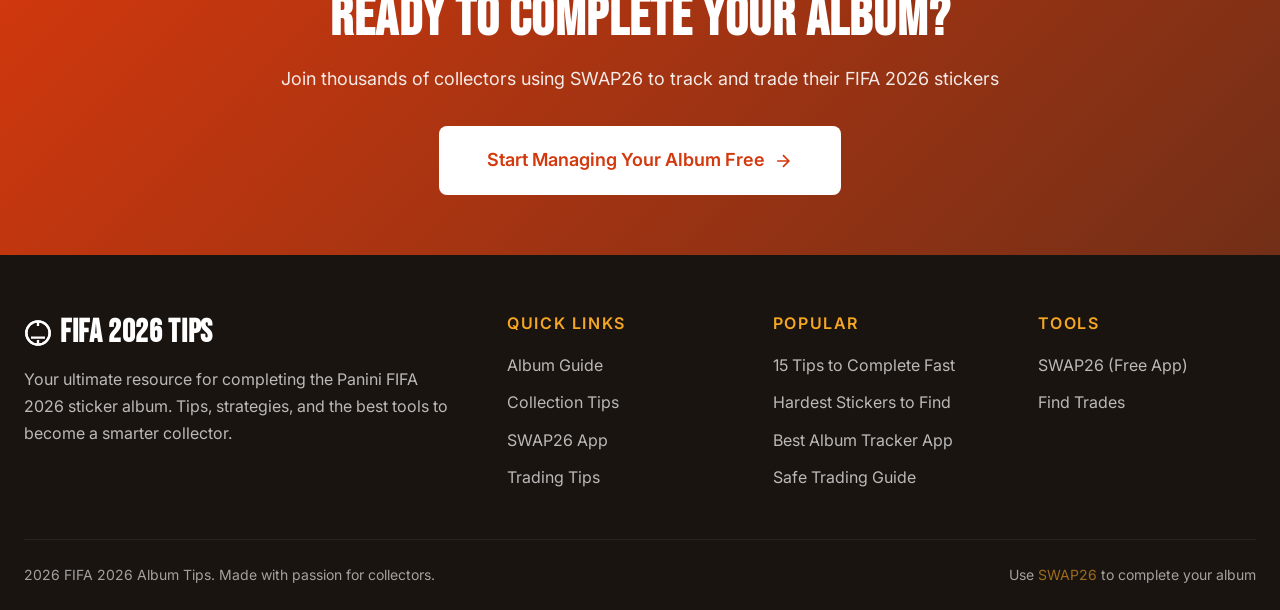
==== commit 402aa256: "Add Cloudflare Web Analytics to all pages" ====
--- a/index.html
+++ b/index.html
@@ -524,5 +524,8 @@
     ]
   }
   </script>
+  <!-- Cloudflare Web Analytics -->
+  <script defer src='https://static.cloudflareinsights.com/beacon.min.js' data-cf-beacon='{"token": "15d53a267b8c416ca8a15b651f4abfd5"}'></script>
+  <!-- End Cloudflare Web Analytics -->
 </body>
 </html>
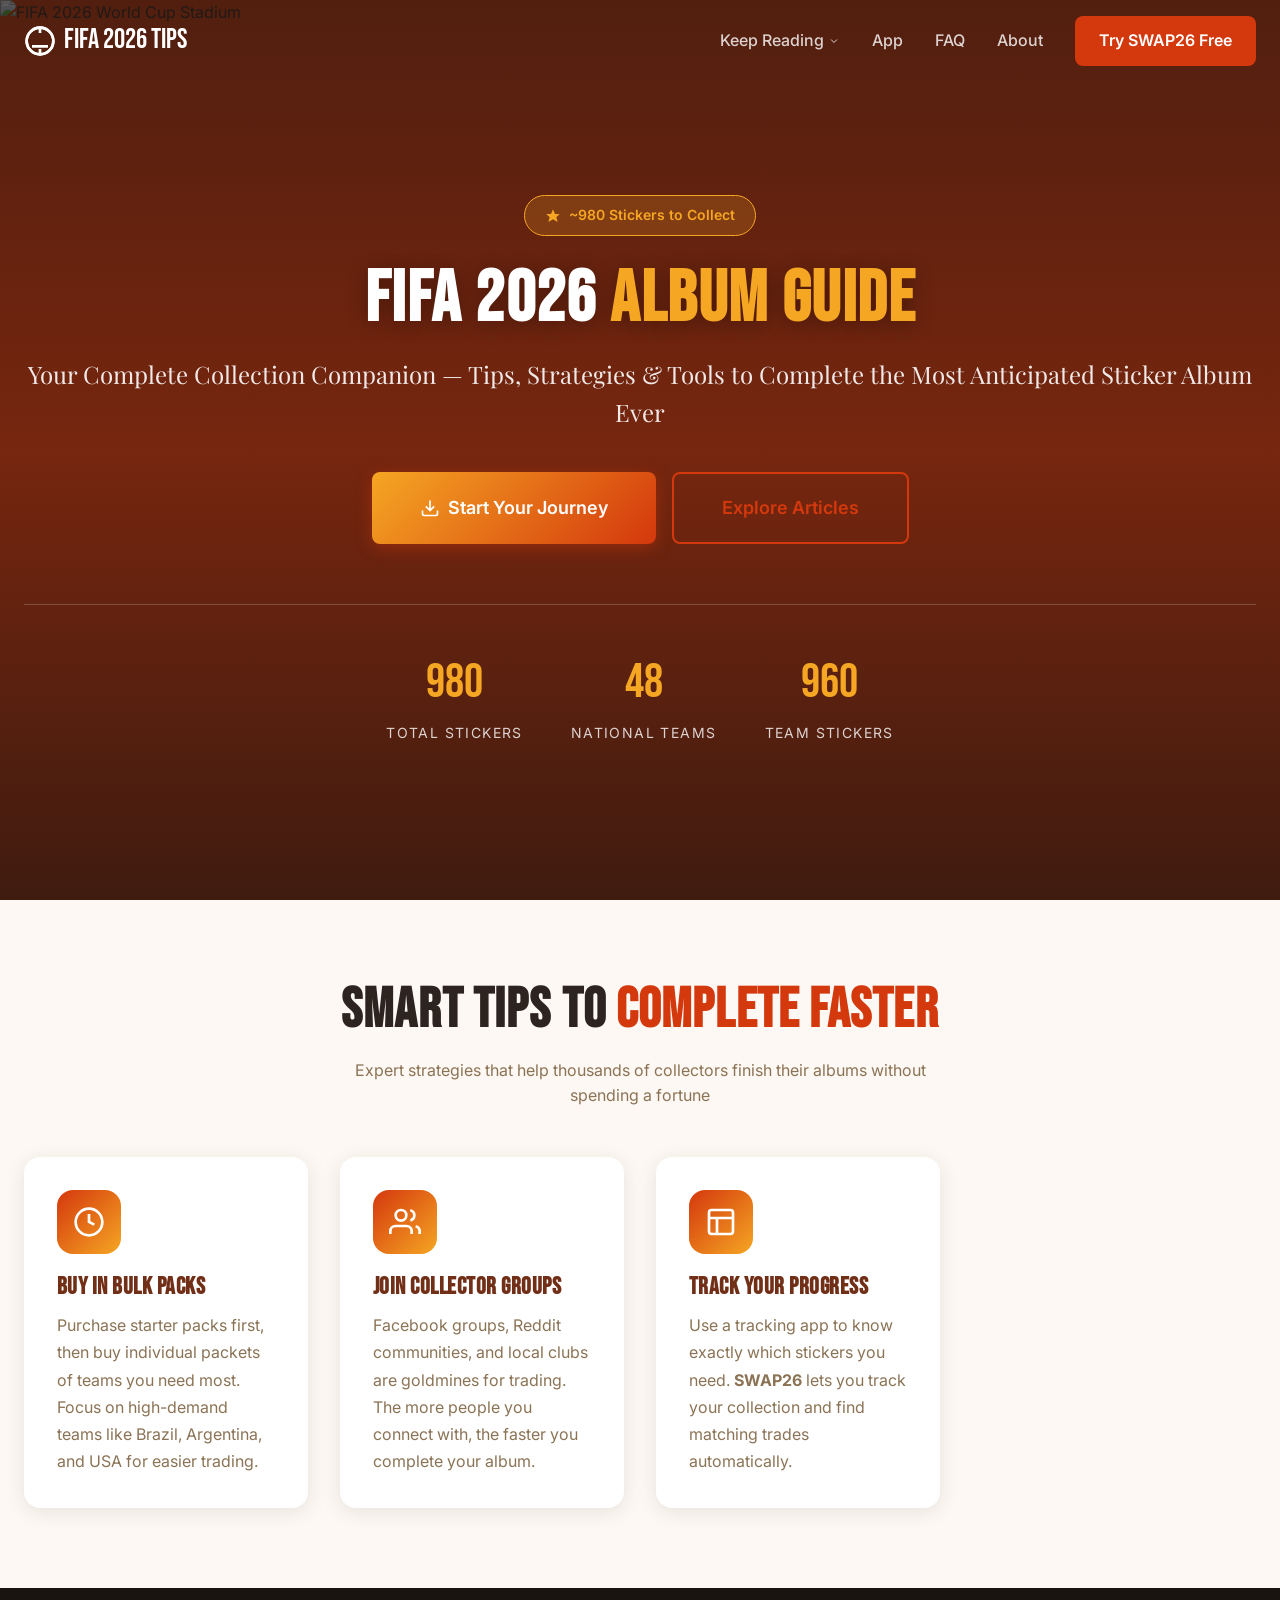
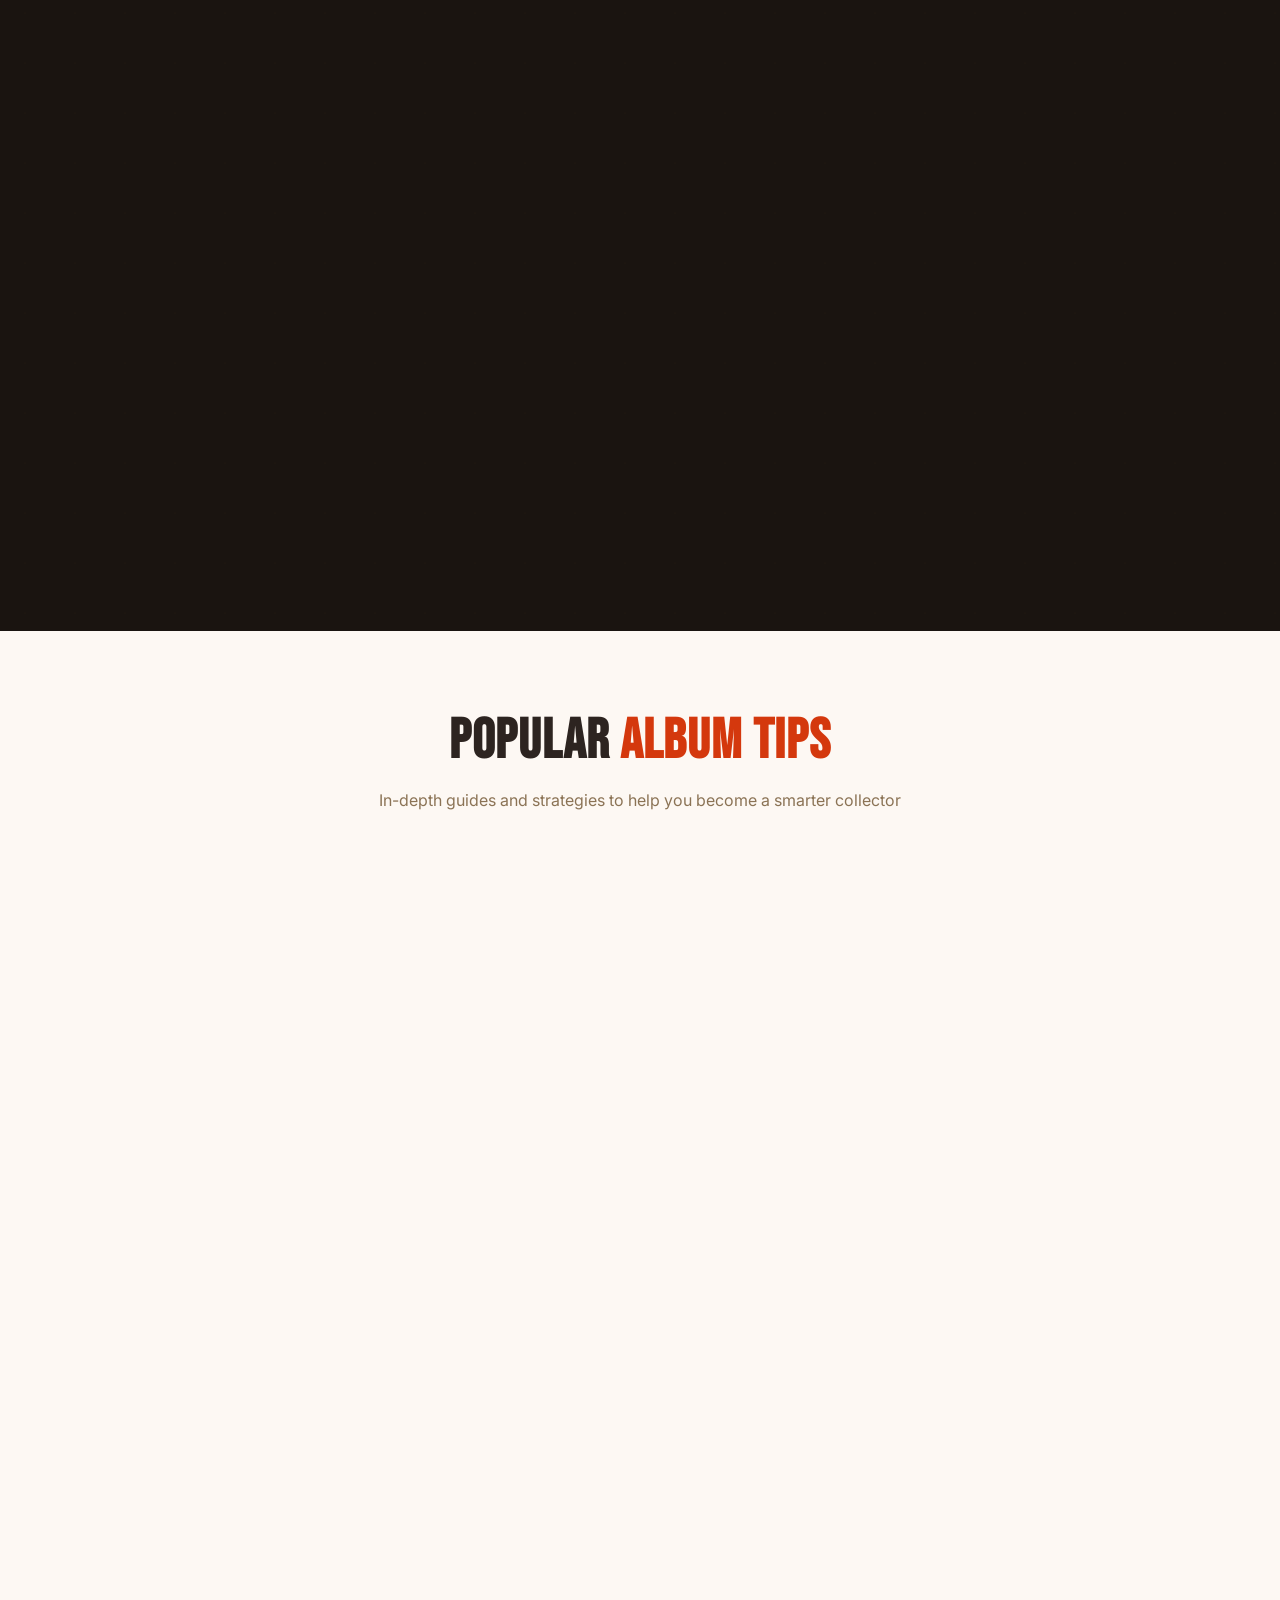
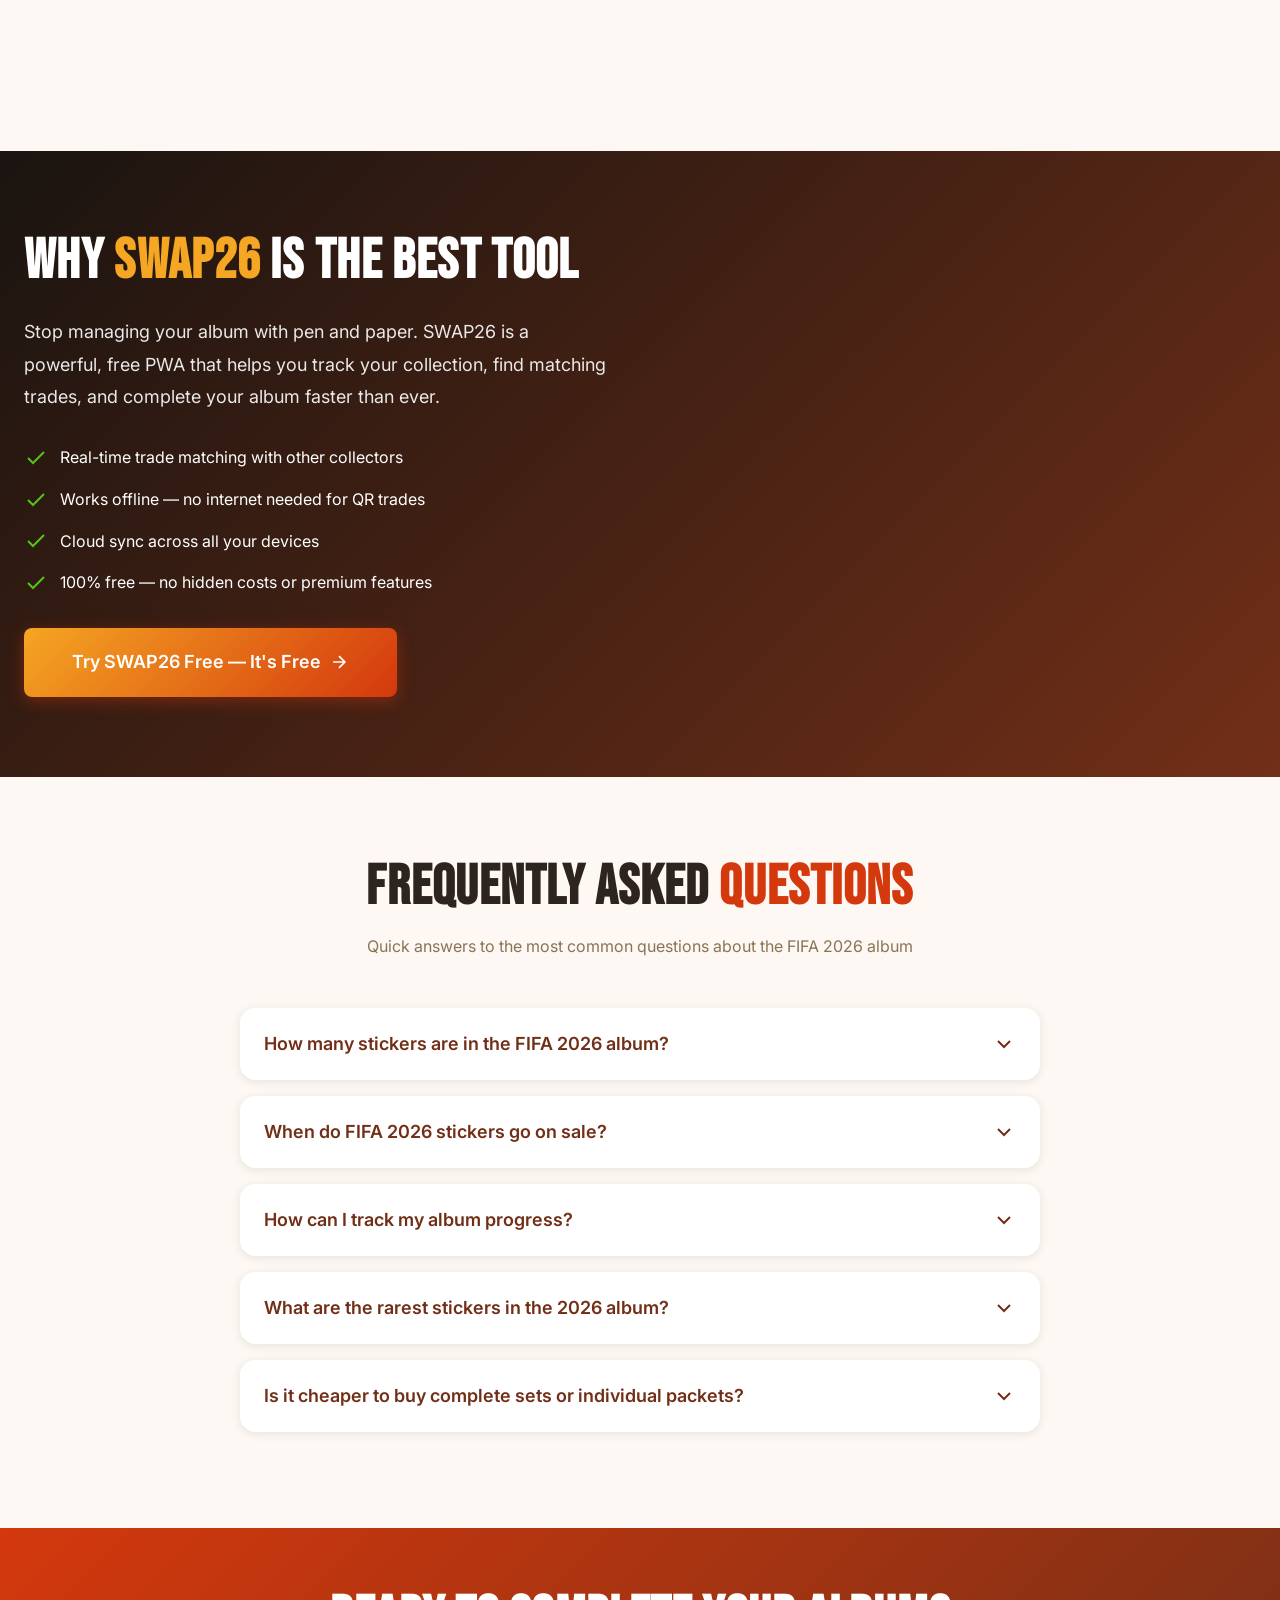
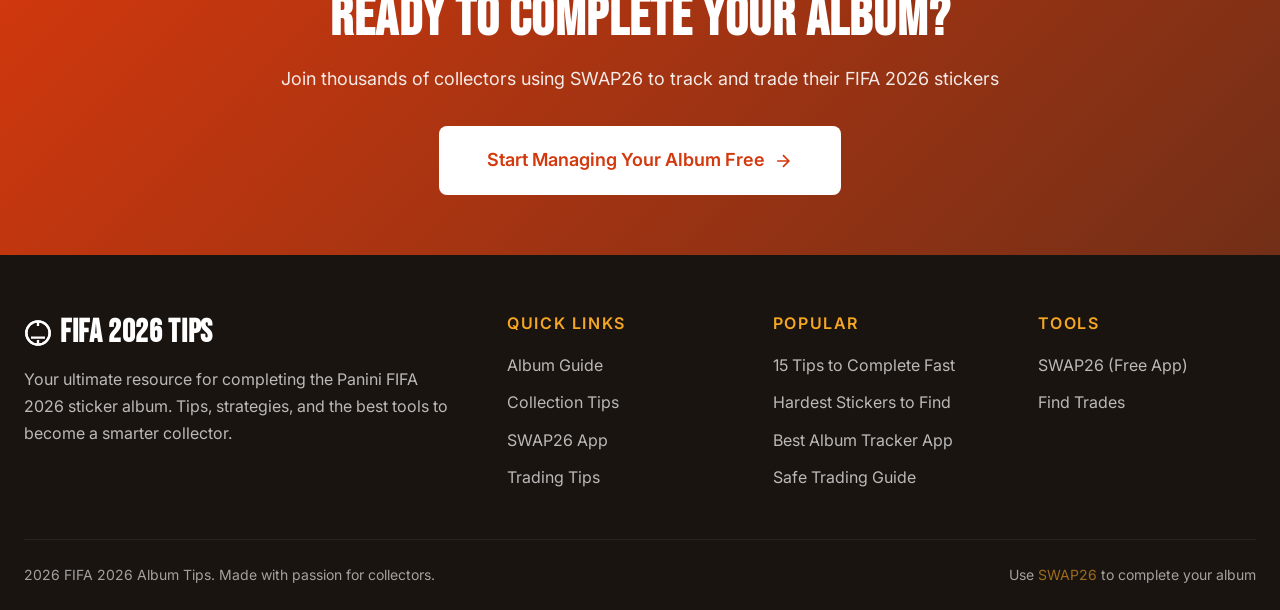
==== commit 74116178: "Optimize performance: replace hero video with image and remove animations" ====
--- a/index.html
+++ b/index.html
@@ -102,9 +102,7 @@
 
   <!-- Hero Section -->
   <section class="hero">
-    <video class="hero__video" autoplay muted loop playsinline>
-      <source src="./videos/hero_cinematic.mp4" type="video/mp4">
-    </video>
+    <img src="./imgs/hero-background.png" alt="FIFA 2026 World Cup Stadium" class="hero__image">
     <div class="hero__overlay"></div>
     <div class="hero__content">
       <div class="hero__badge">
@@ -122,15 +120,15 @@
       </div>
       <div class="hero__stats">
         <div class="hero__stat">
-          <div class="hero__stat-value" data-counter="980">0</div>
+          <div class="hero__stat-value">980</div>
           <div class="hero__stat-label">Total Stickers</div>
         </div>
         <div class="hero__stat">
-          <div class="hero__stat-value" data-counter="48">0</div>
+          <div class="hero__stat-value">48</div>
           <div class="hero__stat-label">National Teams</div>
         </div>
         <div class="hero__stat">
-          <div class="hero__stat-value" data-counter="960">0</div>
+          <div class="hero__stat-value">960</div>
           <div class="hero__stat-label">Team Stickers</div>
         </div>
       </div>
@@ -140,13 +138,13 @@
   <!-- Featured Tips Section -->
   <section id="tips" class="section">
     <div class="container">
-      <div class="text-center fade-up">
+      <div class="text-center">
         <h2>SMART TIPS TO <span class="text-primary">COMPLETE FASTER</span></h2>
         <p style="max-width: 600px; margin: 16px auto 0; color: var(--text-muted);">Expert strategies that help thousands of collectors finish their albums without spending a fortune</p>
       </div>
       
       <div class="tips-grid">
-        <div class="tip-card fade-up stagger-1">
+        <div class="tip-card">
           <div class="tip-card__icon">
             <svg viewBox="0 0 24 24" fill="none" stroke="currentColor" stroke-width="2"><circle cx="12" cy="12" r="10"/><path d="M12 6v6l4 2"/></svg>
           </div>
@@ -154,7 +152,7 @@
           <p class="tip-card__text">Purchase starter packs first, then buy individual packets of teams you need most. Focus on high-demand teams like Brazil, Argentina, and USA for easier trading.</p>
         </div>
         
-        <div class="tip-card fade-up stagger-2">
+        <div class="tip-card">
           <div class="tip-card__icon">
             <svg viewBox="0 0 24 24" fill="none" stroke="currentColor" stroke-width="2"><path d="M17 21v-2a4 4 0 0 0-4-4H5a4 4 0 0 0-4 4v2"/><circle cx="9" cy="7" r="4"/><path d="M23 21v-2a4 4 0 0 0-3-3.87M16 3.13a4 4 0 0 1 0 7.75"/></svg>
           </div>
@@ -162,7 +160,7 @@
           <p class="tip-card__text">Facebook groups, Reddit communities, and local clubs are goldmines for trading. The more people you connect with, the faster you complete your album.</p>
         </div>
         
-        <div class="tip-card fade-up stagger-3">
+        <div class="tip-card">
           <div class="tip-card__icon">
             <svg viewBox="0 0 24 24" fill="none" stroke="currentColor" stroke-width="2"><rect x="3" y="3" width="18" height="18" rx="2"/><path d="M3 9h18M9 21V9"/></svg>
           </div>
@@ -217,7 +215,7 @@
   <!-- Articles Section -->
   <section id="guide" class="section">
     <div class="container">
-      <div class="text-center fade-up">
+      <div class="text-center">
         <h2>POPULAR <span class="text-primary">ALBUM TIPS</span></h2>
         <p style="max-width: 600px; margin: 16px auto 0; color: var(--text-muted);">In-depth guides and strategies to help you become a smarter collector</p>
       </div>
@@ -320,7 +318,7 @@
   <section id="app" class="section app-promo">
     <div class="container">
       <div class="app-promo__inner">
-        <div class="app-promo__content fade-up">
+        <div class="app-promo__content">
           <h2>WHY <span>SWAP26</span> IS THE BEST TOOL</h2>
           <p class="app-promo__text">Stop managing your album with pen and paper. SWAP26 is a powerful, free PWA that helps you track your collection, find matching trades, and complete your album faster than ever.</p>
           
@@ -349,7 +347,7 @@
           </a>
         </div>
         
-        <div class="app-promo__image fade-up">
+        <div class="app-promo__image">
           <img src="./imgs/swap26-dashboard.png" alt="SWAP26 App Interface" loading="lazy" onerror="this.style.display='none'">
         </div>
       </div>
@@ -359,13 +357,13 @@
   <!-- FAQ Section -->
   <section id="faq" class="section">
     <div class="container">
-      <div class="text-center fade-up">
+      <div class="text-center">
         <h2>FREQUENTLY ASKED <span class="text-primary">QUESTIONS</span></h2>
         <p style="max-width: 600px; margin: 16px auto 0; color: var(--text-muted);">Quick answers to the most common questions about the FIFA 2026 album</p>
       </div>
       
       <div class="faq-list">
-        <div class="faq-item fade-up">
+        <div class="faq-item">
           <button class="faq-item__question">
             How many stickers are in the FIFA 2026 album?
             <svg class="faq-item__icon" viewBox="0 0 24 24" fill="none" stroke="currentColor" stroke-width="2"><path d="M6 9l6 6 6-6"/></svg>
@@ -377,7 +375,7 @@
           </div>
         </div>
         
-        <div class="faq-item fade-up">
+        <div class="faq-item">
           <button class="faq-item__question">
             When do FIFA 2026 stickers go on sale?
             <svg class="faq-item__icon" viewBox="0 0 24 24" fill="none" stroke="currentColor" stroke-width="2"><path d="M6 9l6 6 6-6"/></svg>
@@ -389,7 +387,7 @@
           </div>
         </div>
         
-        <div class="faq-item fade-up">
+        <div class="faq-item">
           <button class="faq-item__question">
             How can I track my album progress?
             <svg class="faq-item__icon" viewBox="0 0 24 24" fill="none" stroke="currentColor" stroke-width="2"><path d="M6 9l6 6 6-6"/></svg>
@@ -401,7 +399,7 @@
           </div>
         </div>
         
-        <div class="faq-item fade-up">
+        <div class="faq-item">
           <button class="faq-item__question">
             What are the rarest stickers in the 2026 album?
             <svg class="faq-item__icon" viewBox="0 0 24 24" fill="none" stroke="currentColor" stroke-width="2"><path d="M6 9l6 6 6-6"/></svg>
@@ -413,7 +411,7 @@
           </div>
         </div>
         
-        <div class="faq-item fade-up">
+        <div class="faq-item">
           <button class="faq-item__question">
             Is it cheaper to buy complete sets or individual packets?
             <svg class="faq-item__icon" viewBox="0 0 24 24" fill="none" stroke="currentColor" stroke-width="2"><path d="M6 9l6 6 6-6"/></svg>
@@ -430,7 +428,7 @@
 
   <!-- CTA Banner -->
   <section class="cta-banner">
-    <div class="container fade-up">
+    <div class="container">
       <h2>READY TO COMPLETE YOUR ALBUM?</h2>
       <p>Join thousands of collectors using SWAP26 to track and trade their FIFA 2026 stickers</p>
       <a href="https://swap26.pages.dev" target="_blank" class="btn btn--large" style="background: white; color: var(--primary);">
--- a/css/styles.css
+++ b/css/styles.css
@@ -392,7 +392,7 @@
   background-color: var(--primary);
 }
 
-.hero__video {
+.hero__image {
   position: absolute;
   top: 0;
   left: 0;
@@ -437,7 +437,6 @@
   font-weight: 600;
   color: var(--accent);
   margin-bottom: 24px;
-  animation: pulse 2s ease-in-out infinite;
 }
 
 @keyframes pulse {
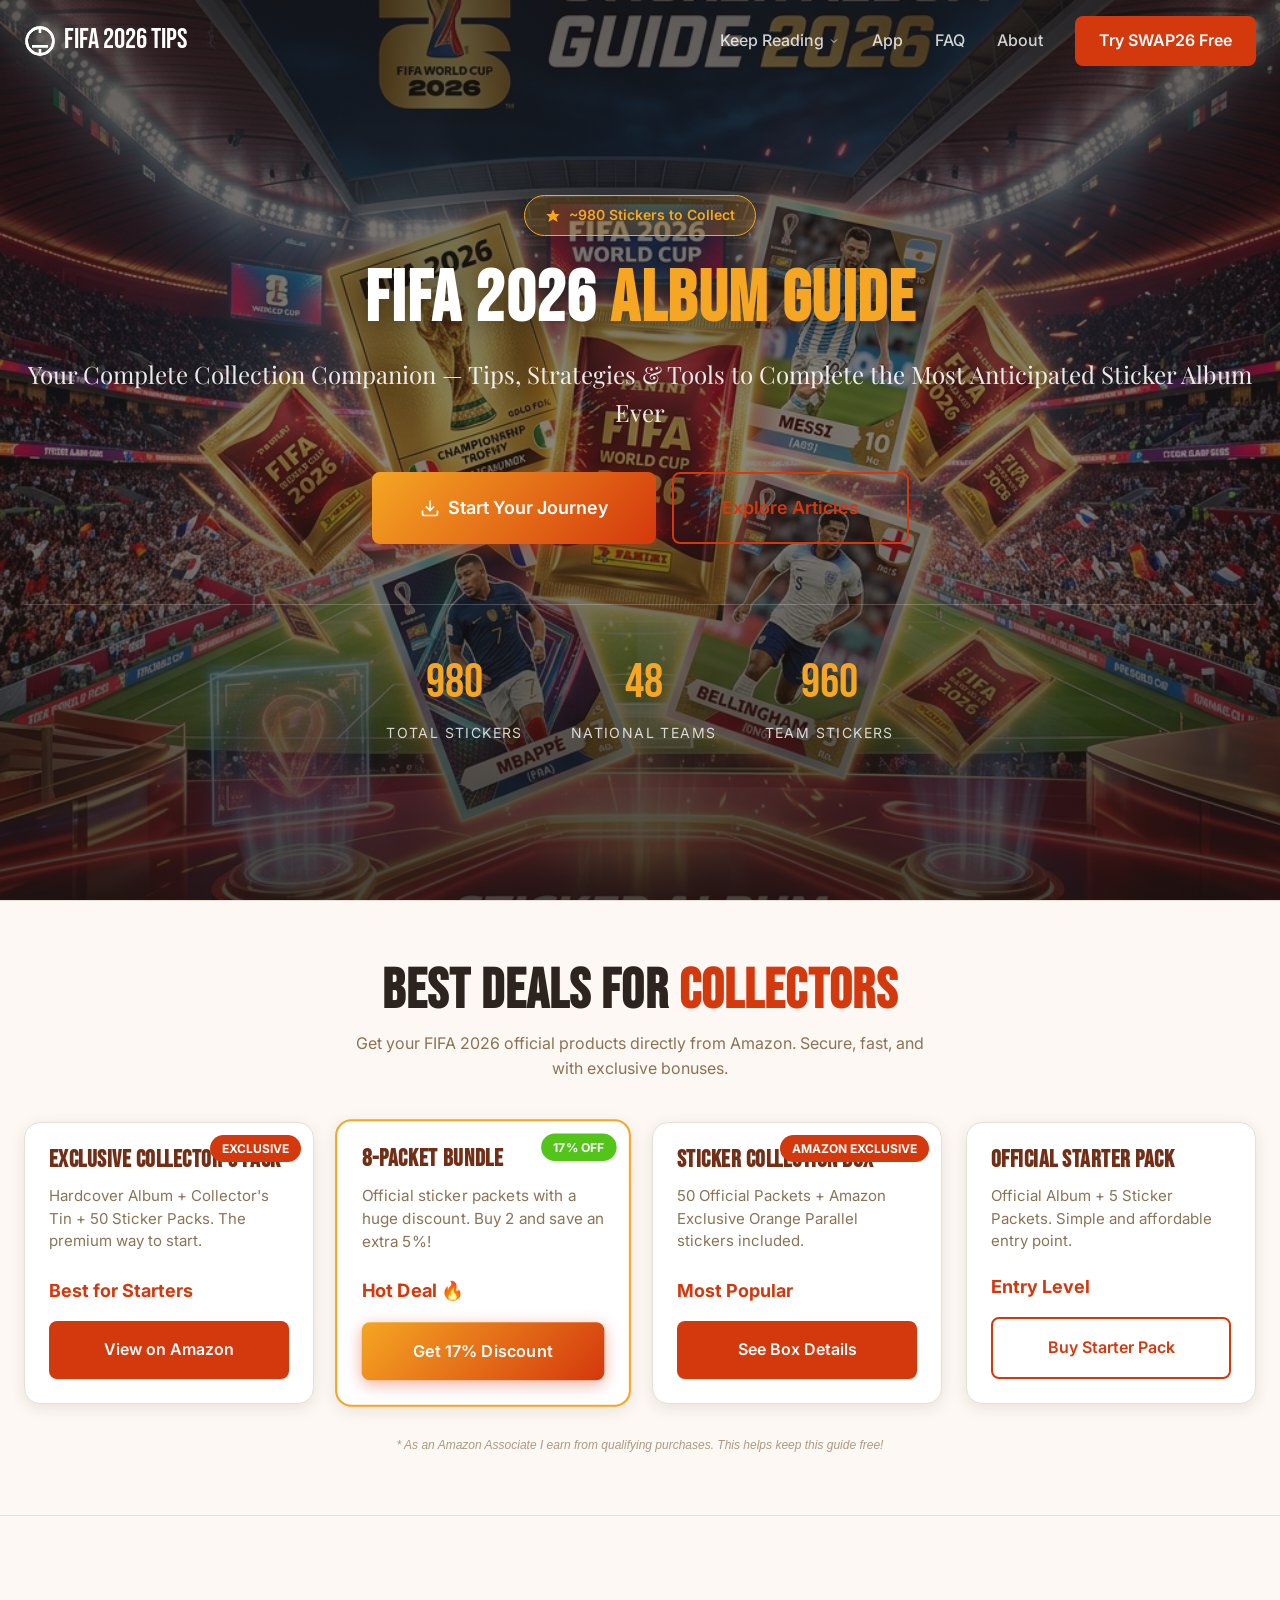
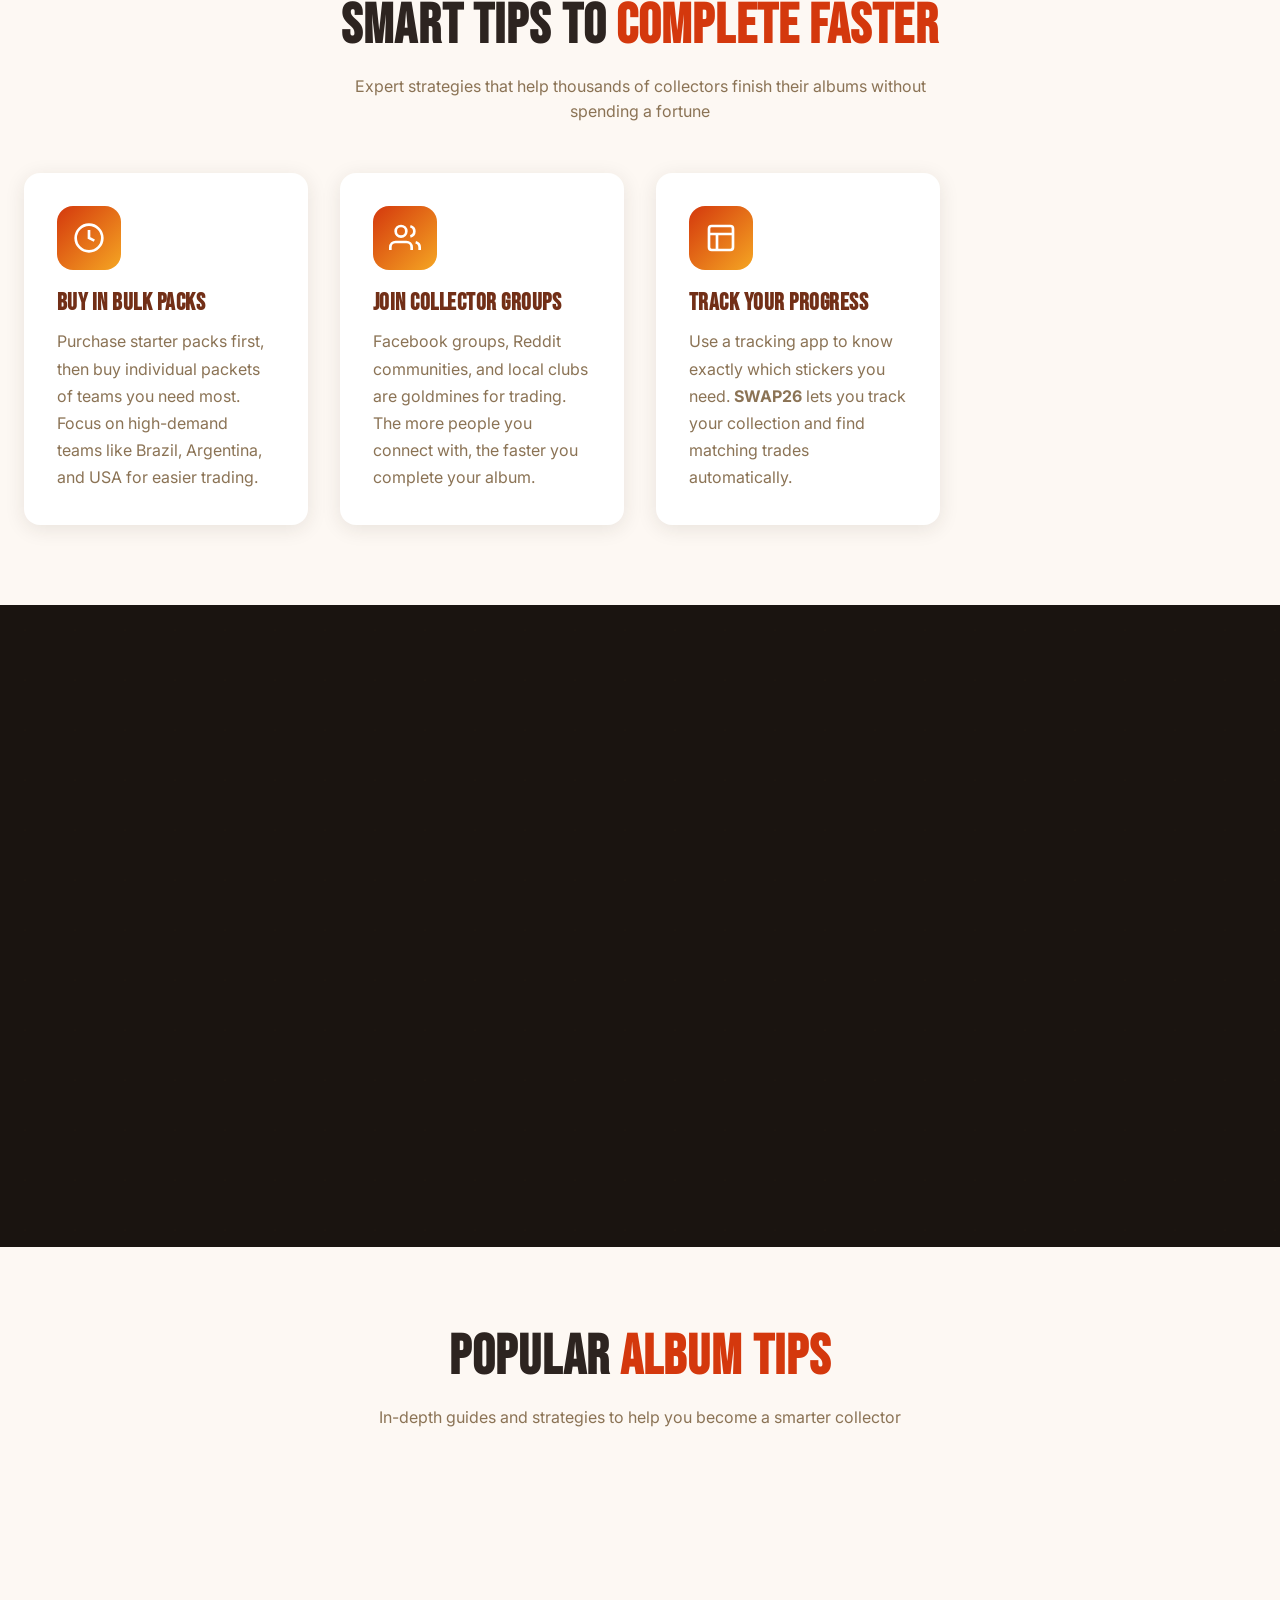
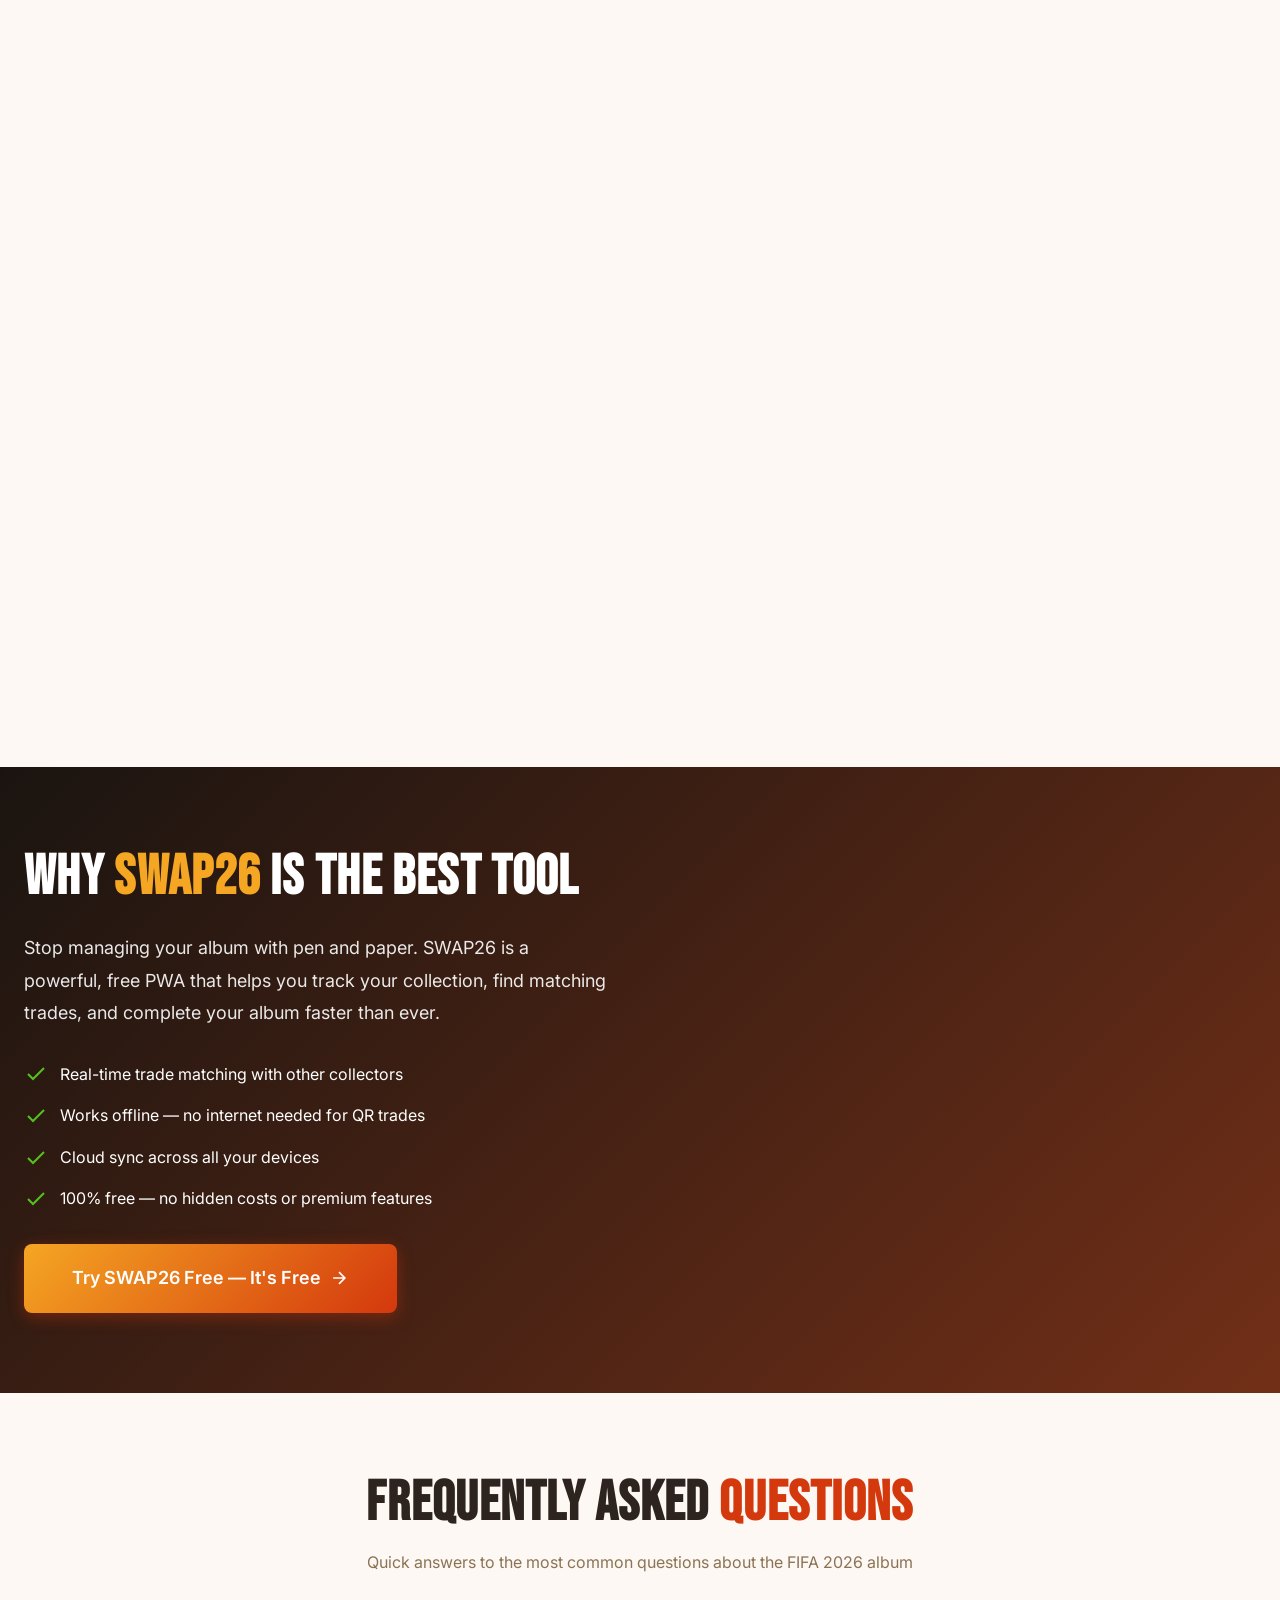
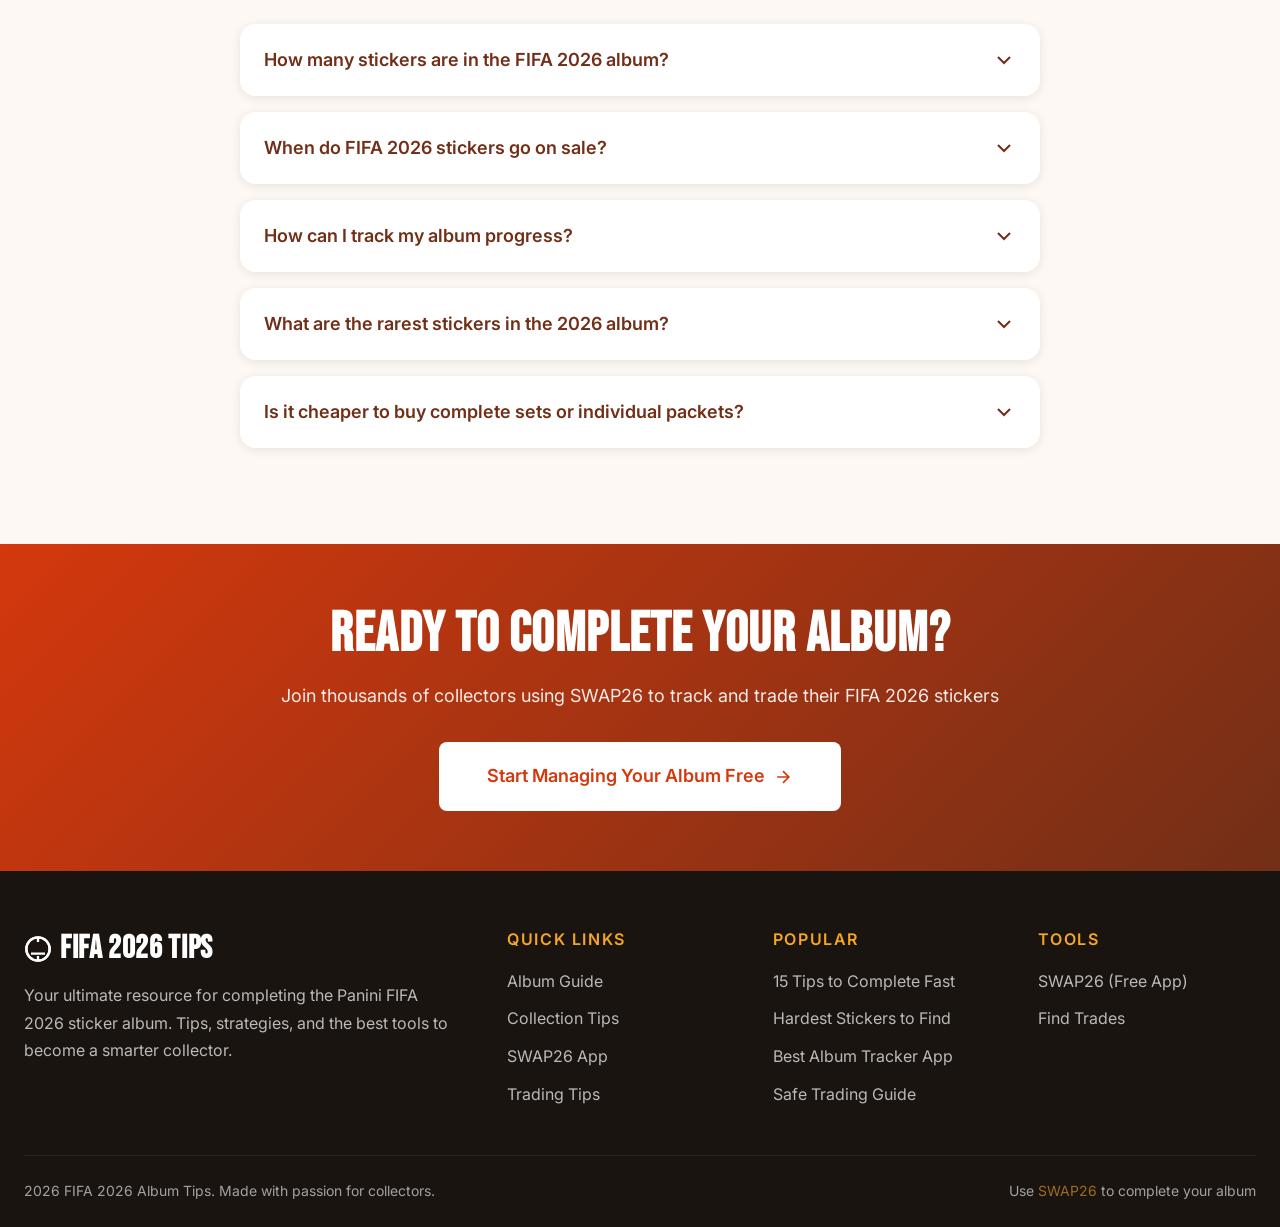
==== commit fc537012: "Integrate Amazon affiliate products across the site" ====
--- a/index.html
+++ b/index.html
@@ -132,6 +132,62 @@
           <div class="hero__stat-label">Team Stickers</div>
         </div>
       </div>
+    </div>
+  </section>
+
+  <!-- Amazon Affiliate Products Section -->
+  <section class="shop-section">
+    <div class="container">
+      <div class="text-center">
+        <h2 class="section-title">BEST DEALS FOR <span class="text-primary">COLLECTORS</span></h2>
+        <p class="section-subtitle">Get your FIFA 2026 official products directly from Amazon. Secure, fast, and with exclusive bonuses.</p>
+      </div>
+      
+      <div class="products-grid">
+        <!-- Product 1: Exclusive Pack -->
+        <div class="product-card">
+          <div class="product-card__badge">Exclusive</div>
+          <div class="product-card__content">
+            <h3 class="product-card__title">Exclusive Collector's Pack</h3>
+            <p class="product-card__desc">Hardcover Album + Collector's Tin + 50 Sticker Packs. The premium way to start.</p>
+            <div class="product-card__price">Best for Starters</div>
+            <a href="https://www.amazon.com/-/es/Colecci%C3%B3n-calcoman%C3%ADas-exclusivo-coleccionistas-paquetes/dp/B0GQK3FGVG?tag=swap26-20" target="_blank" class="btn btn--primary btn--full">View on Amazon</a>
+          </div>
+        </div>
+
+        <!-- Product 4: 8-Pack Bundle (DISCOUNT) -->
+        <div class="product-card highlight">
+          <div class="product-card__badge badge--sale">17% OFF</div>
+          <div class="product-card__content">
+            <h3 class="product-card__title">8-Packet Bundle</h3>
+            <p class="product-card__desc">Official sticker packets with a huge discount. Buy 2 and save an extra 5%!</p>
+            <div class="product-card__price">Hot Deal 🔥</div>
+            <a href="https://www.amazon.com/-/es/Panini-World-Cup-2026-calcoman%C3%ADas/dp/B0GN252KHJ?tag=swap26-20" target="_blank" class="btn btn--cta btn--full">Get 17% Discount</a>
+          </div>
+        </div>
+
+        <!-- Product 3: 50-Pack Box -->
+        <div class="product-card">
+          <div class="product-card__badge">Amazon Exclusive</div>
+          <div class="product-card__content">
+            <h3 class="product-card__title">Sticker Collection Box</h3>
+            <p class="product-card__desc">50 Official Packets + Amazon Exclusive Orange Parallel stickers included.</p>
+            <div class="product-card__price">Most Popular</div>
+            <a href="https://www.amazon.com/-/es/2026-Panini-FIFA-Copa-Mundo/dp/B0G3Y89LW9?tag=swap26-20" target="_blank" class="btn btn--primary btn--full">See Box Details</a>
+          </div>
+        </div>
+
+        <!-- Product 2: Starter Pack -->
+        <div class="product-card">
+          <div class="product-card__content">
+            <h3 class="product-card__title">Official Starter Pack</h3>
+            <p class="product-card__desc">Official Album + 5 Sticker Packets. Simple and affordable entry point.</p>
+            <div class="product-card__price">Entry Level</div>
+            <a href="https://www.amazon.com/-/es/Paquete-inicio-calcoman%C3%ADas-Mundial-Panini/dp/B0GQJVW3V1?tag=swap26-20" target="_blank" class="btn btn--outline btn--full">Buy Starter Pack</a>
+          </div>
+        </div>
+      </div>
+      <p class="affiliate-disclaimer">* As an Amazon Associate I earn from qualifying purchases. This helps keep this guide free!</p>
     </div>
   </section>
 
--- a/css/styles.css
+++ b/css/styles.css
@@ -1821,4 +1821,120 @@
   width: 40px;
   height: 40px;
   color: white;
+}
+
+/* ============ SHOP SECTION ============ */
+.shop-section {
+  padding: 60px 0;
+  background-color: var(--bg-light);
+  border-top: 1px solid var(--border);
+  border-bottom: 1px solid var(--border);
+}
+
+.section-title {
+  text-align: center;
+  margin-bottom: 8px;
+}
+
+.section-subtitle {
+  text-align: center;
+  max-width: 600px;
+  margin: 0 auto 32px;
+  color: var(--text-muted);
+}
+
+.products-grid {
+  display: grid;
+  grid-template-columns: repeat(auto-fit, minmax(280px, 1fr));
+  gap: 24px;
+  margin-top: 40px;
+}
+
+.product-card {
+  background: white;
+  border-radius: var(--card-radius);
+  overflow: hidden;
+  box-shadow: 0 4px 15px var(--shadow);
+  transition: var(--transition-medium);
+  border: 1px solid var(--border);
+  position: relative;
+  display: flex;
+  flex-direction: column;
+}
+
+.product-card.highlight {
+  border: 2px solid var(--accent);
+  transform: scale(1.02);
+  z-index: 10;
+}
+
+.product-card:hover {
+  transform: translateY(-5px);
+  box-shadow: 0 10px 30px var(--shadow-lg);
+}
+
+.product-card__badge {
+  position: absolute;
+  top: 12px;
+  right: 12px;
+  background: var(--primary);
+  color: white;
+  padding: 4px 12px;
+  border-radius: 20px;
+  font-size: 12px;
+  font-weight: 700;
+  text-transform: uppercase;
+}
+
+.badge--sale {
+  background: var(--success);
+}
+
+.product-card__content {
+  padding: 24px;
+  flex-grow: 1;
+  display: flex;
+  flex-direction: column;
+}
+
+.product-card__title {
+  font-family: var(--font-heading);
+  font-size: 24px;
+  margin-bottom: 12px;
+  color: var(--secondary);
+  line-height: 1.1;
+}
+
+.product-card__desc {
+  font-size: 15px;
+  color: var(--text-muted);
+  margin-bottom: 20px;
+  line-height: 1.5;
+}
+
+.product-card__price {
+  font-weight: 700;
+  color: var(--primary);
+  margin-top: auto;
+  margin-bottom: 16px;
+  font-size: 18px;
+}
+
+.btn--full {
+  width: 100%;
+}
+
+.affiliate-disclaimer {
+  text-align: center;
+  font-size: 12px;
+  color: var(--text-muted);
+  margin-top: 32px;
+  opacity: 0.7;
+  font-style: italic;
+}
+
+@media (max-width: 768px) {
+  .product-card.highlight {
+    transform: none;
+  }
 }
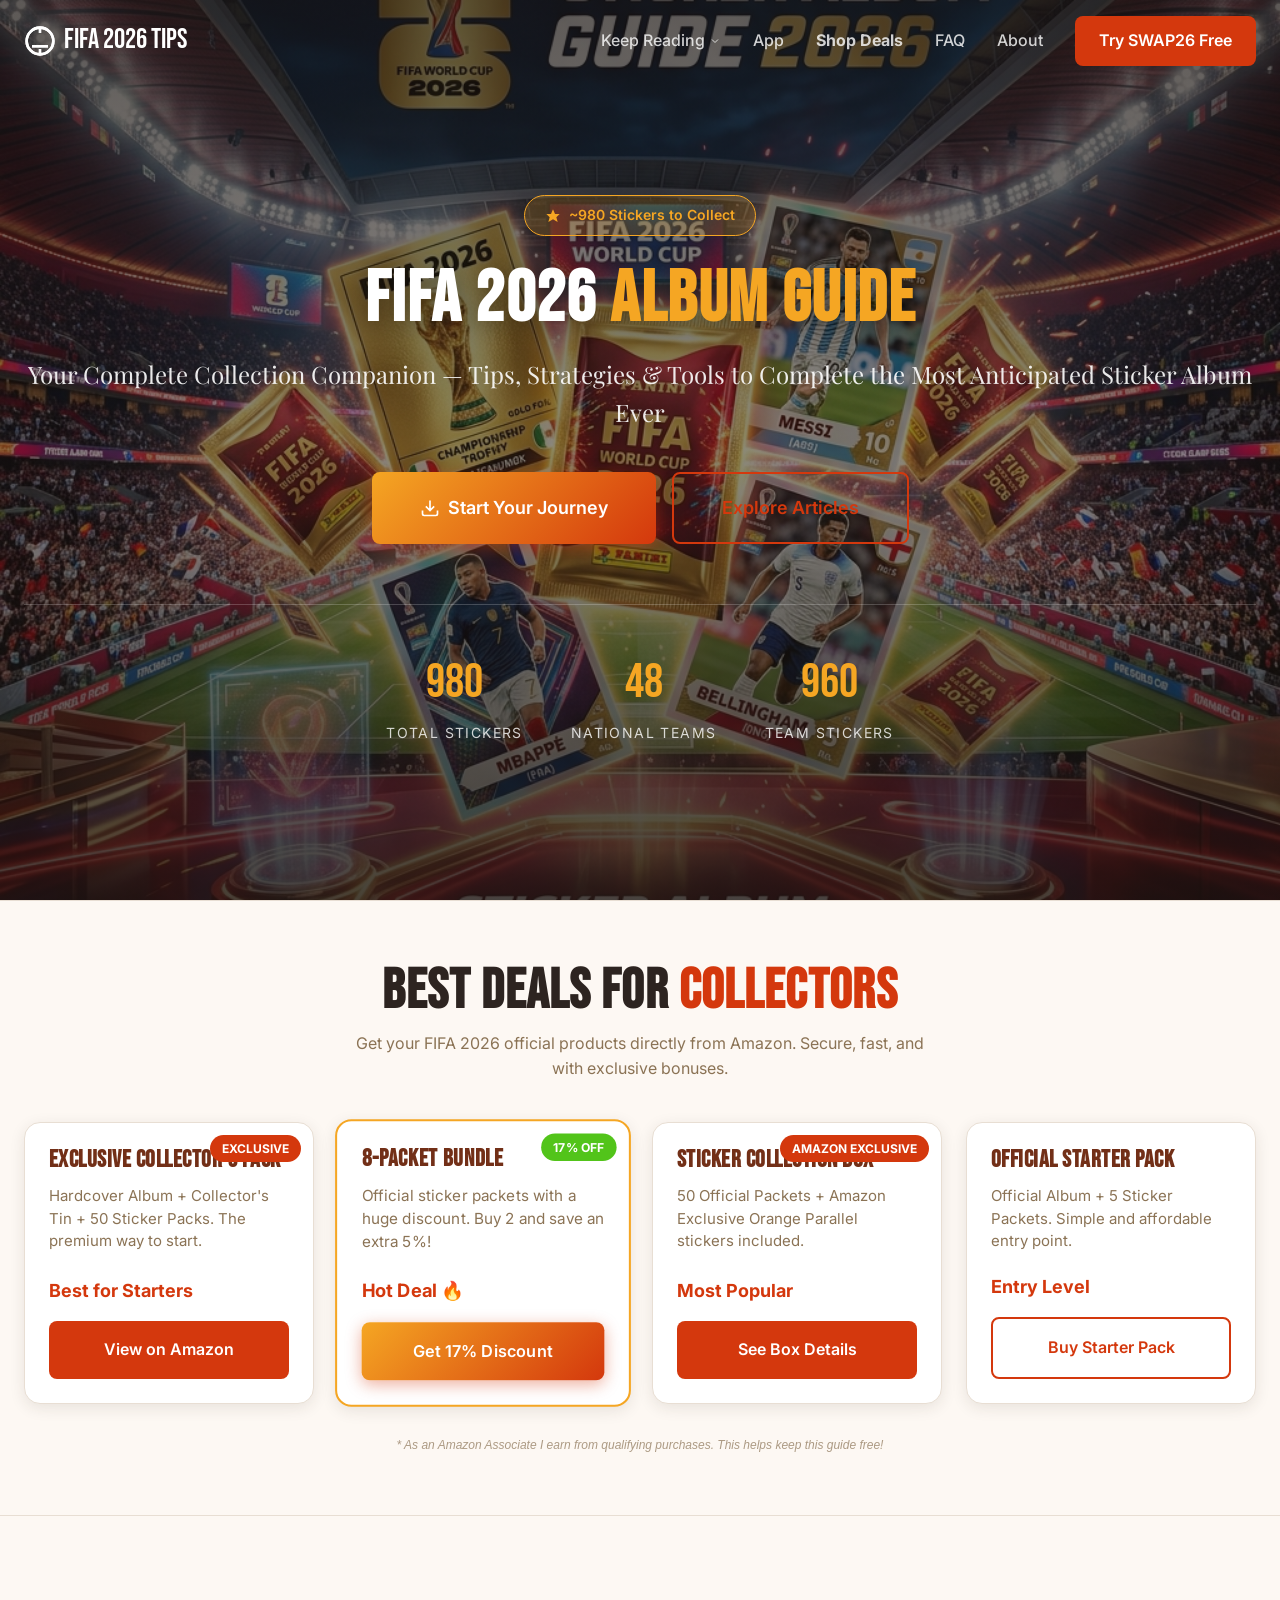
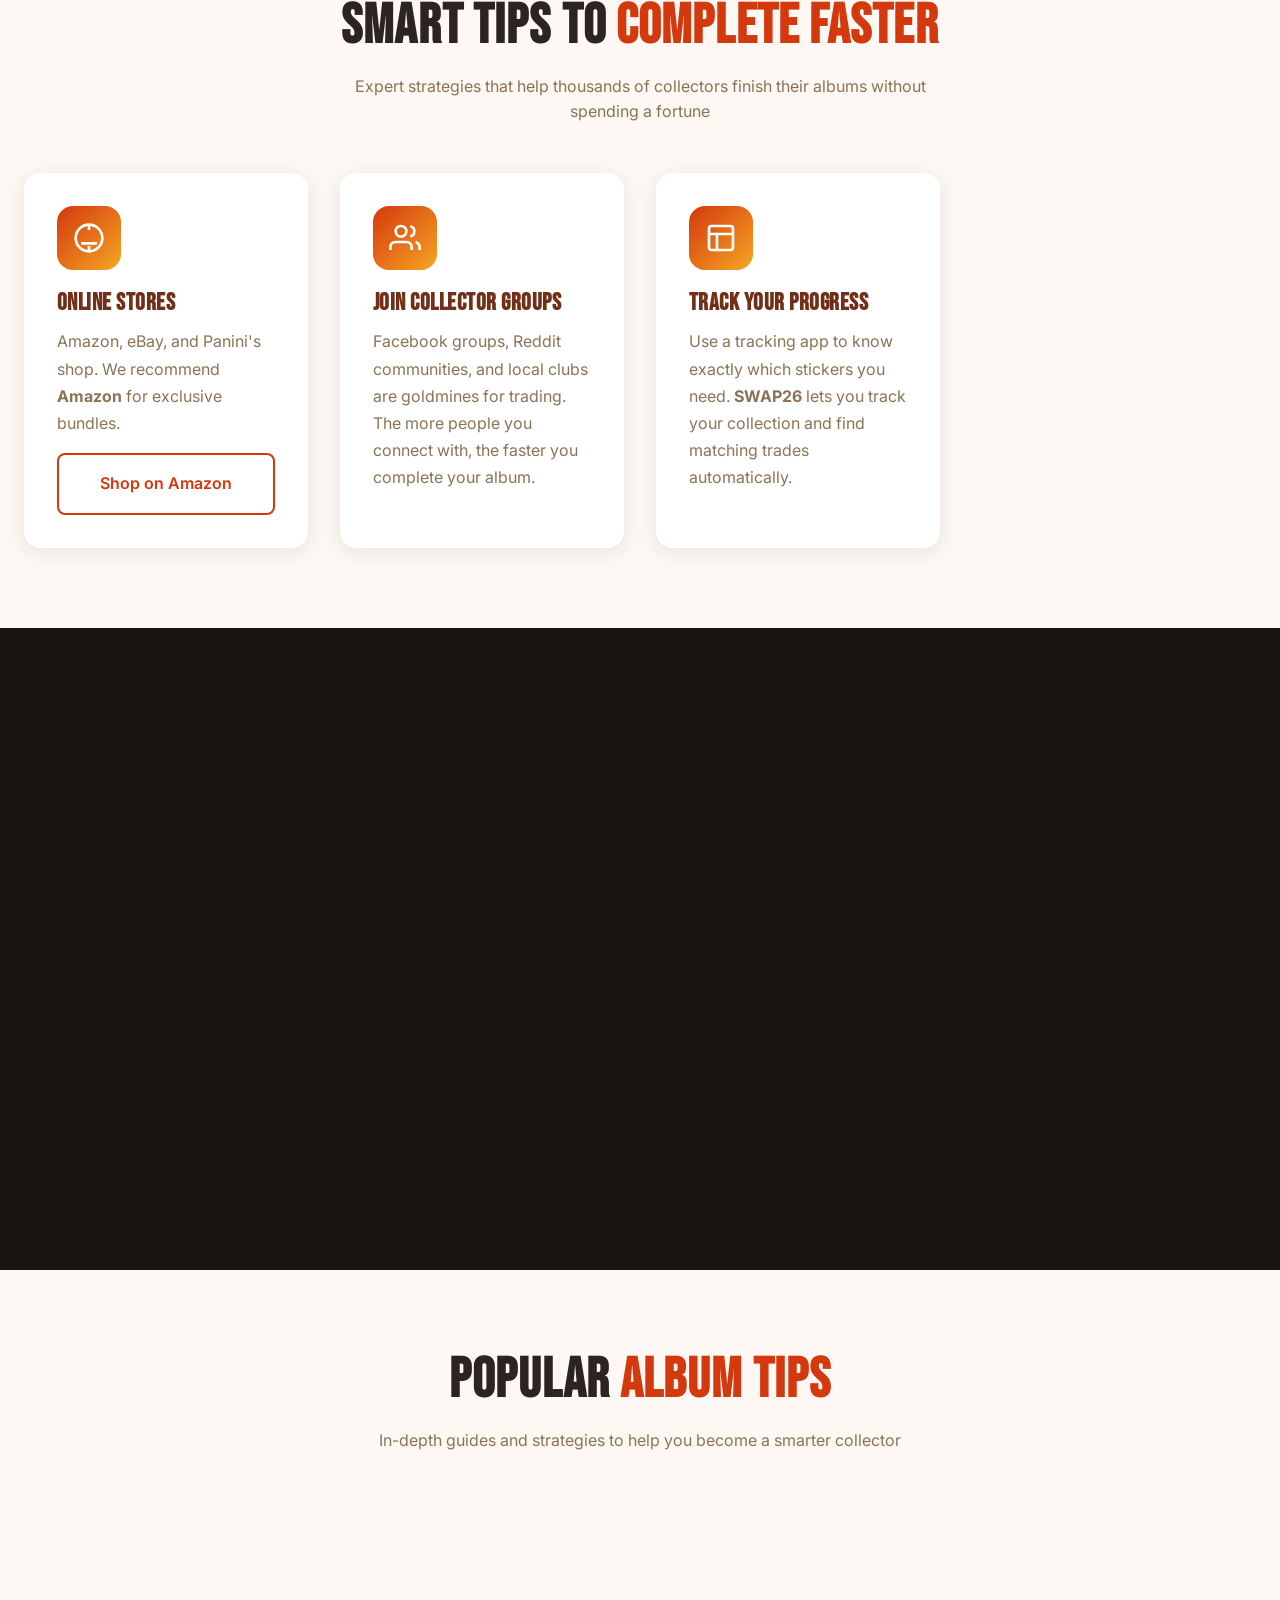
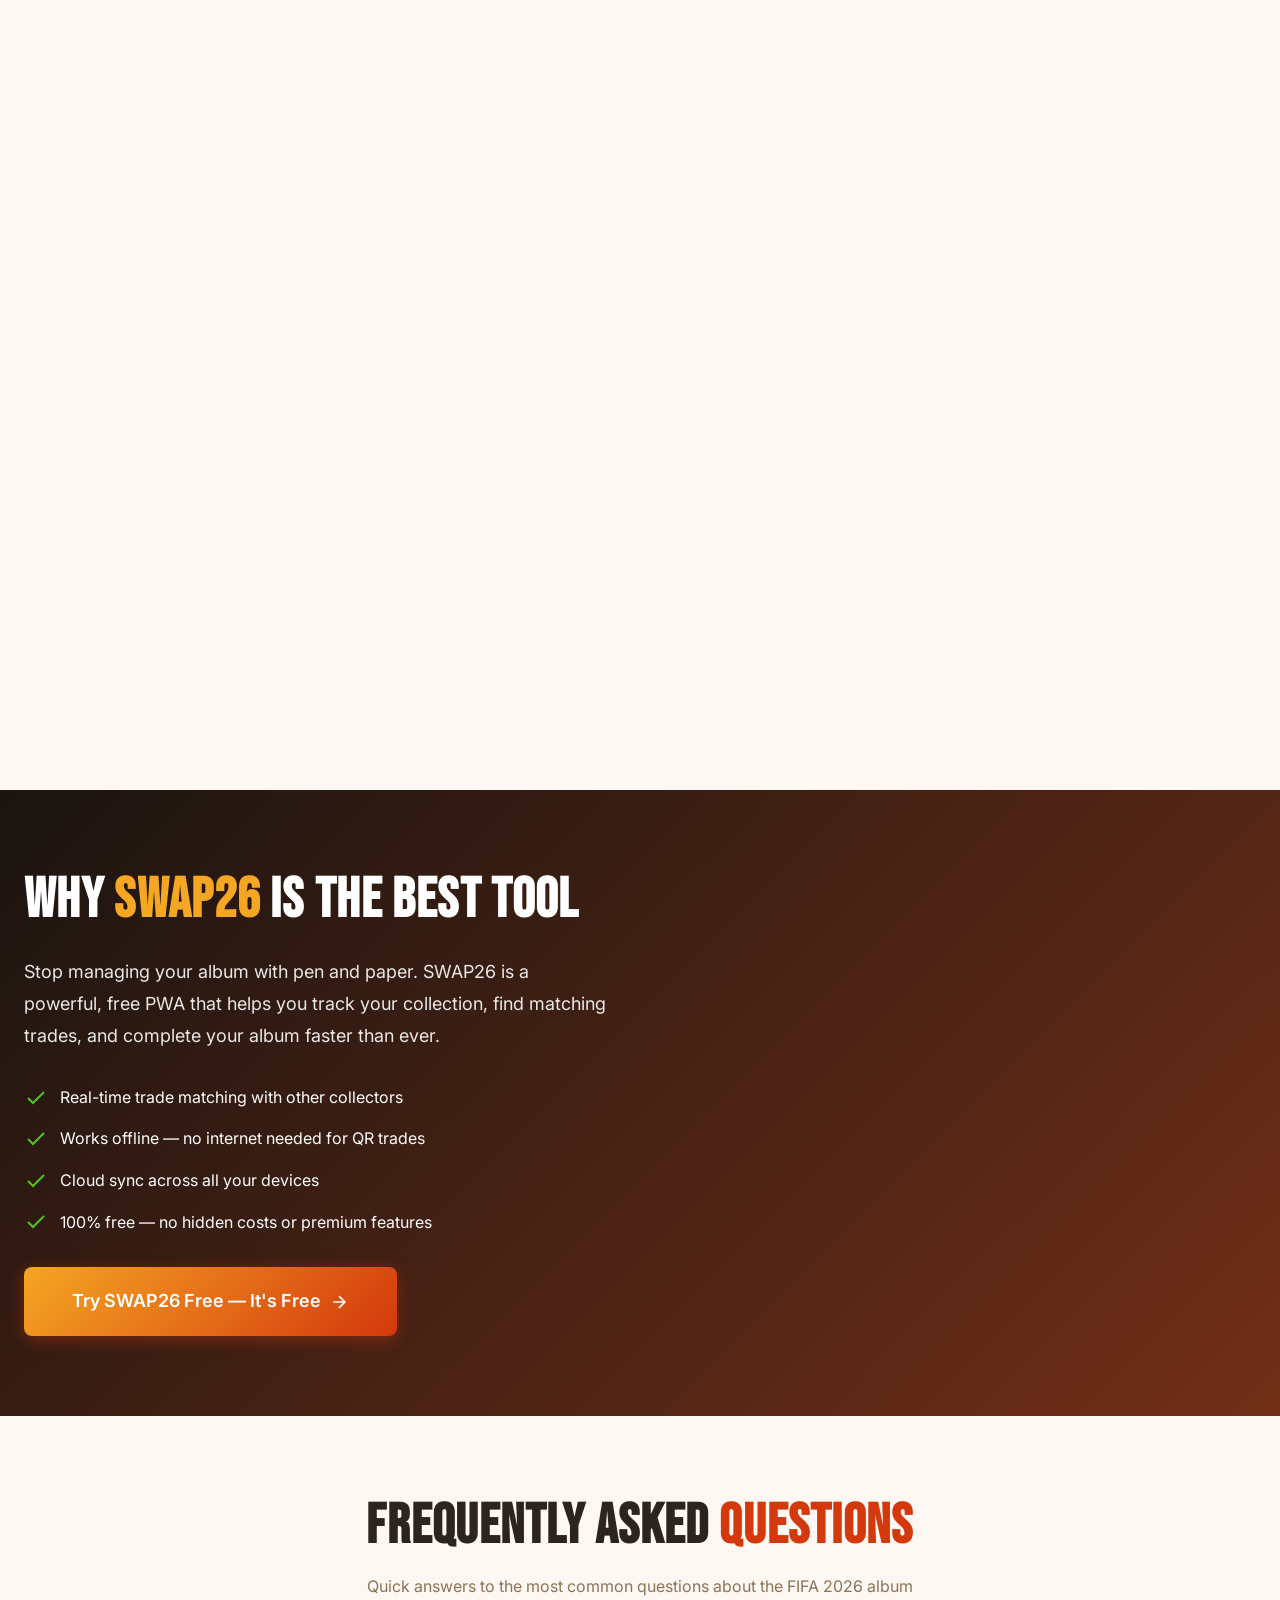
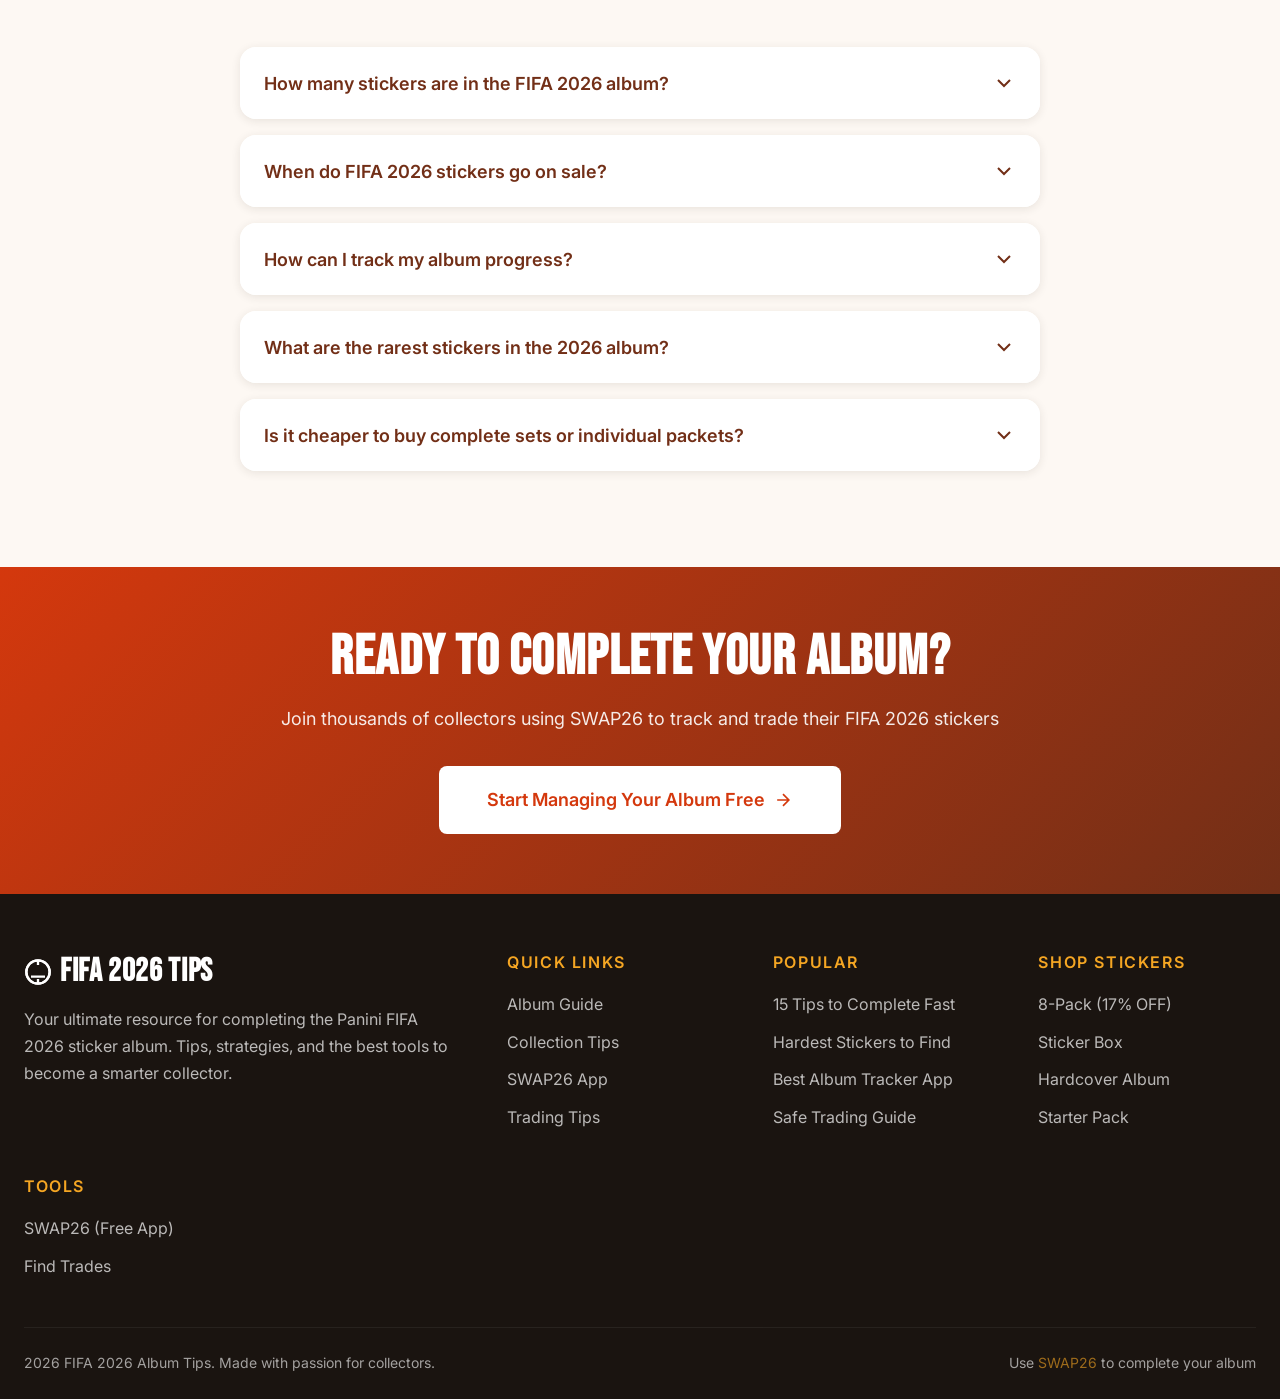
==== commit 302eb709: "Global integration of Amazon purchase links in Navbar, Footer and Buy section" ====
--- a/index.html
+++ b/index.html
@@ -72,6 +72,7 @@
             </div>
           </div>
           <a href="#app" class="navbar__link">App</a>
+          <a href="#shop" class="navbar__link text-accent-color" style="font-weight: 700;">Shop Deals</a>
           <a href="#faq" class="navbar__link">FAQ</a>
           <a href="https://swap26.pages.dev/info" class="navbar__link">About</a>
         </div>
@@ -202,10 +203,11 @@
       <div class="tips-grid">
         <div class="tip-card">
           <div class="tip-card__icon">
-            <svg viewBox="0 0 24 24" fill="none" stroke="currentColor" stroke-width="2"><circle cx="12" cy="12" r="10"/><path d="M12 6v6l4 2"/></svg>
-          </div>
-          <h3 class="tip-card__title">Buy in Bulk Packs</h3>
-          <p class="tip-card__text">Purchase starter packs first, then buy individual packets of teams you need most. Focus on high-demand teams like Brazil, Argentina, and USA for easier trading.</p>
+            <svg viewBox="0 0 24 24" fill="none" stroke="currentColor" stroke-width="2"><circle cx="12" cy="12" r="10"/><path d="M12 2v4m0 12v4m-6-6h12" stroke="currentColor" stroke-width="2" fill="none"/></svg>
+          </div>
+          <h3 class="tip-card__title">Online Stores</h3>
+          <p class="tip-card__text">Amazon, eBay, and Panini's shop. We recommend <strong>Amazon</strong> for exclusive bundles.</p>
+          <a href="https://www.amazon.com/-/es/Panini-World-Cup-2026-calcoman%C3%ADas/dp/B0GN252KHJ?tag=swap26-20" target="_blank" class="btn btn--outline" style="margin-top: 16px; width: 100%;">Shop on Amazon</a>
         </div>
         
         <div class="tip-card">
@@ -526,6 +528,15 @@
           </ul>
         </div>
         
+        <div class="footer__column">
+          <h4>Shop Stickers</h4>
+          <ul>
+            <li><a href="https://www.amazon.com/-/es/Panini-World-Cup-2026-calcoman%C3%ADas/dp/B0GN252KHJ?tag=swap26-20" target="_blank">8-Pack (17% OFF)</a></li>
+            <li><a href="https://www.amazon.com/-/es/2026-Panini-FIFA-Copa-Mundo/dp/B0G3Y89LW9?tag=swap26-20" target="_blank">Sticker Box</a></li>
+            <li><a href="https://www.amazon.com/-/es/Colecci%C3%B3n-calcoman%C3%ADas-exclusivo-coleccionistas-paquetes/dp/B0GQK3FGVG?tag=swap26-20" target="_blank">Hardcover Album</a></li>
+            <li><a href="https://www.amazon.com/-/es/Paquete-inicio-calcoman%C3%ADas-Mundial-Panini/dp/B0GQJVW3V1?tag=swap26-20" target="_blank">Starter Pack</a></li>
+          </ul>
+        </div>
         <div class="footer__column">
           <h4>Tools</h4>
           <ul>
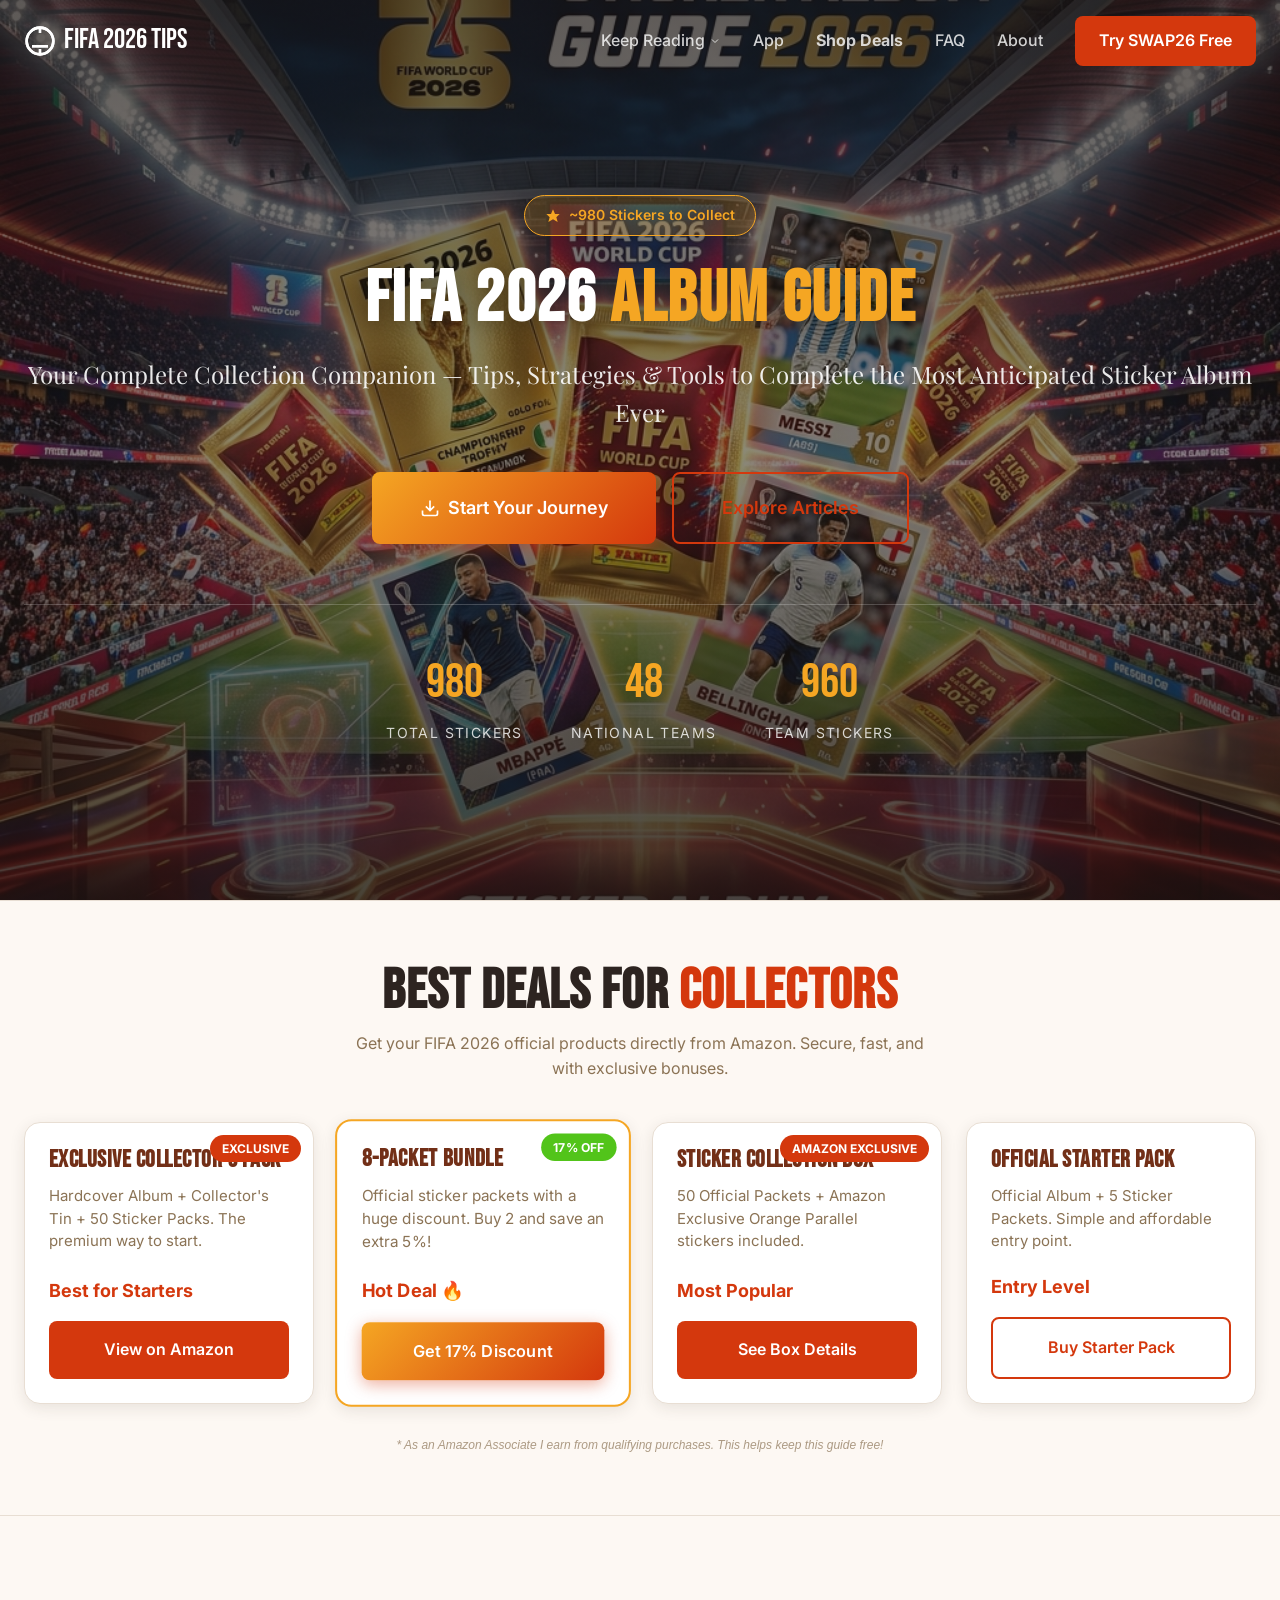
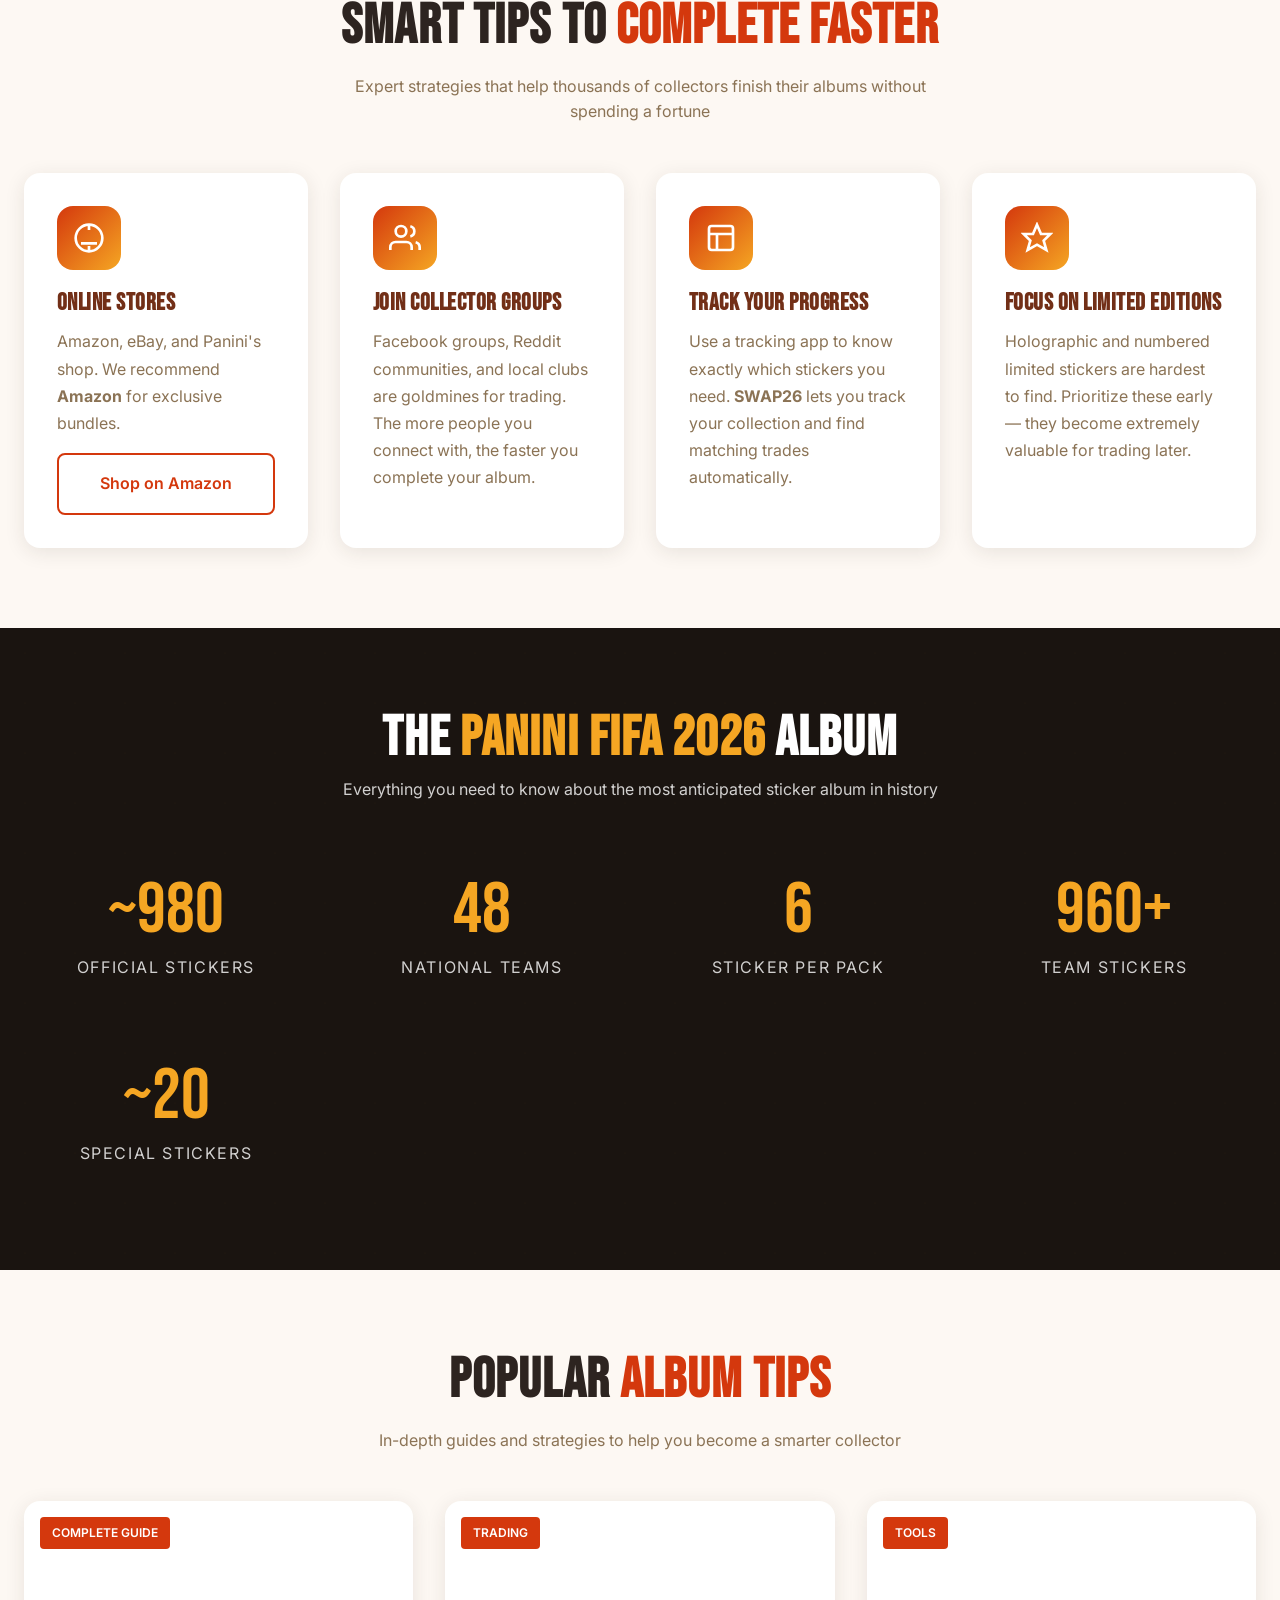
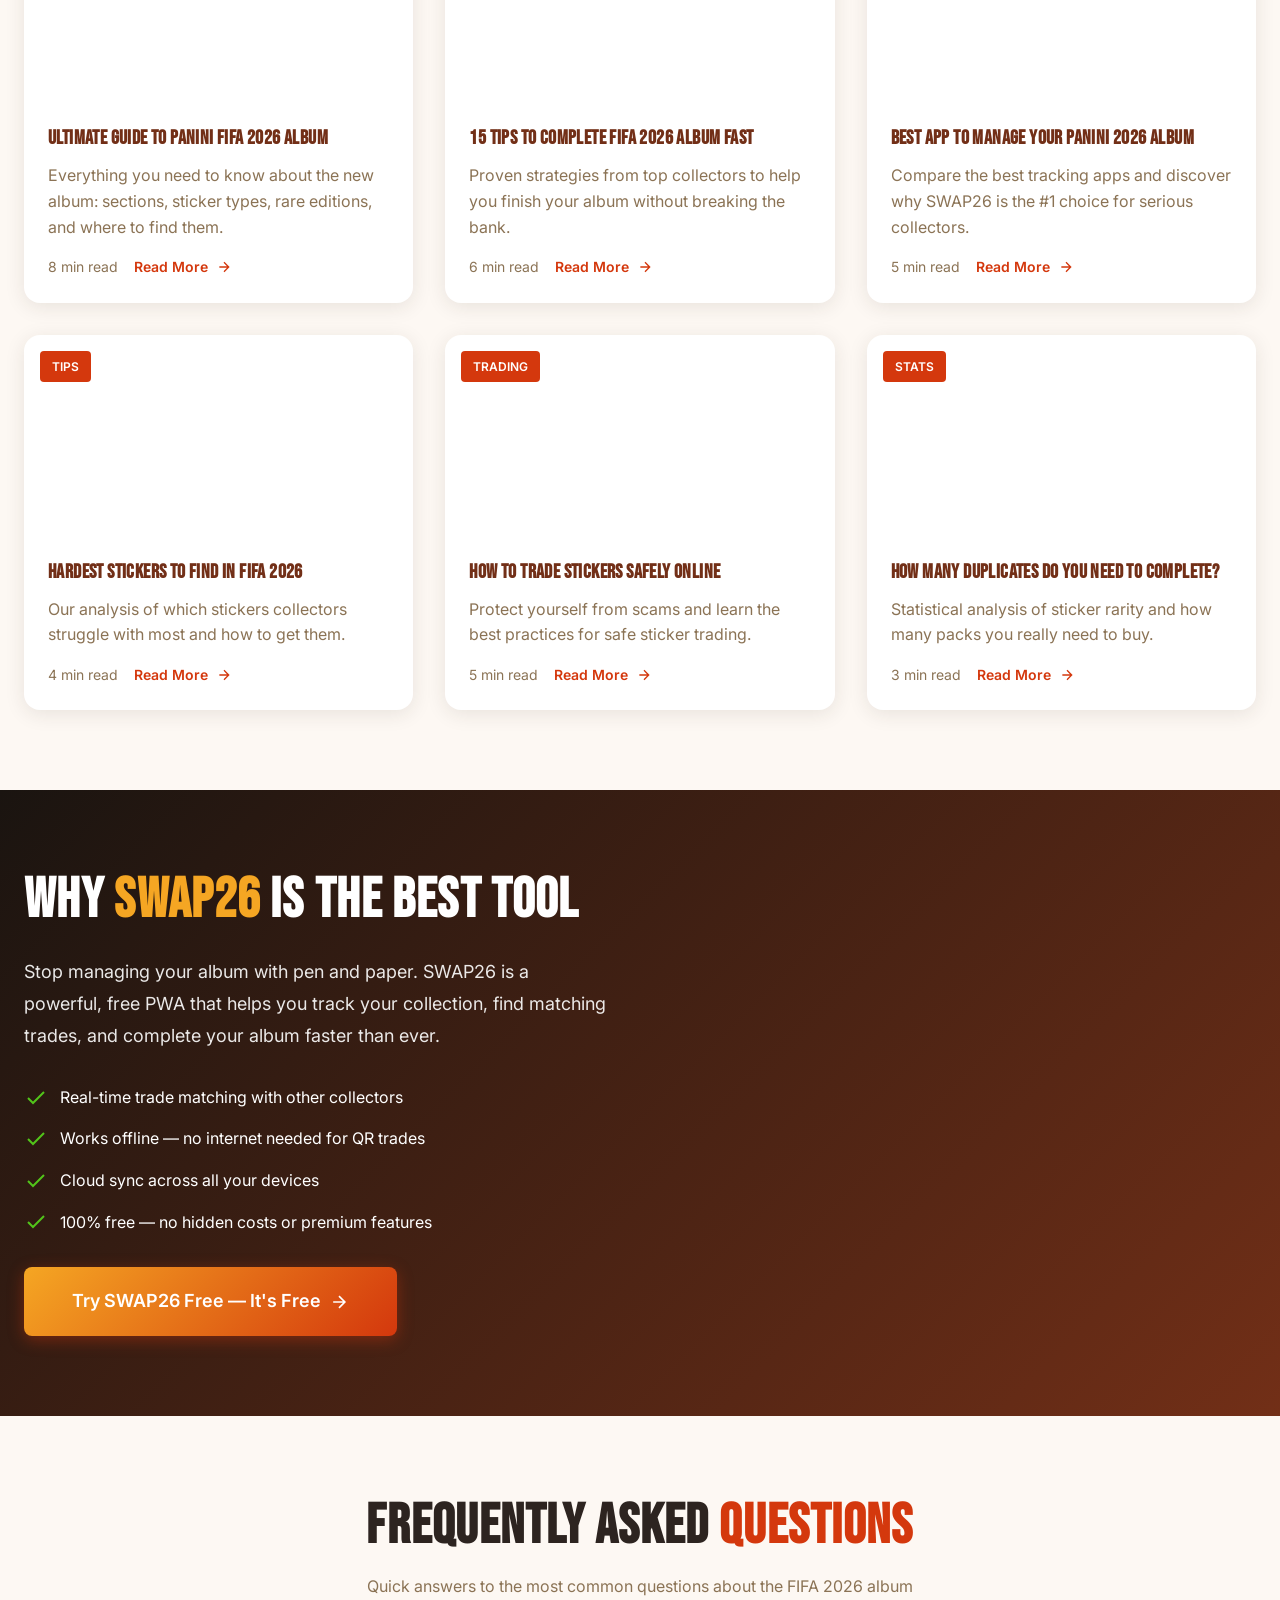
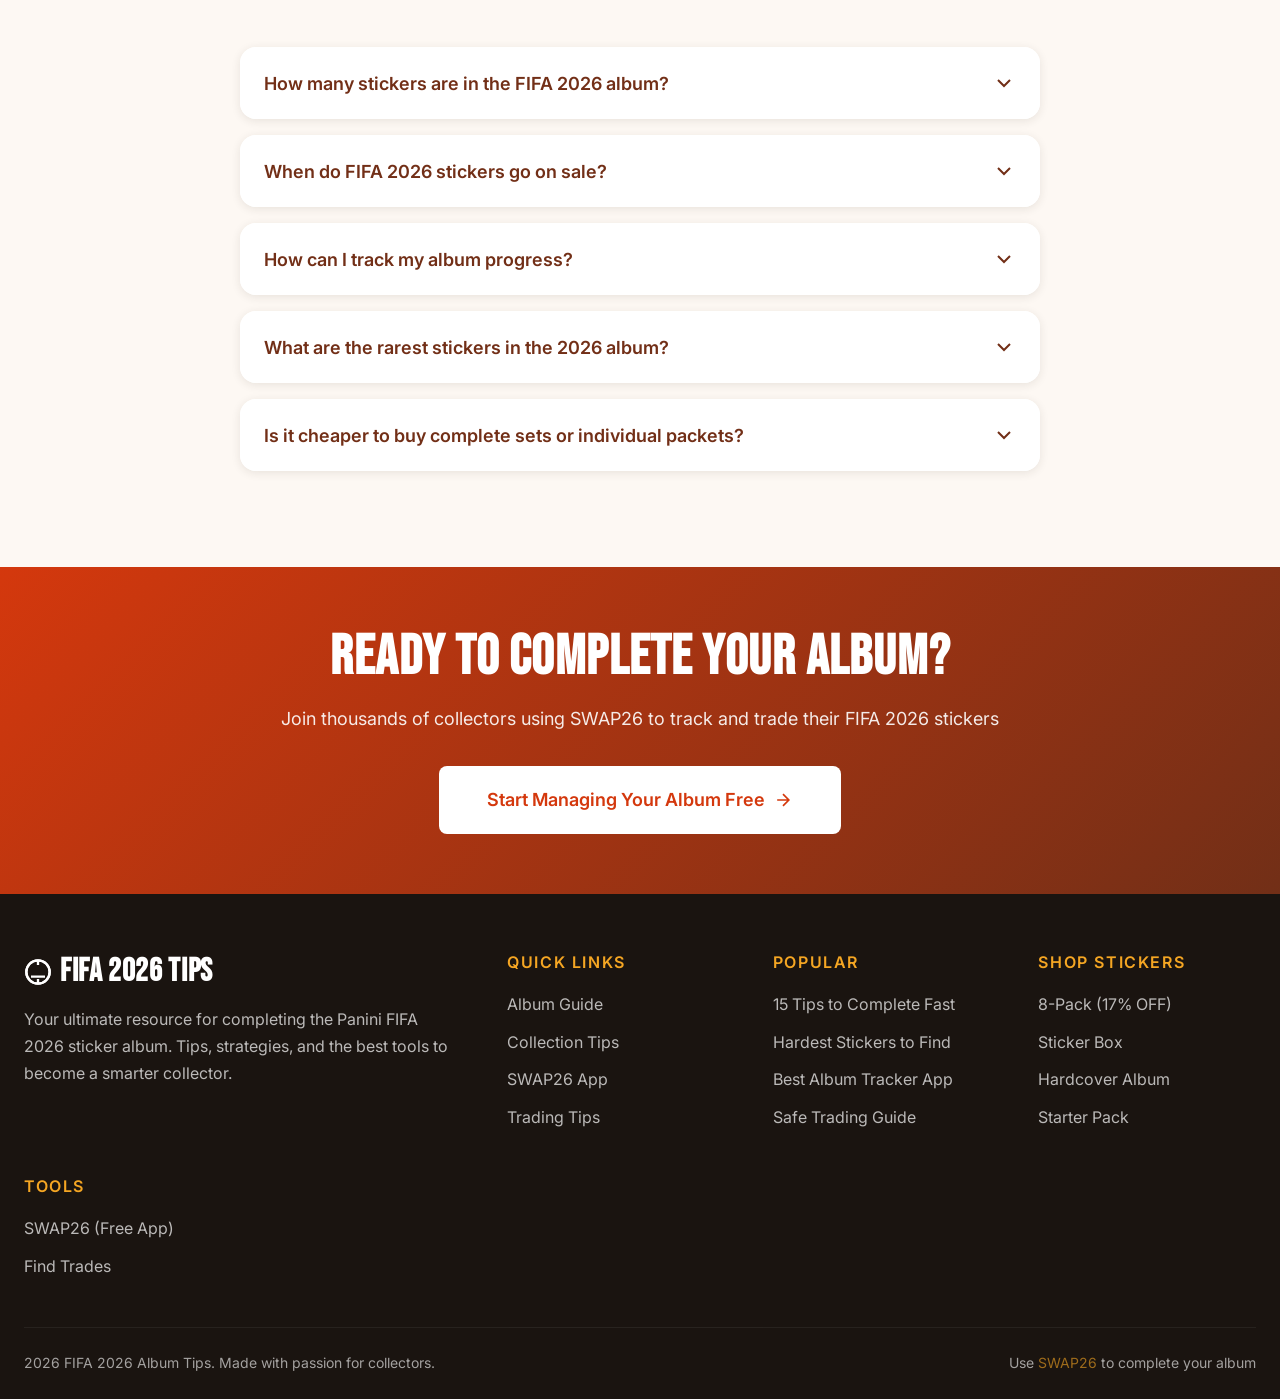
==== commit 91675fab: "Cleanup animations across all pages" ====
--- a/index.html
+++ b/index.html
@@ -226,7 +226,7 @@
           <p class="tip-card__text">Use a tracking app to know exactly which stickers you need. <strong>SWAP26</strong> lets you track your collection and find matching trades automatically.</p>
         </div>
         
-        <div class="tip-card fade-up stagger-4">
+        <div class="tip-card">
           <div class="tip-card__icon">
             <svg viewBox="0 0 24 24" fill="none" stroke="currentColor" stroke-width="2"><polygon points="12,2 15,9 22,9 17,14 19,21 12,17 5,21 7,14 2,9 9,9"/></svg>
           </div>
@@ -240,29 +240,29 @@
   <!-- Album Stats Section -->
   <section class="section stats-section">
     <div class="container">
-      <div class="text-center fade-up" style="margin-bottom: 48px;">
+      <div class="text-center" style="margin-bottom: 48px;">
         <h2>THE <span style="color: var(--accent);">PANINI FIFA 2026</span> ALBUM</h2>
         <p style="opacity: 0.8; margin-top: 8px;">Everything you need to know about the most anticipated sticker album in history</p>
       </div>
       
       <div class="stats-grid">
-        <div class="stat-item fade-up stagger-1">
+        <div class="stat-item">
           <div class="stat-item__value">~980</div>
           <div class="stat-item__label">Official Stickers</div>
         </div>
-        <div class="stat-item fade-up stagger-2">
+        <div class="stat-item">
           <div class="stat-item__value">48</div>
           <div class="stat-item__label">National Teams</div>
         </div>
-        <div class="stat-item fade-up stagger-3">
+        <div class="stat-item">
           <div class="stat-item__value">6</div>
           <div class="stat-item__label">Sticker per Pack</div>
         </div>
-        <div class="stat-item fade-up stagger-4">
+        <div class="stat-item">
           <div class="stat-item__value">960+</div>
           <div class="stat-item__label">Team Stickers</div>
         </div>
-        <div class="stat-item fade-up stagger-5">
+        <div class="stat-item">
           <div class="stat-item__value">~20</div>
           <div class="stat-item__label">Special Stickers</div>
         </div>
@@ -279,7 +279,7 @@
       </div>
       
       <div class="articles-grid">
-        <article class="article-card fade-up stagger-1">
+        <article class="article-card">
           <div class="article-card__image">
             <img src="./imgs/album-stats.png" alt="FIFA 2026 Album Guide" loading="lazy" onerror="this.style.display='none'">
             <span class="article-card__category">Complete Guide</span>
@@ -294,7 +294,7 @@
           </div>
         </article>
         
-        <article class="article-card fade-up stagger-2">
+        <article class="article-card">
           <div class="article-card__image">
             <img src="./imgs/trading-hero.png" alt="Trading Tips" loading="lazy" onerror="this.style.display='none'">
             <span class="article-card__category">Trading</span>
@@ -309,7 +309,7 @@
           </div>
         </article>
         
-        <article class="article-card fade-up stagger-3">
+        <article class="article-card">
           <div class="article-card__image">
             <img src="./imgs/swap26-dashboard.png" alt="SWAP26 App" loading="lazy" onerror="this.style.display='none'">
             <span class="article-card__category">Tools</span>
@@ -324,7 +324,7 @@
           </div>
         </article>
         
-        <article class="article-card fade-up stagger-4">
+        <article class="article-card">
           <div class="article-card__image">
             <img src="./imgs/hero-badge.png" alt="Rare Stickers" loading="lazy" onerror="this.style.display='none'">
             <span class="article-card__category">Tips</span>
@@ -339,7 +339,7 @@
           </div>
         </article>
         
-        <article class="article-card fade-up stagger-5">
+        <article class="article-card">
           <div class="article-card__image">
             <img src="./imgs/trading-hero.png" alt="Safe Trading" loading="lazy" onerror="this.style.display='none'">
             <span class="article-card__category">Trading</span>
@@ -354,7 +354,7 @@
           </div>
         </article>
         
-        <article class="article-card fade-up stagger-6">
+        <article class="article-card">
           <div class="article-card__image">
             <img src="./imgs/album-stats.png" alt="Duplicates" loading="lazy" onerror="this.style.display='none'">
             <span class="article-card__category">Stats</span>
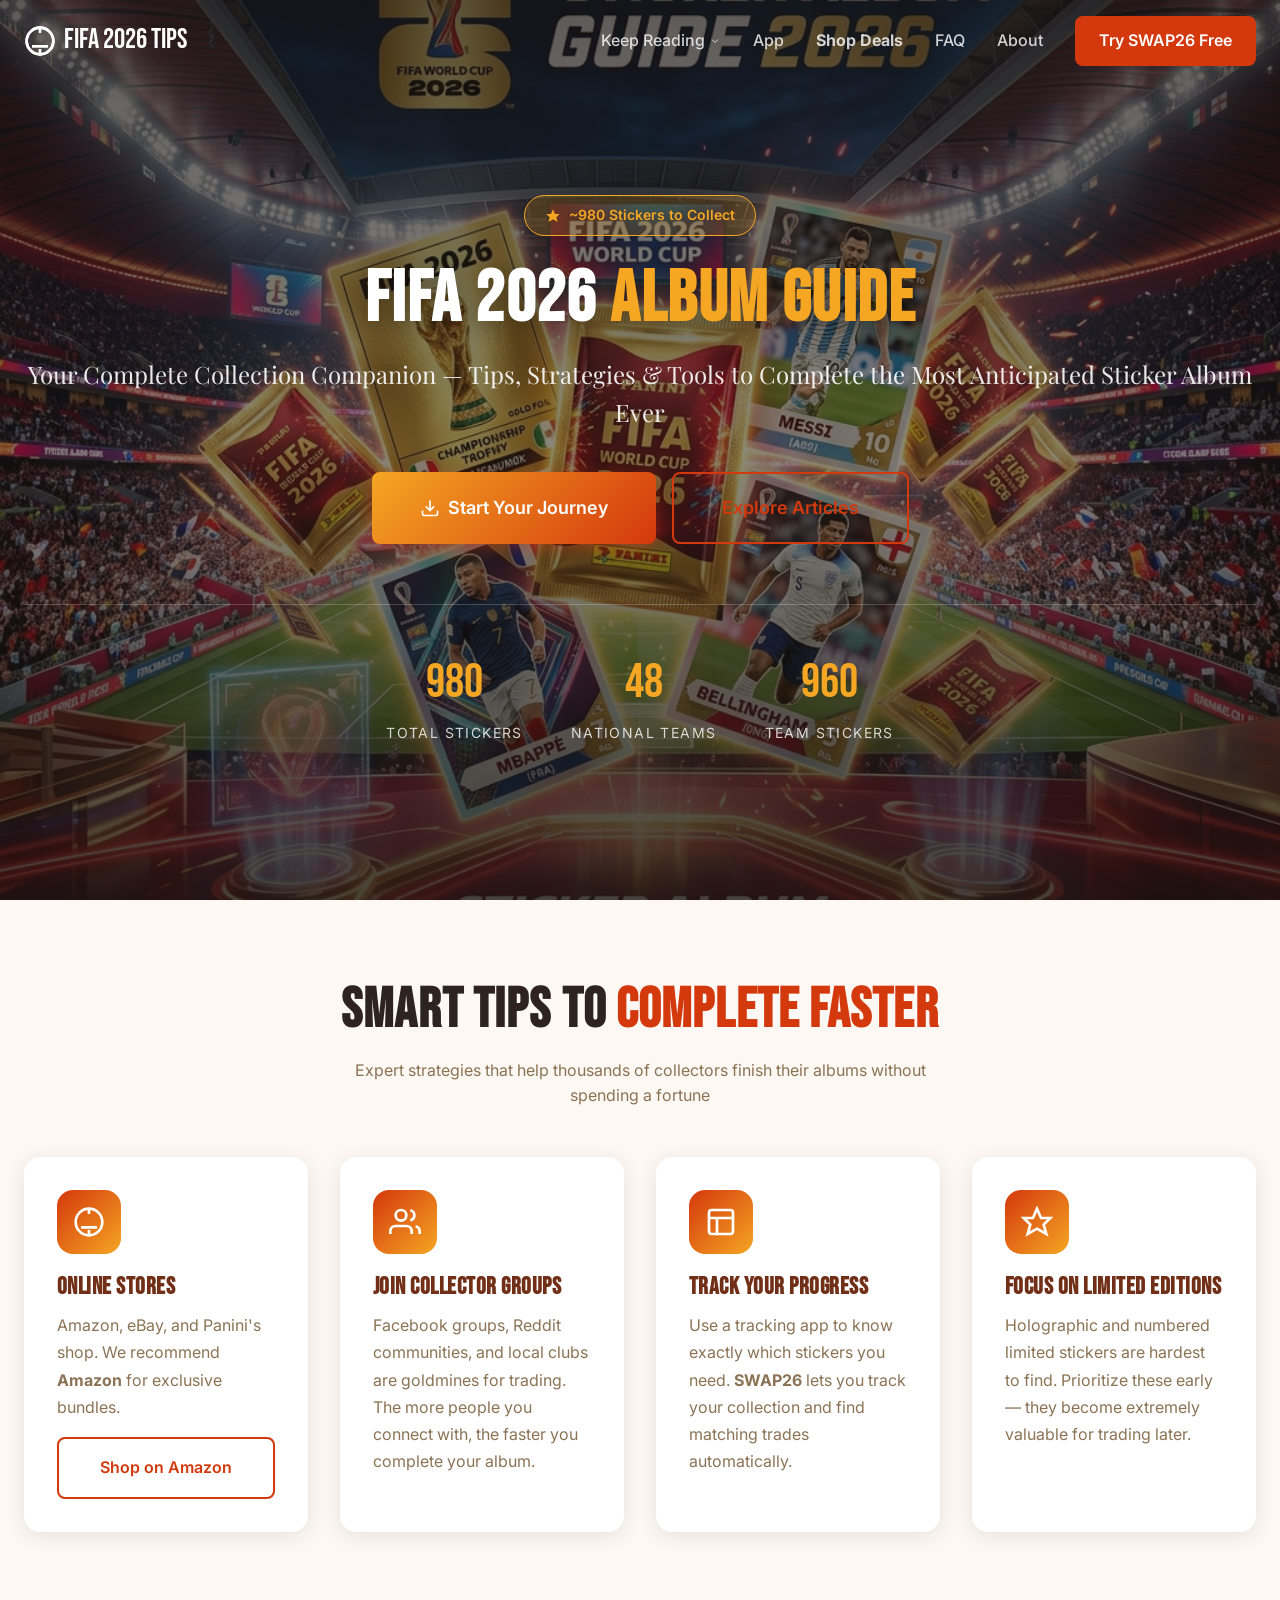
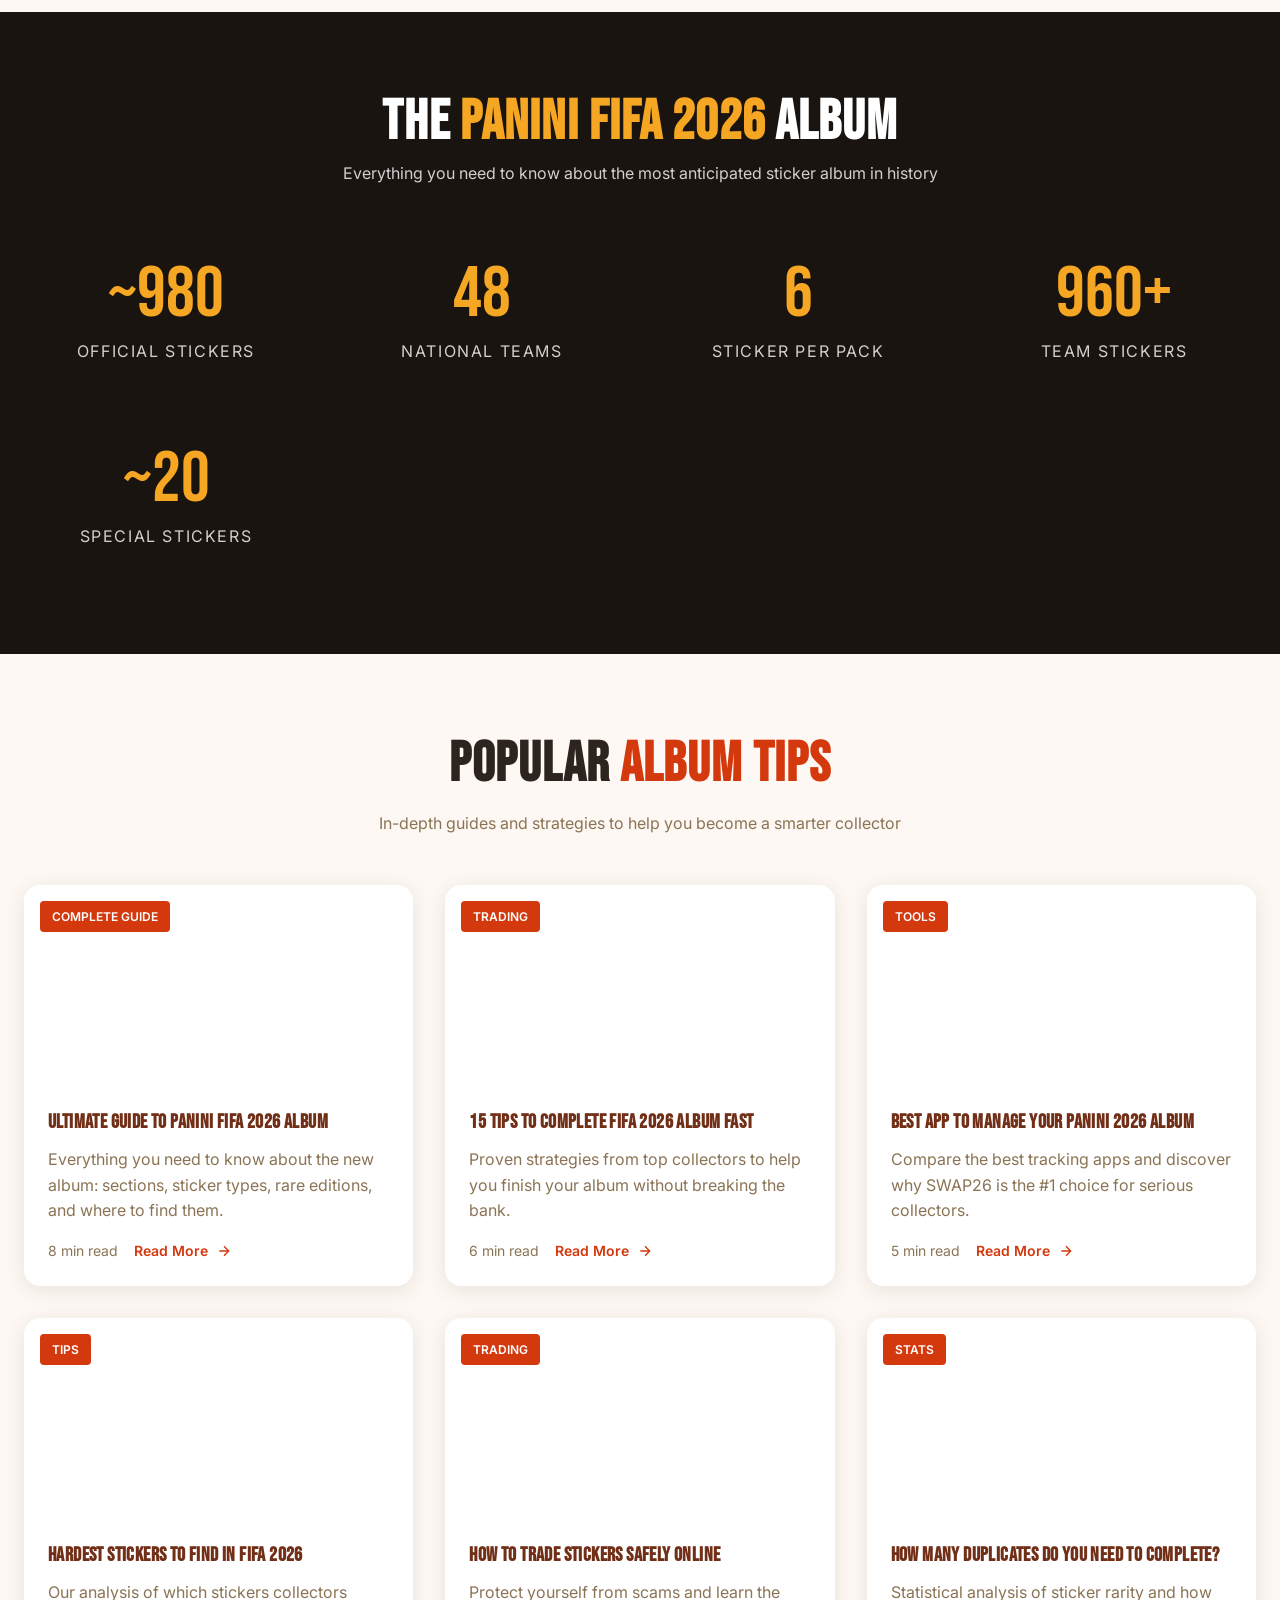
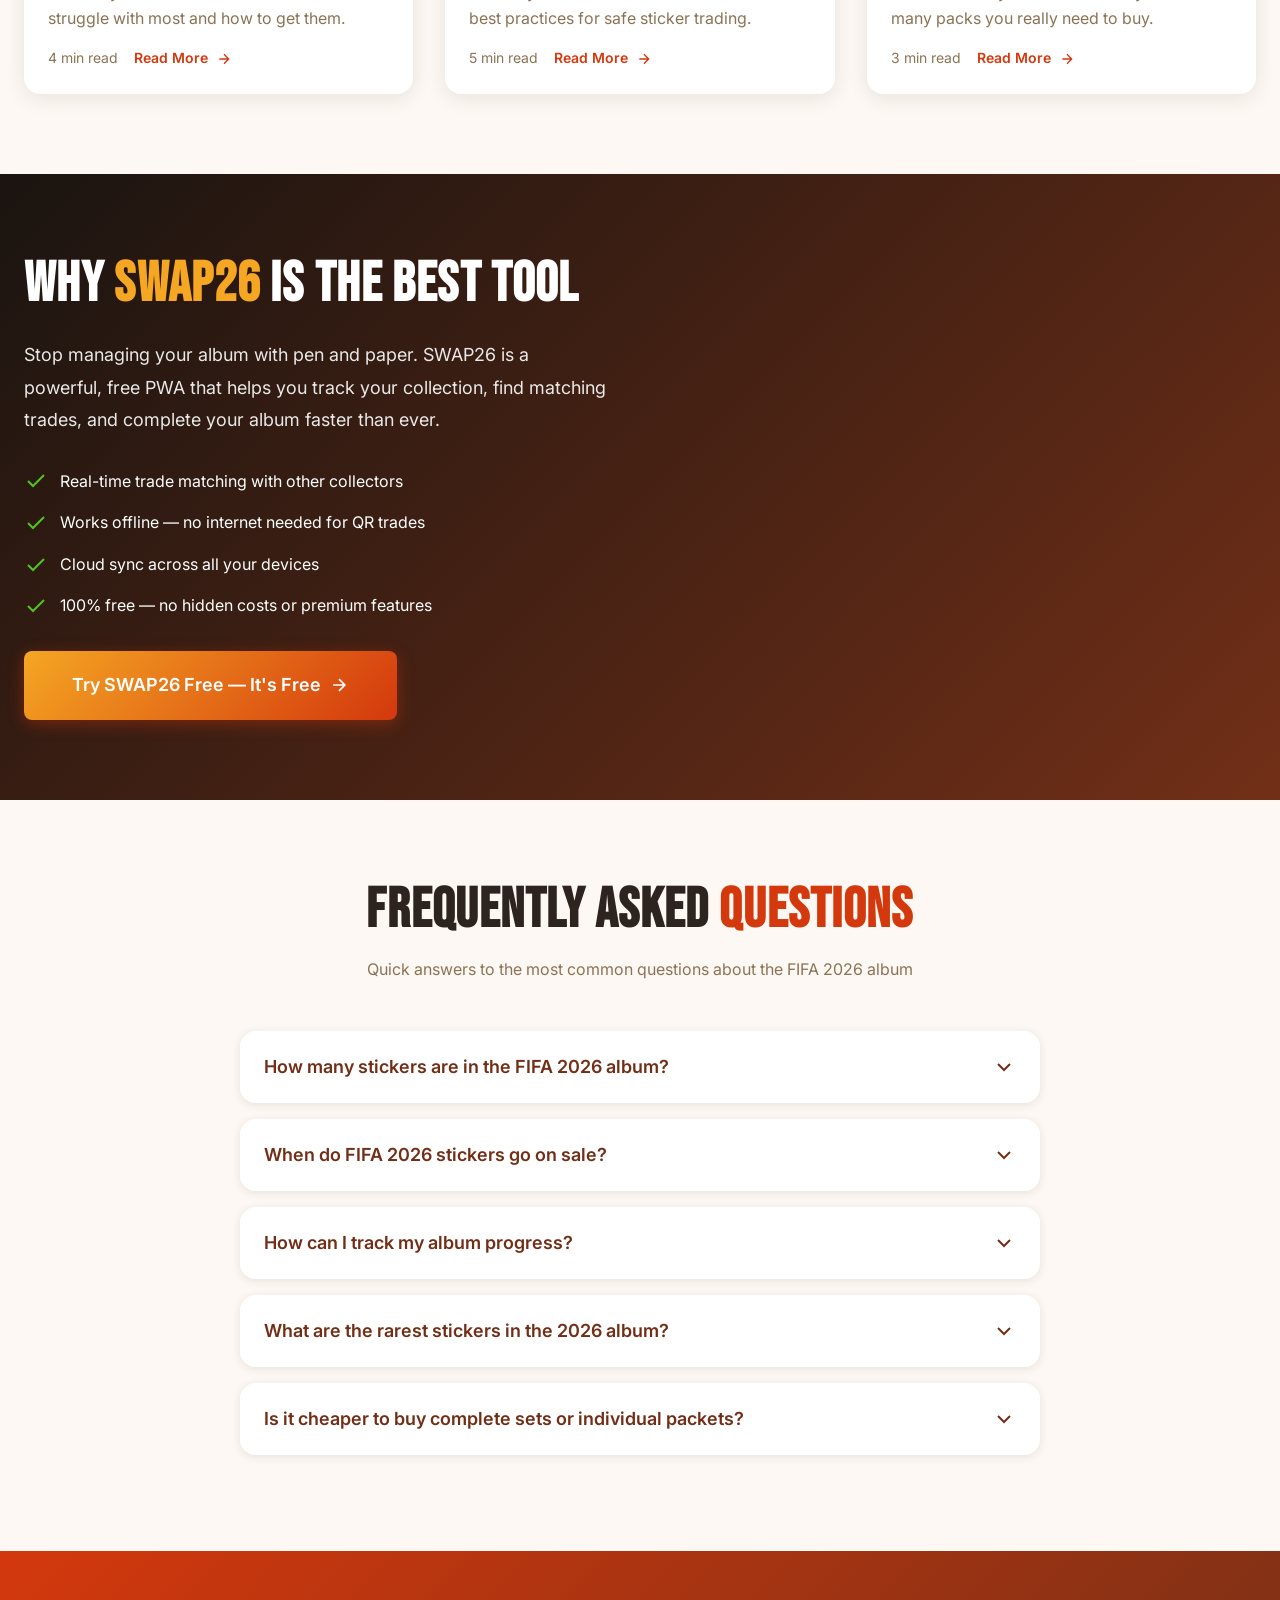
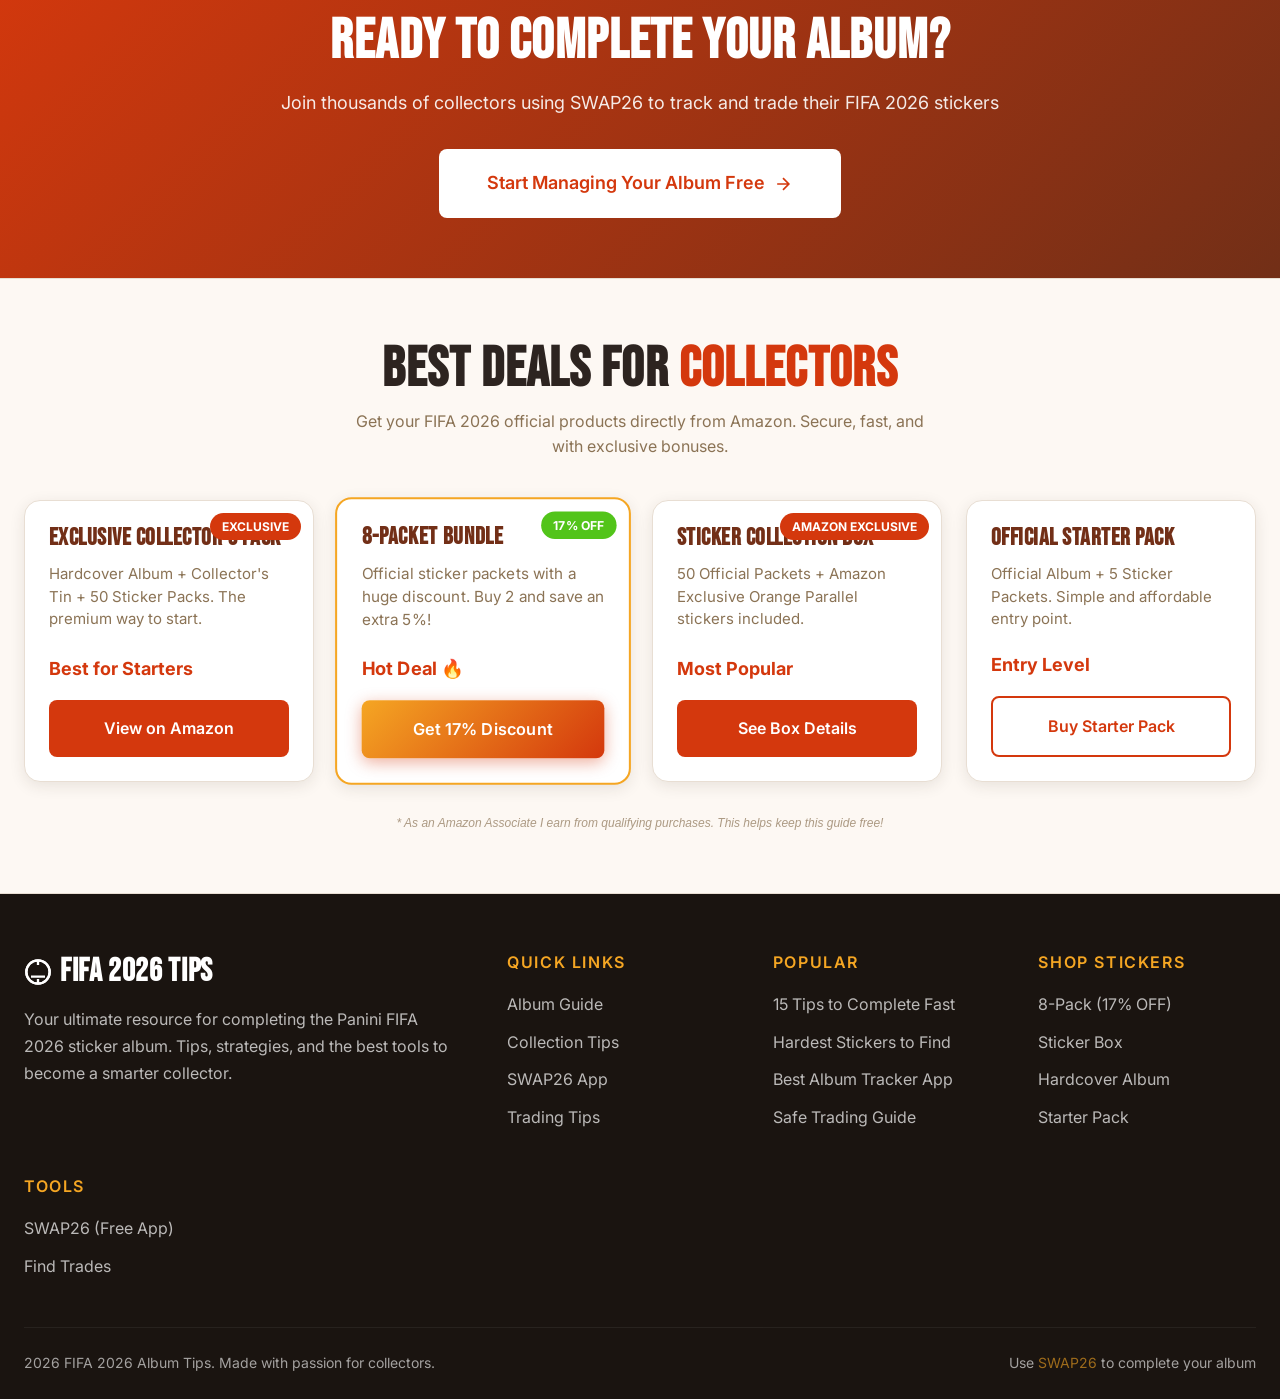
==== commit f2dabac9: "Move shop section to bottom of landing page and final layout fixes" ====
--- a/index.html
+++ b/index.html
@@ -136,8 +136,314 @@
     </div>
   </section>
 
+
+
+  <!-- Featured Tips Section -->
+  <section id="tips" class="section">
+    <div class="container">
+      <div class="text-center">
+        <h2>SMART TIPS TO <span class="text-primary">COMPLETE FASTER</span></h2>
+        <p style="max-width: 600px; margin: 16px auto 0; color: var(--text-muted);">Expert strategies that help thousands of collectors finish their albums without spending a fortune</p>
+      </div>
+      
+      <div class="tips-grid">
+        <div class="tip-card">
+          <div class="tip-card__icon">
+            <svg viewBox="0 0 24 24" fill="none" stroke="currentColor" stroke-width="2"><circle cx="12" cy="12" r="10"/><path d="M12 2v4m0 12v4m-6-6h12" stroke="currentColor" stroke-width="2" fill="none"/></svg>
+          </div>
+          <h3 class="tip-card__title">Online Stores</h3>
+          <p class="tip-card__text">Amazon, eBay, and Panini's shop. We recommend <strong>Amazon</strong> for exclusive bundles.</p>
+          <a href="https://www.amazon.com/-/es/Panini-World-Cup-2026-calcoman%C3%ADas/dp/B0GN252KHJ?tag=swap26-20" target="_blank" class="btn btn--outline" style="margin-top: 16px; width: 100%;">Shop on Amazon</a>
+        </div>
+        
+        <div class="tip-card">
+          <div class="tip-card__icon">
+            <svg viewBox="0 0 24 24" fill="none" stroke="currentColor" stroke-width="2"><path d="M17 21v-2a4 4 0 0 0-4-4H5a4 4 0 0 0-4 4v2"/><circle cx="9" cy="7" r="4"/><path d="M23 21v-2a4 4 0 0 0-3-3.87M16 3.13a4 4 0 0 1 0 7.75"/></svg>
+          </div>
+          <h3 class="tip-card__title">Join Collector Groups</h3>
+          <p class="tip-card__text">Facebook groups, Reddit communities, and local clubs are goldmines for trading. The more people you connect with, the faster you complete your album.</p>
+        </div>
+        
+        <div class="tip-card">
+          <div class="tip-card__icon">
+            <svg viewBox="0 0 24 24" fill="none" stroke="currentColor" stroke-width="2"><rect x="3" y="3" width="18" height="18" rx="2"/><path d="M3 9h18M9 21V9"/></svg>
+          </div>
+          <h3 class="tip-card__title">Track Your Progress</h3>
+          <p class="tip-card__text">Use a tracking app to know exactly which stickers you need. <strong>SWAP26</strong> lets you track your collection and find matching trades automatically.</p>
+        </div>
+        
+        <div class="tip-card">
+          <div class="tip-card__icon">
+            <svg viewBox="0 0 24 24" fill="none" stroke="currentColor" stroke-width="2"><polygon points="12,2 15,9 22,9 17,14 19,21 12,17 5,21 7,14 2,9 9,9"/></svg>
+          </div>
+          <h3 class="tip-card__title">Focus on Limited Editions</h3>
+          <p class="tip-card__text">Holographic and numbered limited stickers are hardest to find. Prioritize these early — they become extremely valuable for trading later.</p>
+        </div>
+      </div>
+    </div>
+  </section>
+
+  <!-- Album Stats Section -->
+  <section class="section stats-section">
+    <div class="container">
+      <div class="text-center" style="margin-bottom: 48px;">
+        <h2>THE <span style="color: var(--accent);">PANINI FIFA 2026</span> ALBUM</h2>
+        <p style="opacity: 0.8; margin-top: 8px;">Everything you need to know about the most anticipated sticker album in history</p>
+      </div>
+      
+      <div class="stats-grid">
+        <div class="stat-item">
+          <div class="stat-item__value">~980</div>
+          <div class="stat-item__label">Official Stickers</div>
+        </div>
+        <div class="stat-item">
+          <div class="stat-item__value">48</div>
+          <div class="stat-item__label">National Teams</div>
+        </div>
+        <div class="stat-item">
+          <div class="stat-item__value">6</div>
+          <div class="stat-item__label">Sticker per Pack</div>
+        </div>
+        <div class="stat-item">
+          <div class="stat-item__value">960+</div>
+          <div class="stat-item__label">Team Stickers</div>
+        </div>
+        <div class="stat-item">
+          <div class="stat-item__value">~20</div>
+          <div class="stat-item__label">Special Stickers</div>
+        </div>
+      </div>
+    </div>
+  </section>
+
+  <!-- Articles Section -->
+  <section id="guide" class="section">
+    <div class="container">
+      <div class="text-center">
+        <h2>POPULAR <span class="text-primary">ALBUM TIPS</span></h2>
+        <p style="max-width: 600px; margin: 16px auto 0; color: var(--text-muted);">In-depth guides and strategies to help you become a smarter collector</p>
+      </div>
+      
+      <div class="articles-grid">
+        <article class="article-card">
+          <div class="article-card__image">
+            <img src="./imgs/album-stats.png" alt="FIFA 2026 Album Guide" loading="lazy" onerror="this.style.display='none'">
+            <span class="article-card__category">Complete Guide</span>
+          </div>
+          <div class="article-card__content">
+            <h3 class="article-card__title">Ultimate Guide to Panini FIFA 2026 Album</h3>
+            <p class="article-card__excerpt">Everything you need to know about the new album: sections, sticker types, rare editions, and where to find them.</p>
+            <div class="article-card__meta">
+              <span>8 min read</span>
+              <a href="/guide/" class="article-card__read-more">Read More <svg viewBox="0 0 24 24" fill="none" stroke="currentColor" stroke-width="2"><path d="M5 12h14M12 5l7 7-7 7"/></svg></a>
+            </div>
+          </div>
+        </article>
+        
+        <article class="article-card">
+          <div class="article-card__image">
+            <img src="./imgs/trading-hero.png" alt="Trading Tips" loading="lazy" onerror="this.style.display='none'">
+            <span class="article-card__category">Trading</span>
+          </div>
+          <div class="article-card__content">
+            <h3 class="article-card__title">15 Tips to Complete FIFA 2026 Album Fast</h3>
+            <p class="article-card__excerpt">Proven strategies from top collectors to help you finish your album without breaking the bank.</p>
+            <div class="article-card__meta">
+              <span>6 min read</span>
+              <a href="/tips/" class="article-card__read-more">Read More <svg viewBox="0 0 24 24" fill="none" stroke="currentColor" stroke-width="2"><path d="M5 12h14M12 5l7 7-7 7"/></svg></a>
+            </div>
+          </div>
+        </article>
+        
+        <article class="article-card">
+          <div class="article-card__image">
+            <img src="./imgs/swap26-dashboard.png" alt="SWAP26 App" loading="lazy" onerror="this.style.display='none'">
+            <span class="article-card__category">Tools</span>
+          </div>
+          <div class="article-card__content">
+            <h3 class="article-card__title">Best App to Manage Your Panini 2026 Album</h3>
+            <p class="article-card__excerpt">Compare the best tracking apps and discover why SWAP26 is the #1 choice for serious collectors.</p>
+            <div class="article-card__meta">
+              <span>5 min read</span>
+              <a href="/app/" class="article-card__read-more">Read More <svg viewBox="0 0 24 24" fill="none" stroke="currentColor" stroke-width="2"><path d="M5 12h14M12 5l7 7-7 7"/></svg></a>
+            </div>
+          </div>
+        </article>
+        
+        <article class="article-card">
+          <div class="article-card__image">
+            <img src="./imgs/hero-badge.png" alt="Rare Stickers" loading="lazy" onerror="this.style.display='none'">
+            <span class="article-card__category">Tips</span>
+          </div>
+          <div class="article-card__content">
+            <h3 class="article-card__title">Hardest Stickers to Find in FIFA 2026</h3>
+            <p class="article-card__excerpt">Our analysis of which stickers collectors struggle with most and how to get them.</p>
+            <div class="article-card__meta">
+              <span>4 min read</span>
+              <a href="/tips/" class="article-card__read-more">Read More <svg viewBox="0 0 24 24" fill="none" stroke="currentColor" stroke-width="2"><path d="M5 12h14M12 5l7 7-7 7"/></svg></a>
+            </div>
+          </div>
+        </article>
+        
+        <article class="article-card">
+          <div class="article-card__image">
+            <img src="./imgs/trading-hero.png" alt="Safe Trading" loading="lazy" onerror="this.style.display='none'">
+            <span class="article-card__category">Trading</span>
+          </div>
+          <div class="article-card__content">
+            <h3 class="article-card__title">How to Trade Stickers Safely Online</h3>
+            <p class="article-card__excerpt">Protect yourself from scams and learn the best practices for safe sticker trading.</p>
+            <div class="article-card__meta">
+              <span>5 min read</span>
+              <a href="/trading/" class="article-card__read-more">Read More <svg viewBox="0 0 24 24" fill="none" stroke="currentColor" stroke-width="2"><path d="M5 12h14M12 5l7 7-7 7"/></svg></a>
+            </div>
+          </div>
+        </article>
+        
+        <article class="article-card">
+          <div class="article-card__image">
+            <img src="./imgs/album-stats.png" alt="Duplicates" loading="lazy" onerror="this.style.display='none'">
+            <span class="article-card__category">Stats</span>
+          </div>
+          <div class="article-card__content">
+            <h3 class="article-card__title">How Many Duplicates Do You Need to Complete?</h3>
+            <p class="article-card__excerpt">Statistical analysis of sticker rarity and how many packs you really need to buy.</p>
+            <div class="article-card__meta">
+              <span>3 min read</span>
+              <a href="/guide/" class="article-card__read-more">Read More <svg viewBox="0 0 24 24" fill="none" stroke="currentColor" stroke-width="2"><path d="M5 12h14M12 5l7 7-7 7"/></svg></a>
+            </div>
+          </div>
+        </article>
+      </div>
+    </div>
+  </section>
+
+  <!-- App Promo Section -->
+  <section id="app" class="section app-promo">
+    <div class="container">
+      <div class="app-promo__inner">
+        <div class="app-promo__content">
+          <h2>WHY <span>SWAP26</span> IS THE BEST TOOL</h2>
+          <p class="app-promo__text">Stop managing your album with pen and paper. SWAP26 is a powerful, free PWA that helps you track your collection, find matching trades, and complete your album faster than ever.</p>
+          
+          <div class="app-promo__features">
+            <div class="app-promo__feature">
+              <svg viewBox="0 0 24 24" fill="none" stroke="currentColor" stroke-width="2"><polyline points="20 6 9 17 4 12"/></svg>
+              <span>Real-time trade matching with other collectors</span>
+            </div>
+            <div class="app-promo__feature">
+              <svg viewBox="0 0 24 24" fill="none" stroke="currentColor" stroke-width="2"><polyline points="20 6 9 17 4 12"/></svg>
+              <span>Works offline — no internet needed for QR trades</span>
+            </div>
+            <div class="app-promo__feature">
+              <svg viewBox="0 0 24 24" fill="none" stroke="currentColor" stroke-width="2"><polyline points="20 6 9 17 4 12"/></svg>
+              <span>Cloud sync across all your devices</span>
+            </div>
+            <div class="app-promo__feature">
+              <svg viewBox="0 0 24 24" fill="none" stroke="currentColor" stroke-width="2"><polyline points="20 6 9 17 4 12"/></svg>
+              <span>100% free — no hidden costs or premium features</span>
+            </div>
+          </div>
+          
+          <a href="https://swap26.pages.dev" target="_blank" class="btn btn--cta btn--large">
+            Try SWAP26 Free — It's Free
+            <svg width="20" height="20" viewBox="0 0 24 24" fill="none" stroke="currentColor" stroke-width="2"><path d="M5 12h14M12 5l7 7-7 7"/></svg>
+          </a>
+        </div>
+        
+        <div class="app-promo__image">
+          <img src="./imgs/swap26-dashboard.png" alt="SWAP26 App Interface" loading="lazy" onerror="this.style.display='none'">
+        </div>
+      </div>
+    </div>
+  </section>
+
+  <!-- FAQ Section -->
+  <section id="faq" class="section">
+    <div class="container">
+      <div class="text-center">
+        <h2>FREQUENTLY ASKED <span class="text-primary">QUESTIONS</span></h2>
+        <p style="max-width: 600px; margin: 16px auto 0; color: var(--text-muted);">Quick answers to the most common questions about the FIFA 2026 album</p>
+      </div>
+      
+      <div class="faq-list">
+        <div class="faq-item">
+          <button class="faq-item__question">
+            How many stickers are in the FIFA 2026 album?
+            <svg class="faq-item__icon" viewBox="0 0 24 24" fill="none" stroke="currentColor" stroke-width="2"><path d="M6 9l6 6 6-6"/></svg>
+          </button>
+          <div class="faq-item__answer">
+            <div class="faq-item__answer-inner">
+              The official Panini FIFA 2026 album contains <strong>~980 stickers</strong>: ~960 team stickers (~20 per team for all 48 national teams) and ~20 tournament/special stickers. With optional extras (promo stickers, variants), you may reach ~1,012-1,014 total, but these are NOT required for album completion.
+            </div>
+          </div>
+        </div>
+        
+        <div class="faq-item">
+          <button class="faq-item__question">
+            When do FIFA 2026 stickers go on sale?
+            <svg class="faq-item__icon" viewBox="0 0 24 24" fill="none" stroke="currentColor" stroke-width="2"><path d="M6 9l6 6 6-6"/></svg>
+          </button>
+          <div class="faq-item__answer">
+            <div class="faq-item__answer-inner">
+              <strong>FIFA 2026 stickers are OUT NOW in most countries!</strong> The album and packets are available at major retailers, online stores, and Panini's official channels. Starter packs, collectors' boxes, and individual packets are widely available. Get yours before they sell out!
+            </div>
+          </div>
+        </div>
+        
+        <div class="faq-item">
+          <button class="faq-item__question">
+            How can I track my album progress?
+            <svg class="faq-item__icon" viewBox="0 0 24 24" fill="none" stroke="currentColor" stroke-width="2"><path d="M6 9l6 6 6-6"/></svg>
+          </button>
+          <div class="faq-item__answer">
+            <div class="faq-item__answer-inner">
+              We recommend using <strong>SWAP26</strong> (swap26.pages.dev), a free PWA that lets you scan or manually add stickers, tracks your collection in real-time, and automatically finds trades with other collectors. It works offline with QR codes and syncs across all your devices.
+            </div>
+          </div>
+        </div>
+        
+        <div class="faq-item">
+          <button class="faq-item__question">
+            What are the rarest stickers in the 2026 album?
+            <svg class="faq-item__icon" viewBox="0 0 24 24" fill="none" stroke="currentColor" stroke-width="2"><path d="M6 9l6 6 6-6"/></svg>
+          </button>
+          <div class="faq-item__answer">
+            <div class="faq-item__answer-inner">
+              The hardest stickers to find are <strong>foil/shiny stickers</strong> (special finishes on badges, logos, and tournament elements) and <strong>promo stickers</strong> from regional distributions (like Coca-Cola promos). <strong>Note:</strong> Panini does NOT use numbered limited editions like trading cards — there are no 1/100 or 1/500 numbered stickers in the standard album.
+            </div>
+          </div>
+        </div>
+        
+        <div class="faq-item">
+          <button class="faq-item__question">
+            Is it cheaper to buy complete sets or individual packets?
+            <svg class="faq-item__icon" viewBox="0 0 24 24" fill="none" stroke="currentColor" stroke-width="2"><path d="M6 9l6 6 6-6"/></svg>
+          </button>
+          <div class="faq-item__answer">
+            <div class="faq-item__answer-inner">
+              <strong>Individual packets are almost always cheaper</strong> because complete sets from Panini or third parties come with a premium. However, packets involve randomness. Our strategy: buy packets strategically, track what you have, and trade duplicates to other collectors to minimize costs.
+            </div>
+          </div>
+        </div>
+      </div>
+    </div>
+  </section>
+
+  <!-- CTA Banner -->
+  <section class="cta-banner">
+    <div class="container">
+      <h2>READY TO COMPLETE YOUR ALBUM?</h2>
+      <p>Join thousands of collectors using SWAP26 to track and trade their FIFA 2026 stickers</p>
+      <a href="https://swap26.pages.dev" target="_blank" class="btn btn--large" style="background: white; color: var(--primary);">
+        Start Managing Your Album Free
+        <svg width="20" height="20" viewBox="0 0 24 24" fill="none" stroke="currentColor" stroke-width="2"><path d="M5 12h14M12 5l7 7-7 7"/></svg>
+      </a>
+    </div>
+  </section>
+
   <!-- Amazon Affiliate Products Section -->
-  <section class="shop-section">
+  <section id="shop" class="shop-section">
     <div class="container">
       <div class="text-center">
         <h2 class="section-title">BEST DEALS FOR <span class="text-primary">COLLECTORS</span></h2>
@@ -189,310 +495,6 @@
         </div>
       </div>
       <p class="affiliate-disclaimer">* As an Amazon Associate I earn from qualifying purchases. This helps keep this guide free!</p>
-    </div>
-  </section>
-
-  <!-- Featured Tips Section -->
-  <section id="tips" class="section">
-    <div class="container">
-      <div class="text-center">
-        <h2>SMART TIPS TO <span class="text-primary">COMPLETE FASTER</span></h2>
-        <p style="max-width: 600px; margin: 16px auto 0; color: var(--text-muted);">Expert strategies that help thousands of collectors finish their albums without spending a fortune</p>
-      </div>
-      
-      <div class="tips-grid">
-        <div class="tip-card">
-          <div class="tip-card__icon">
-            <svg viewBox="0 0 24 24" fill="none" stroke="currentColor" stroke-width="2"><circle cx="12" cy="12" r="10"/><path d="M12 2v4m0 12v4m-6-6h12" stroke="currentColor" stroke-width="2" fill="none"/></svg>
-          </div>
-          <h3 class="tip-card__title">Online Stores</h3>
-          <p class="tip-card__text">Amazon, eBay, and Panini's shop. We recommend <strong>Amazon</strong> for exclusive bundles.</p>
-          <a href="https://www.amazon.com/-/es/Panini-World-Cup-2026-calcoman%C3%ADas/dp/B0GN252KHJ?tag=swap26-20" target="_blank" class="btn btn--outline" style="margin-top: 16px; width: 100%;">Shop on Amazon</a>
-        </div>
-        
-        <div class="tip-card">
-          <div class="tip-card__icon">
-            <svg viewBox="0 0 24 24" fill="none" stroke="currentColor" stroke-width="2"><path d="M17 21v-2a4 4 0 0 0-4-4H5a4 4 0 0 0-4 4v2"/><circle cx="9" cy="7" r="4"/><path d="M23 21v-2a4 4 0 0 0-3-3.87M16 3.13a4 4 0 0 1 0 7.75"/></svg>
-          </div>
-          <h3 class="tip-card__title">Join Collector Groups</h3>
-          <p class="tip-card__text">Facebook groups, Reddit communities, and local clubs are goldmines for trading. The more people you connect with, the faster you complete your album.</p>
-        </div>
-        
-        <div class="tip-card">
-          <div class="tip-card__icon">
-            <svg viewBox="0 0 24 24" fill="none" stroke="currentColor" stroke-width="2"><rect x="3" y="3" width="18" height="18" rx="2"/><path d="M3 9h18M9 21V9"/></svg>
-          </div>
-          <h3 class="tip-card__title">Track Your Progress</h3>
-          <p class="tip-card__text">Use a tracking app to know exactly which stickers you need. <strong>SWAP26</strong> lets you track your collection and find matching trades automatically.</p>
-        </div>
-        
-        <div class="tip-card">
-          <div class="tip-card__icon">
-            <svg viewBox="0 0 24 24" fill="none" stroke="currentColor" stroke-width="2"><polygon points="12,2 15,9 22,9 17,14 19,21 12,17 5,21 7,14 2,9 9,9"/></svg>
-          </div>
-          <h3 class="tip-card__title">Focus on Limited Editions</h3>
-          <p class="tip-card__text">Holographic and numbered limited stickers are hardest to find. Prioritize these early — they become extremely valuable for trading later.</p>
-        </div>
-      </div>
-    </div>
-  </section>
-
-  <!-- Album Stats Section -->
-  <section class="section stats-section">
-    <div class="container">
-      <div class="text-center" style="margin-bottom: 48px;">
-        <h2>THE <span style="color: var(--accent);">PANINI FIFA 2026</span> ALBUM</h2>
-        <p style="opacity: 0.8; margin-top: 8px;">Everything you need to know about the most anticipated sticker album in history</p>
-      </div>
-      
-      <div class="stats-grid">
-        <div class="stat-item">
-          <div class="stat-item__value">~980</div>
-          <div class="stat-item__label">Official Stickers</div>
-        </div>
-        <div class="stat-item">
-          <div class="stat-item__value">48</div>
-          <div class="stat-item__label">National Teams</div>
-        </div>
-        <div class="stat-item">
-          <div class="stat-item__value">6</div>
-          <div class="stat-item__label">Sticker per Pack</div>
-        </div>
-        <div class="stat-item">
-          <div class="stat-item__value">960+</div>
-          <div class="stat-item__label">Team Stickers</div>
-        </div>
-        <div class="stat-item">
-          <div class="stat-item__value">~20</div>
-          <div class="stat-item__label">Special Stickers</div>
-        </div>
-      </div>
-    </div>
-  </section>
-
-  <!-- Articles Section -->
-  <section id="guide" class="section">
-    <div class="container">
-      <div class="text-center">
-        <h2>POPULAR <span class="text-primary">ALBUM TIPS</span></h2>
-        <p style="max-width: 600px; margin: 16px auto 0; color: var(--text-muted);">In-depth guides and strategies to help you become a smarter collector</p>
-      </div>
-      
-      <div class="articles-grid">
-        <article class="article-card">
-          <div class="article-card__image">
-            <img src="./imgs/album-stats.png" alt="FIFA 2026 Album Guide" loading="lazy" onerror="this.style.display='none'">
-            <span class="article-card__category">Complete Guide</span>
-          </div>
-          <div class="article-card__content">
-            <h3 class="article-card__title">Ultimate Guide to Panini FIFA 2026 Album</h3>
-            <p class="article-card__excerpt">Everything you need to know about the new album: sections, sticker types, rare editions, and where to find them.</p>
-            <div class="article-card__meta">
-              <span>8 min read</span>
-              <a href="/guide/" class="article-card__read-more">Read More <svg viewBox="0 0 24 24" fill="none" stroke="currentColor" stroke-width="2"><path d="M5 12h14M12 5l7 7-7 7"/></svg></a>
-            </div>
-          </div>
-        </article>
-        
-        <article class="article-card">
-          <div class="article-card__image">
-            <img src="./imgs/trading-hero.png" alt="Trading Tips" loading="lazy" onerror="this.style.display='none'">
-            <span class="article-card__category">Trading</span>
-          </div>
-          <div class="article-card__content">
-            <h3 class="article-card__title">15 Tips to Complete FIFA 2026 Album Fast</h3>
-            <p class="article-card__excerpt">Proven strategies from top collectors to help you finish your album without breaking the bank.</p>
-            <div class="article-card__meta">
-              <span>6 min read</span>
-              <a href="/tips/" class="article-card__read-more">Read More <svg viewBox="0 0 24 24" fill="none" stroke="currentColor" stroke-width="2"><path d="M5 12h14M12 5l7 7-7 7"/></svg></a>
-            </div>
-          </div>
-        </article>
-        
-        <article class="article-card">
-          <div class="article-card__image">
-            <img src="./imgs/swap26-dashboard.png" alt="SWAP26 App" loading="lazy" onerror="this.style.display='none'">
-            <span class="article-card__category">Tools</span>
-          </div>
-          <div class="article-card__content">
-            <h3 class="article-card__title">Best App to Manage Your Panini 2026 Album</h3>
-            <p class="article-card__excerpt">Compare the best tracking apps and discover why SWAP26 is the #1 choice for serious collectors.</p>
-            <div class="article-card__meta">
-              <span>5 min read</span>
-              <a href="/app/" class="article-card__read-more">Read More <svg viewBox="0 0 24 24" fill="none" stroke="currentColor" stroke-width="2"><path d="M5 12h14M12 5l7 7-7 7"/></svg></a>
-            </div>
-          </div>
-        </article>
-        
-        <article class="article-card">
-          <div class="article-card__image">
-            <img src="./imgs/hero-badge.png" alt="Rare Stickers" loading="lazy" onerror="this.style.display='none'">
-            <span class="article-card__category">Tips</span>
-          </div>
-          <div class="article-card__content">
-            <h3 class="article-card__title">Hardest Stickers to Find in FIFA 2026</h3>
-            <p class="article-card__excerpt">Our analysis of which stickers collectors struggle with most and how to get them.</p>
-            <div class="article-card__meta">
-              <span>4 min read</span>
-              <a href="/tips/" class="article-card__read-more">Read More <svg viewBox="0 0 24 24" fill="none" stroke="currentColor" stroke-width="2"><path d="M5 12h14M12 5l7 7-7 7"/></svg></a>
-            </div>
-          </div>
-        </article>
-        
-        <article class="article-card">
-          <div class="article-card__image">
-            <img src="./imgs/trading-hero.png" alt="Safe Trading" loading="lazy" onerror="this.style.display='none'">
-            <span class="article-card__category">Trading</span>
-          </div>
-          <div class="article-card__content">
-            <h3 class="article-card__title">How to Trade Stickers Safely Online</h3>
-            <p class="article-card__excerpt">Protect yourself from scams and learn the best practices for safe sticker trading.</p>
-            <div class="article-card__meta">
-              <span>5 min read</span>
-              <a href="/trading/" class="article-card__read-more">Read More <svg viewBox="0 0 24 24" fill="none" stroke="currentColor" stroke-width="2"><path d="M5 12h14M12 5l7 7-7 7"/></svg></a>
-            </div>
-          </div>
-        </article>
-        
-        <article class="article-card">
-          <div class="article-card__image">
-            <img src="./imgs/album-stats.png" alt="Duplicates" loading="lazy" onerror="this.style.display='none'">
-            <span class="article-card__category">Stats</span>
-          </div>
-          <div class="article-card__content">
-            <h3 class="article-card__title">How Many Duplicates Do You Need to Complete?</h3>
-            <p class="article-card__excerpt">Statistical analysis of sticker rarity and how many packs you really need to buy.</p>
-            <div class="article-card__meta">
-              <span>3 min read</span>
-              <a href="/guide/" class="article-card__read-more">Read More <svg viewBox="0 0 24 24" fill="none" stroke="currentColor" stroke-width="2"><path d="M5 12h14M12 5l7 7-7 7"/></svg></a>
-            </div>
-          </div>
-        </article>
-      </div>
-    </div>
-  </section>
-
-  <!-- App Promo Section -->
-  <section id="app" class="section app-promo">
-    <div class="container">
-      <div class="app-promo__inner">
-        <div class="app-promo__content">
-          <h2>WHY <span>SWAP26</span> IS THE BEST TOOL</h2>
-          <p class="app-promo__text">Stop managing your album with pen and paper. SWAP26 is a powerful, free PWA that helps you track your collection, find matching trades, and complete your album faster than ever.</p>
-          
-          <div class="app-promo__features">
-            <div class="app-promo__feature">
-              <svg viewBox="0 0 24 24" fill="none" stroke="currentColor" stroke-width="2"><polyline points="20 6 9 17 4 12"/></svg>
-              <span>Real-time trade matching with other collectors</span>
-            </div>
-            <div class="app-promo__feature">
-              <svg viewBox="0 0 24 24" fill="none" stroke="currentColor" stroke-width="2"><polyline points="20 6 9 17 4 12"/></svg>
-              <span>Works offline — no internet needed for QR trades</span>
-            </div>
-            <div class="app-promo__feature">
-              <svg viewBox="0 0 24 24" fill="none" stroke="currentColor" stroke-width="2"><polyline points="20 6 9 17 4 12"/></svg>
-              <span>Cloud sync across all your devices</span>
-            </div>
-            <div class="app-promo__feature">
-              <svg viewBox="0 0 24 24" fill="none" stroke="currentColor" stroke-width="2"><polyline points="20 6 9 17 4 12"/></svg>
-              <span>100% free — no hidden costs or premium features</span>
-            </div>
-          </div>
-          
-          <a href="https://swap26.pages.dev" target="_blank" class="btn btn--cta btn--large">
-            Try SWAP26 Free — It's Free
-            <svg width="20" height="20" viewBox="0 0 24 24" fill="none" stroke="currentColor" stroke-width="2"><path d="M5 12h14M12 5l7 7-7 7"/></svg>
-          </a>
-        </div>
-        
-        <div class="app-promo__image">
-          <img src="./imgs/swap26-dashboard.png" alt="SWAP26 App Interface" loading="lazy" onerror="this.style.display='none'">
-        </div>
-      </div>
-    </div>
-  </section>
-
-  <!-- FAQ Section -->
-  <section id="faq" class="section">
-    <div class="container">
-      <div class="text-center">
-        <h2>FREQUENTLY ASKED <span class="text-primary">QUESTIONS</span></h2>
-        <p style="max-width: 600px; margin: 16px auto 0; color: var(--text-muted);">Quick answers to the most common questions about the FIFA 2026 album</p>
-      </div>
-      
-      <div class="faq-list">
-        <div class="faq-item">
-          <button class="faq-item__question">
-            How many stickers are in the FIFA 2026 album?
-            <svg class="faq-item__icon" viewBox="0 0 24 24" fill="none" stroke="currentColor" stroke-width="2"><path d="M6 9l6 6 6-6"/></svg>
-          </button>
-          <div class="faq-item__answer">
-            <div class="faq-item__answer-inner">
-              The official Panini FIFA 2026 album contains <strong>~980 stickers</strong>: ~960 team stickers (~20 per team for all 48 national teams) and ~20 tournament/special stickers. With optional extras (promo stickers, variants), you may reach ~1,012-1,014 total, but these are NOT required for album completion.
-            </div>
-          </div>
-        </div>
-        
-        <div class="faq-item">
-          <button class="faq-item__question">
-            When do FIFA 2026 stickers go on sale?
-            <svg class="faq-item__icon" viewBox="0 0 24 24" fill="none" stroke="currentColor" stroke-width="2"><path d="M6 9l6 6 6-6"/></svg>
-          </button>
-          <div class="faq-item__answer">
-            <div class="faq-item__answer-inner">
-              <strong>FIFA 2026 stickers are OUT NOW in most countries!</strong> The album and packets are available at major retailers, online stores, and Panini's official channels. Starter packs, collectors' boxes, and individual packets are widely available. Get yours before they sell out!
-            </div>
-          </div>
-        </div>
-        
-        <div class="faq-item">
-          <button class="faq-item__question">
-            How can I track my album progress?
-            <svg class="faq-item__icon" viewBox="0 0 24 24" fill="none" stroke="currentColor" stroke-width="2"><path d="M6 9l6 6 6-6"/></svg>
-          </button>
-          <div class="faq-item__answer">
-            <div class="faq-item__answer-inner">
-              We recommend using <strong>SWAP26</strong> (swap26.pages.dev), a free PWA that lets you scan or manually add stickers, tracks your collection in real-time, and automatically finds trades with other collectors. It works offline with QR codes and syncs across all your devices.
-            </div>
-          </div>
-        </div>
-        
-        <div class="faq-item">
-          <button class="faq-item__question">
-            What are the rarest stickers in the 2026 album?
-            <svg class="faq-item__icon" viewBox="0 0 24 24" fill="none" stroke="currentColor" stroke-width="2"><path d="M6 9l6 6 6-6"/></svg>
-          </button>
-          <div class="faq-item__answer">
-            <div class="faq-item__answer-inner">
-              The hardest stickers to find are <strong>foil/shiny stickers</strong> (special finishes on badges, logos, and tournament elements) and <strong>promo stickers</strong> from regional distributions (like Coca-Cola promos). <strong>Note:</strong> Panini does NOT use numbered limited editions like trading cards — there are no 1/100 or 1/500 numbered stickers in the standard album.
-            </div>
-          </div>
-        </div>
-        
-        <div class="faq-item">
-          <button class="faq-item__question">
-            Is it cheaper to buy complete sets or individual packets?
-            <svg class="faq-item__icon" viewBox="0 0 24 24" fill="none" stroke="currentColor" stroke-width="2"><path d="M6 9l6 6 6-6"/></svg>
-          </button>
-          <div class="faq-item__answer">
-            <div class="faq-item__answer-inner">
-              <strong>Individual packets are almost always cheaper</strong> because complete sets from Panini or third parties come with a premium. However, packets involve randomness. Our strategy: buy packets strategically, track what you have, and trade duplicates to other collectors to minimize costs.
-            </div>
-          </div>
-        </div>
-      </div>
-    </div>
-  </section>
-
-  <!-- CTA Banner -->
-  <section class="cta-banner">
-    <div class="container">
-      <h2>READY TO COMPLETE YOUR ALBUM?</h2>
-      <p>Join thousands of collectors using SWAP26 to track and trade their FIFA 2026 stickers</p>
-      <a href="https://swap26.pages.dev" target="_blank" class="btn btn--large" style="background: white; color: var(--primary);">
-        Start Managing Your Album Free
-        <svg width="20" height="20" viewBox="0 0 24 24" fill="none" stroke="currentColor" stroke-width="2"><path d="M5 12h14M12 5l7 7-7 7"/></svg>
-      </a>
     </div>
   </section>
 
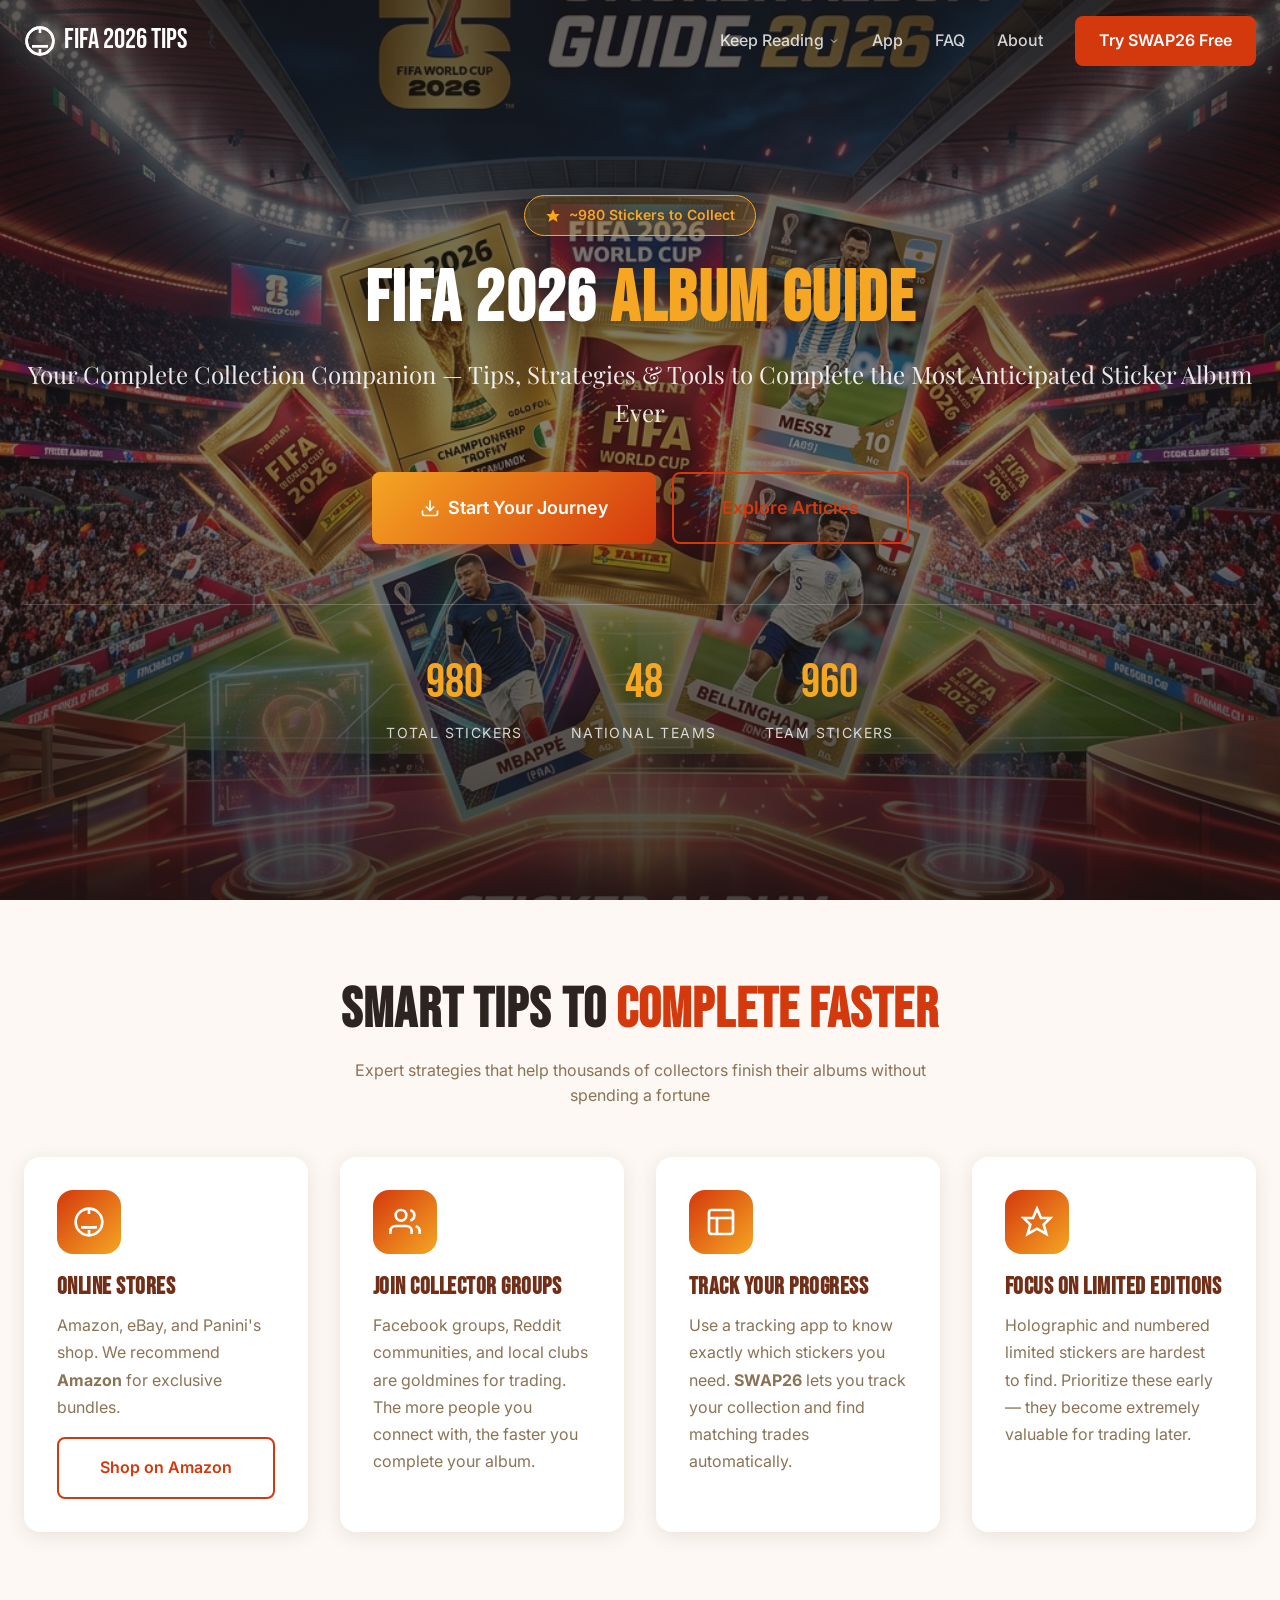
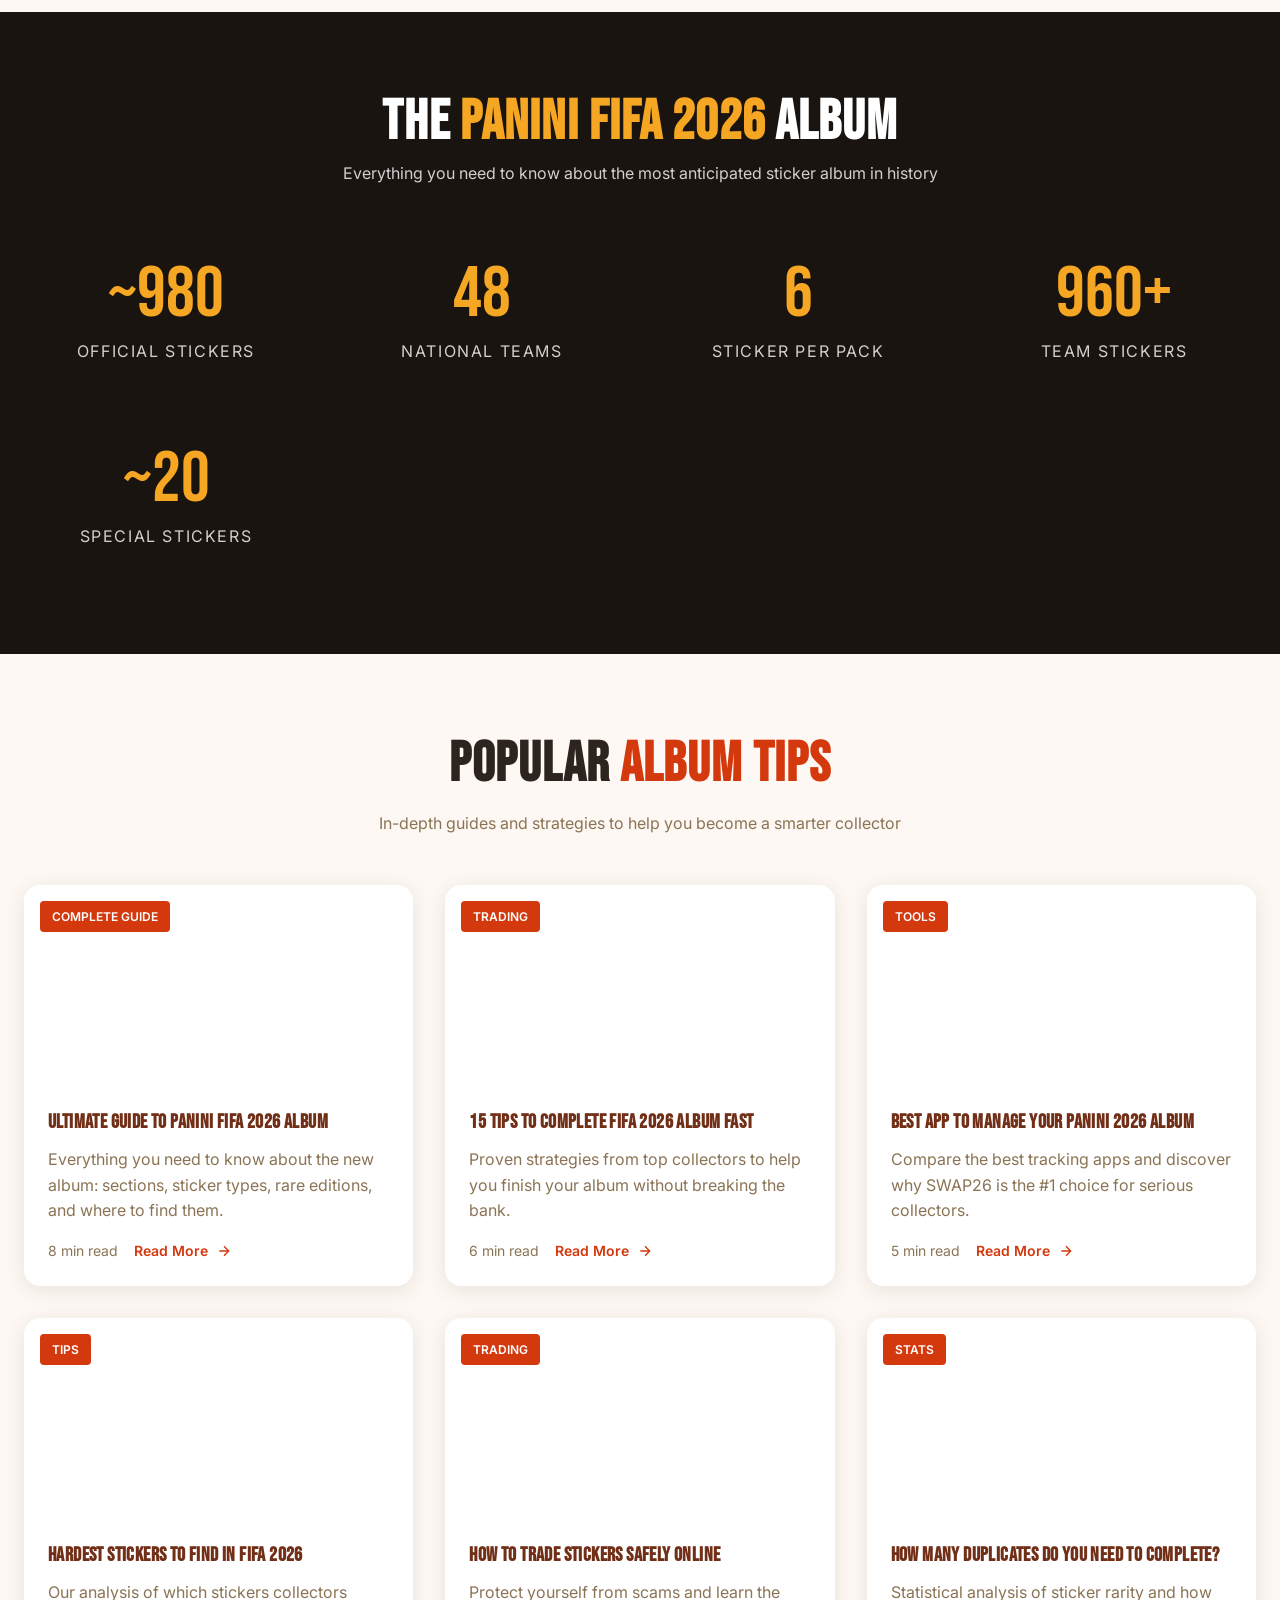
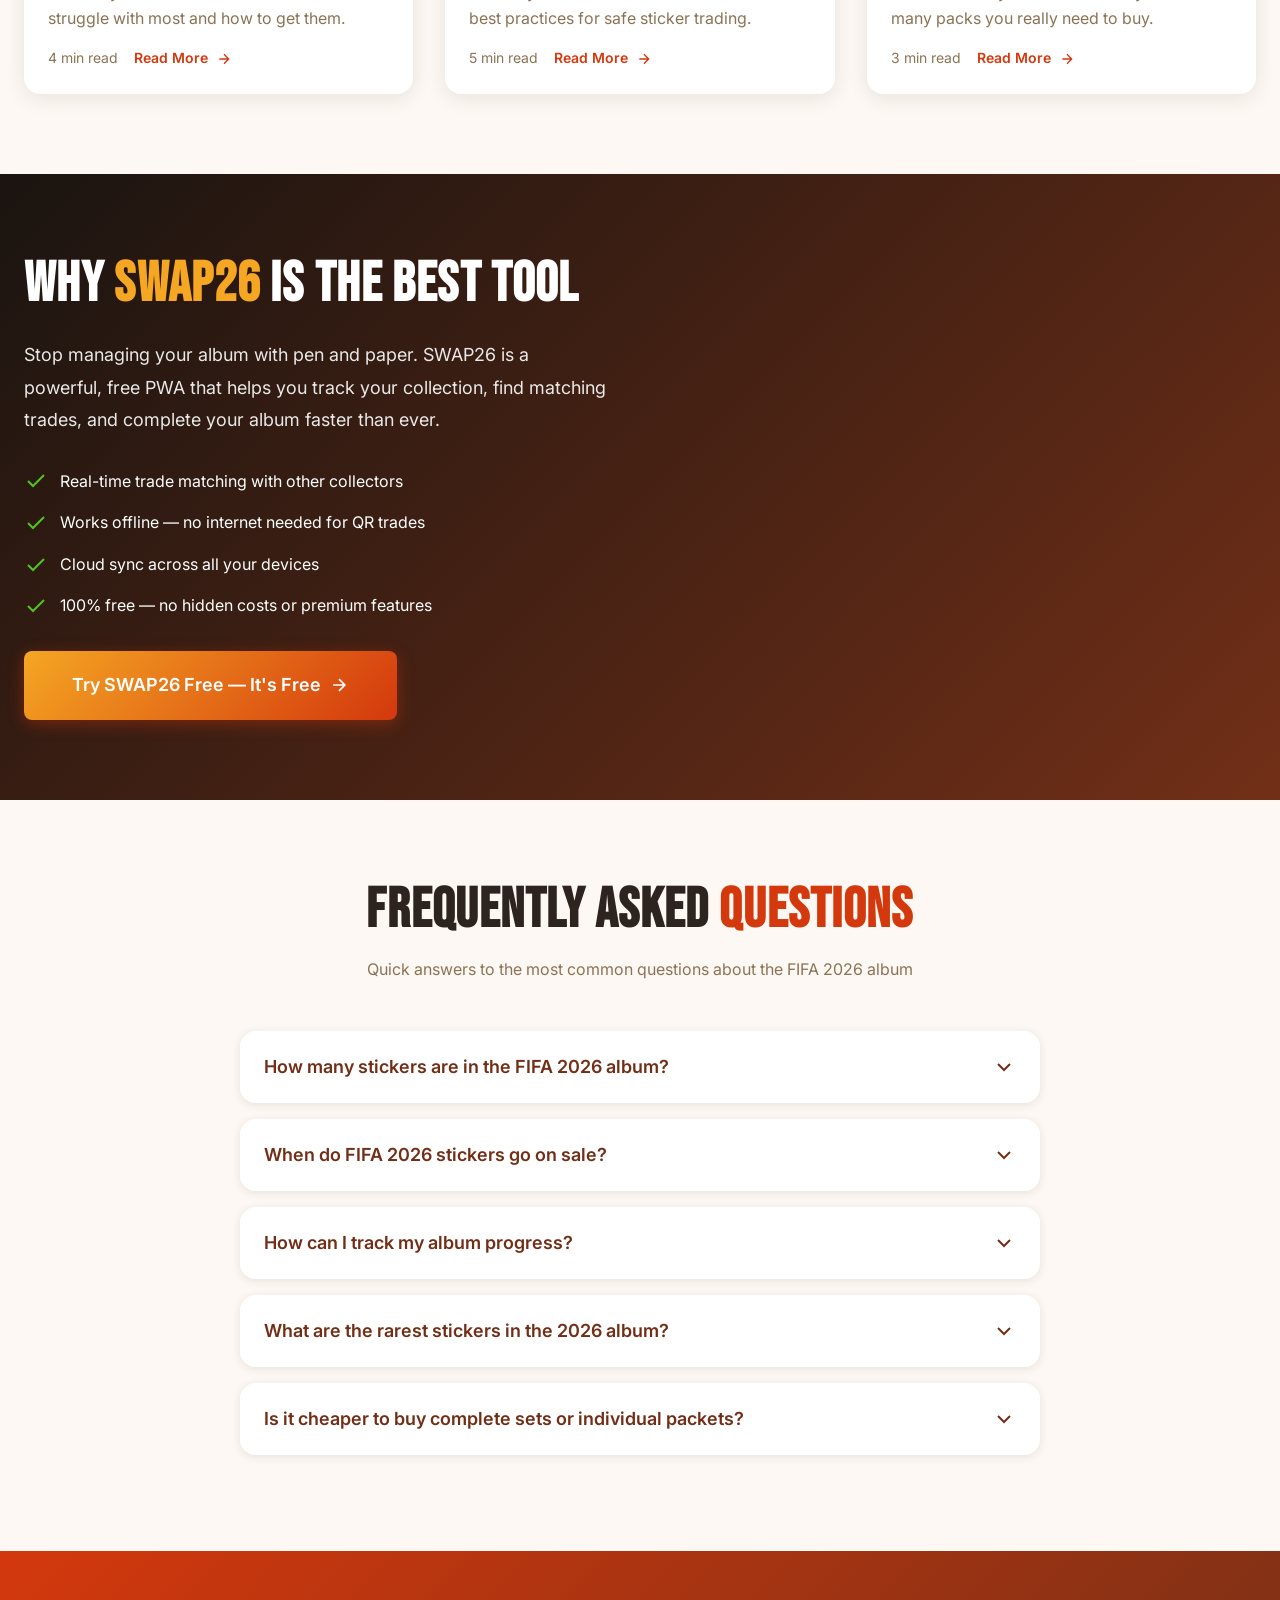
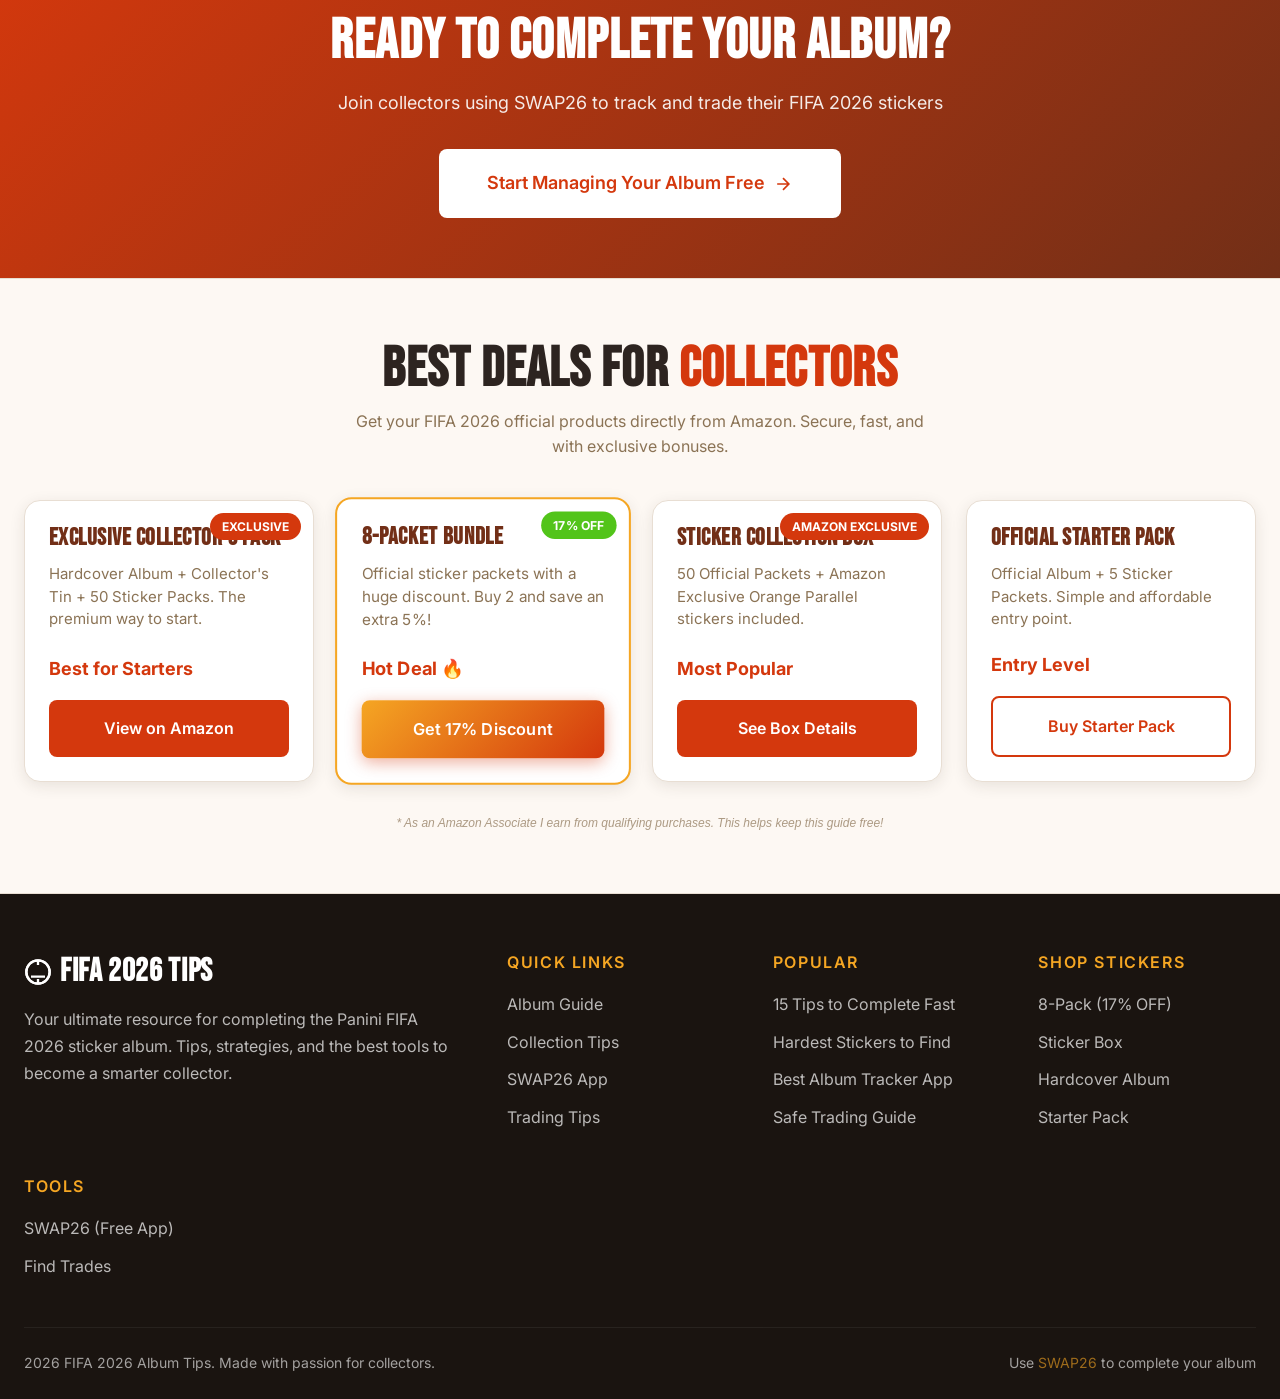
==== commit 8a1f0263: "Final cleanup: removed exaggerated numbers and shop links from navbar across all pages" ====
--- a/index.html
+++ b/index.html
@@ -72,7 +72,6 @@
             </div>
           </div>
           <a href="#app" class="navbar__link">App</a>
-          <a href="#shop" class="navbar__link text-accent-color" style="font-weight: 700;">Shop Deals</a>
           <a href="#faq" class="navbar__link">FAQ</a>
           <a href="https://swap26.pages.dev/info" class="navbar__link">About</a>
         </div>
@@ -434,7 +433,7 @@
   <section class="cta-banner">
     <div class="container">
       <h2>READY TO COMPLETE YOUR ALBUM?</h2>
-      <p>Join thousands of collectors using SWAP26 to track and trade their FIFA 2026 stickers</p>
+      <p>Join collectors using SWAP26 to track and trade their FIFA 2026 stickers</p>
       <a href="https://swap26.pages.dev" target="_blank" class="btn btn--large" style="background: white; color: var(--primary);">
         Start Managing Your Album Free
         <svg width="20" height="20" viewBox="0 0 24 24" fill="none" stroke="currentColor" stroke-width="2"><path d="M5 12h14M12 5l7 7-7 7"/></svg>
